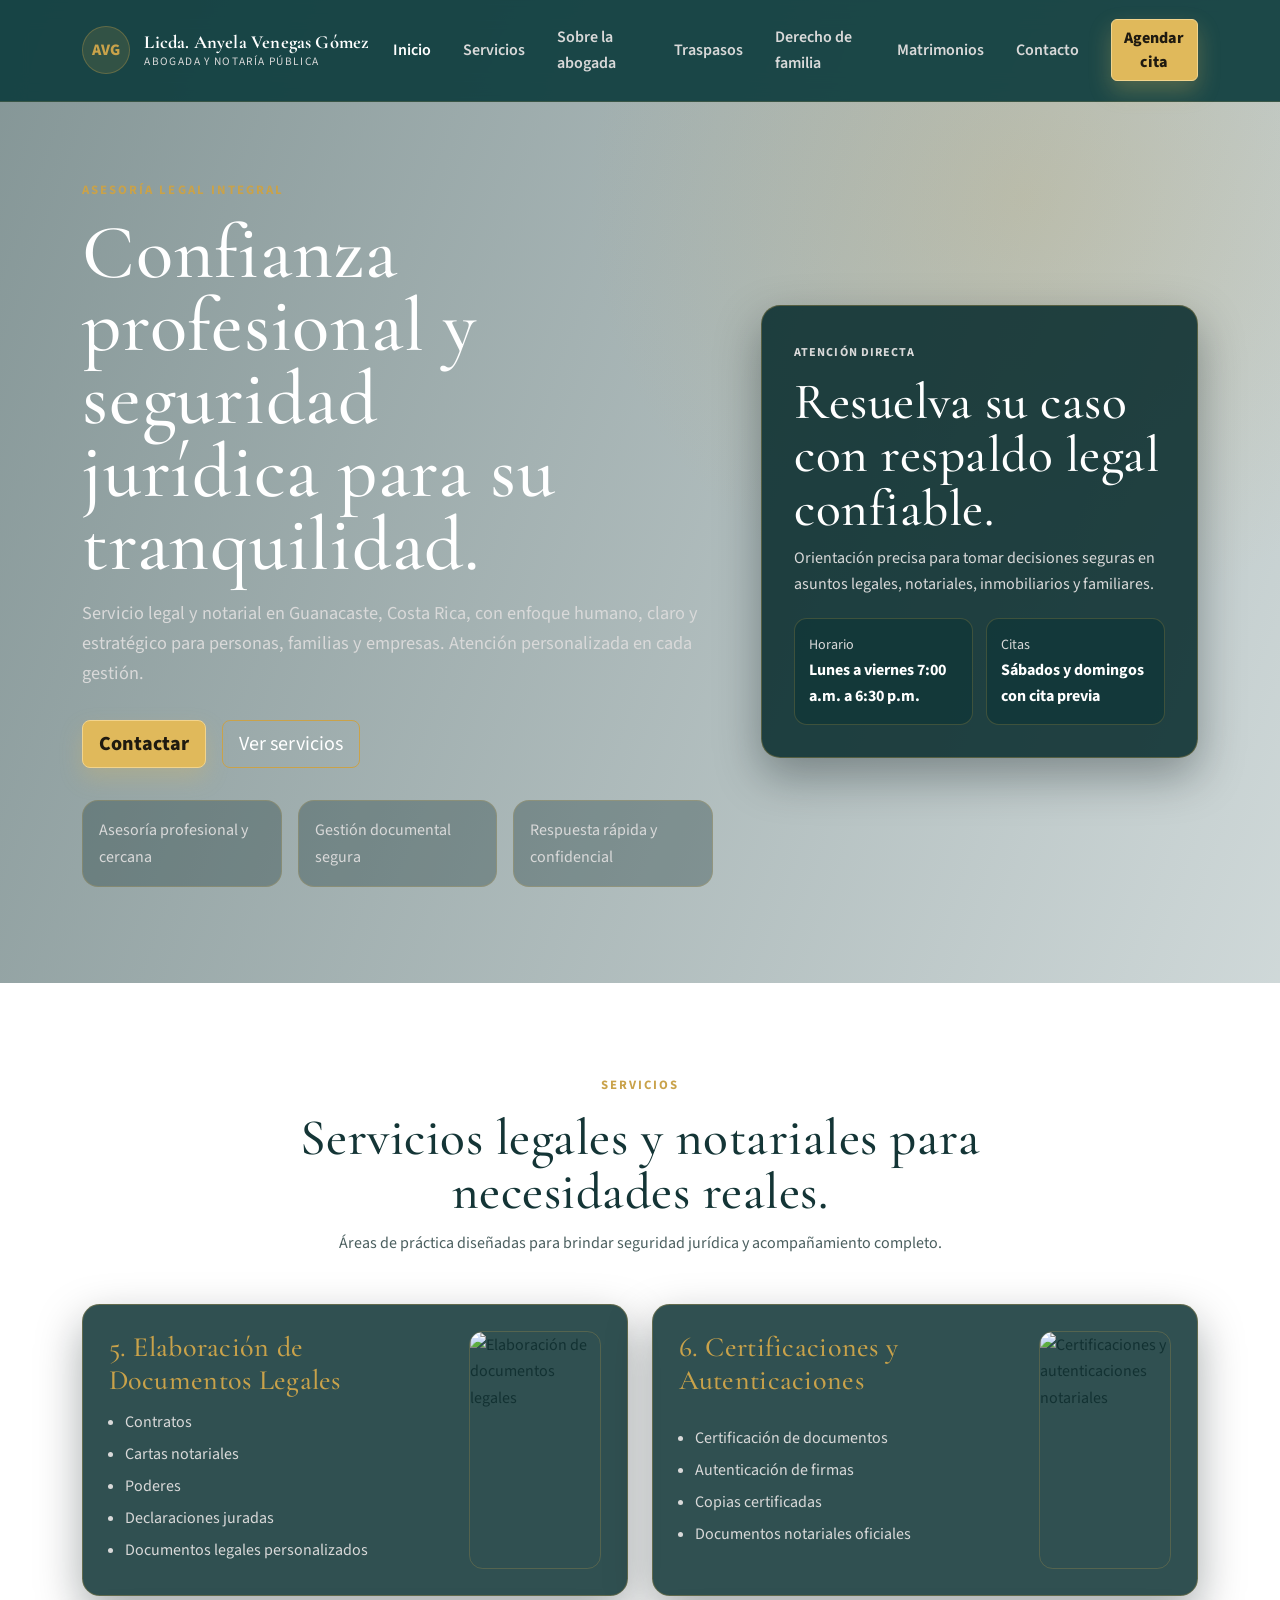
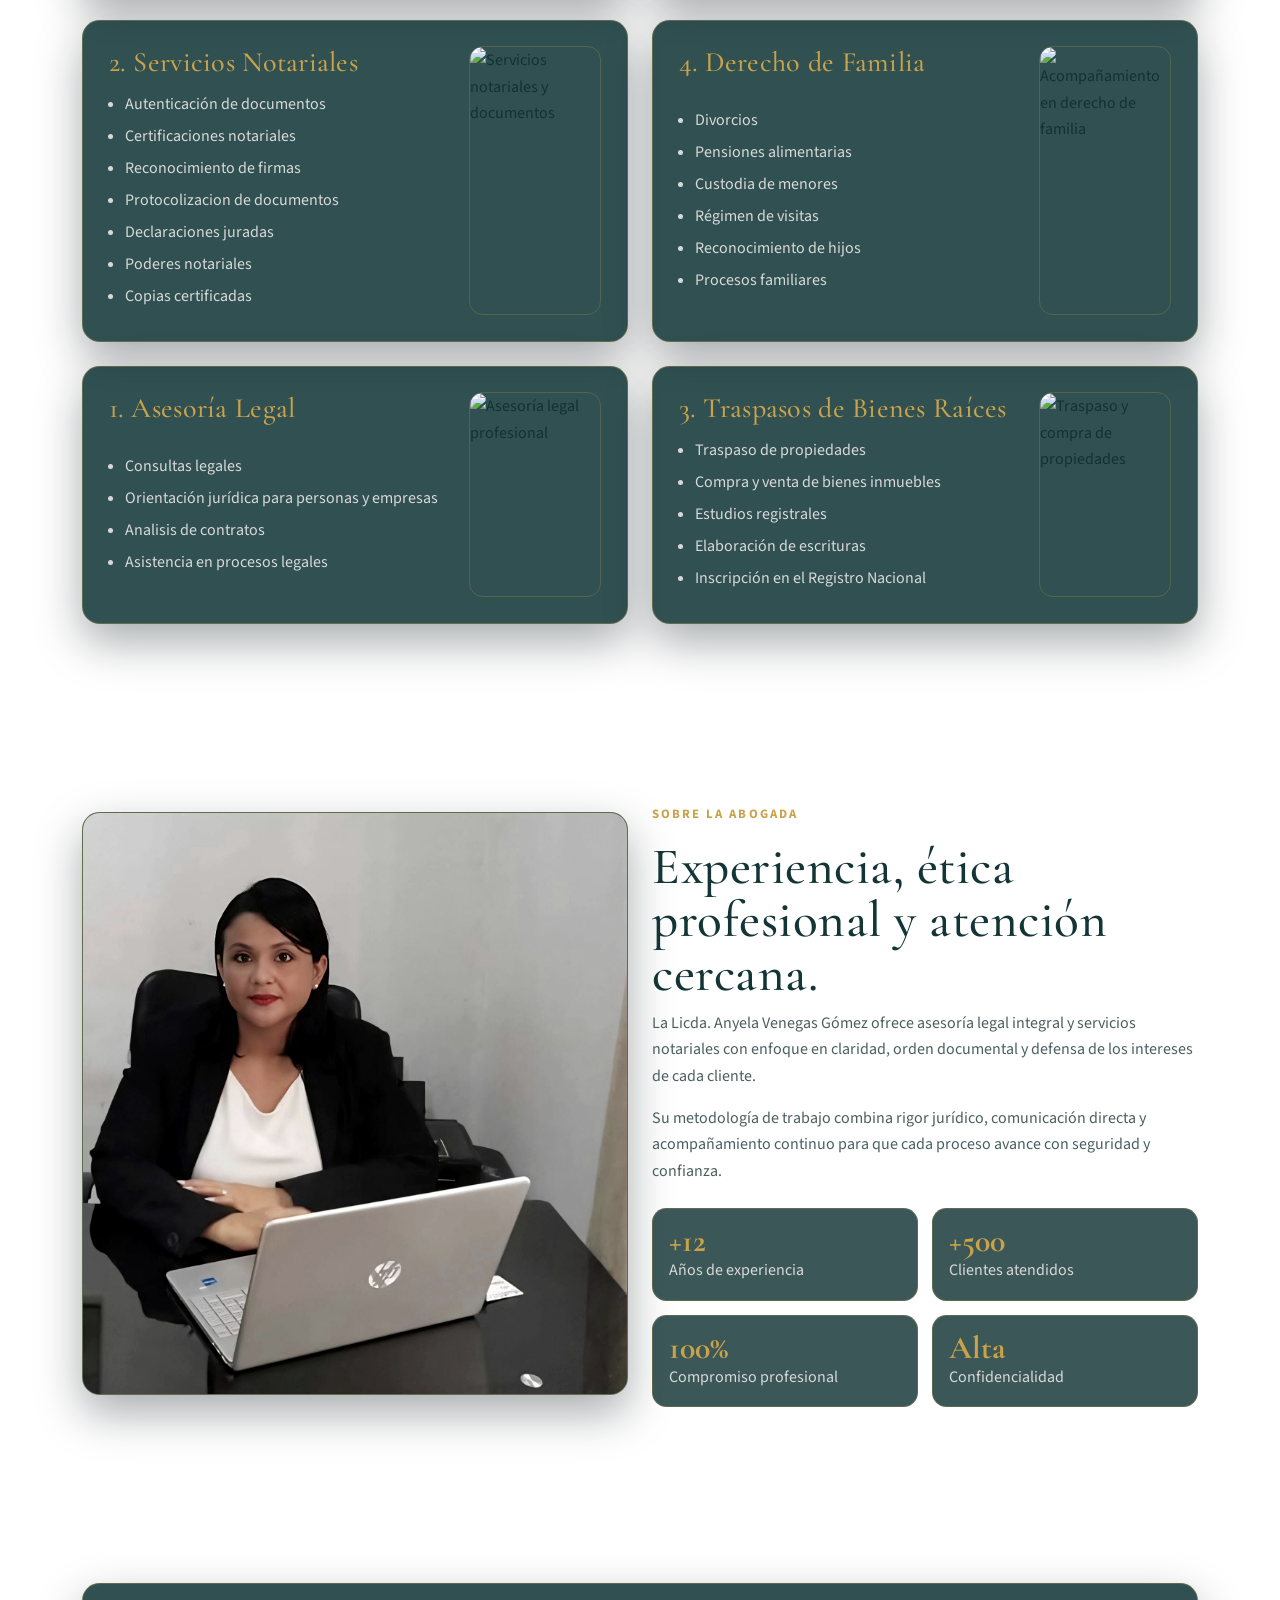
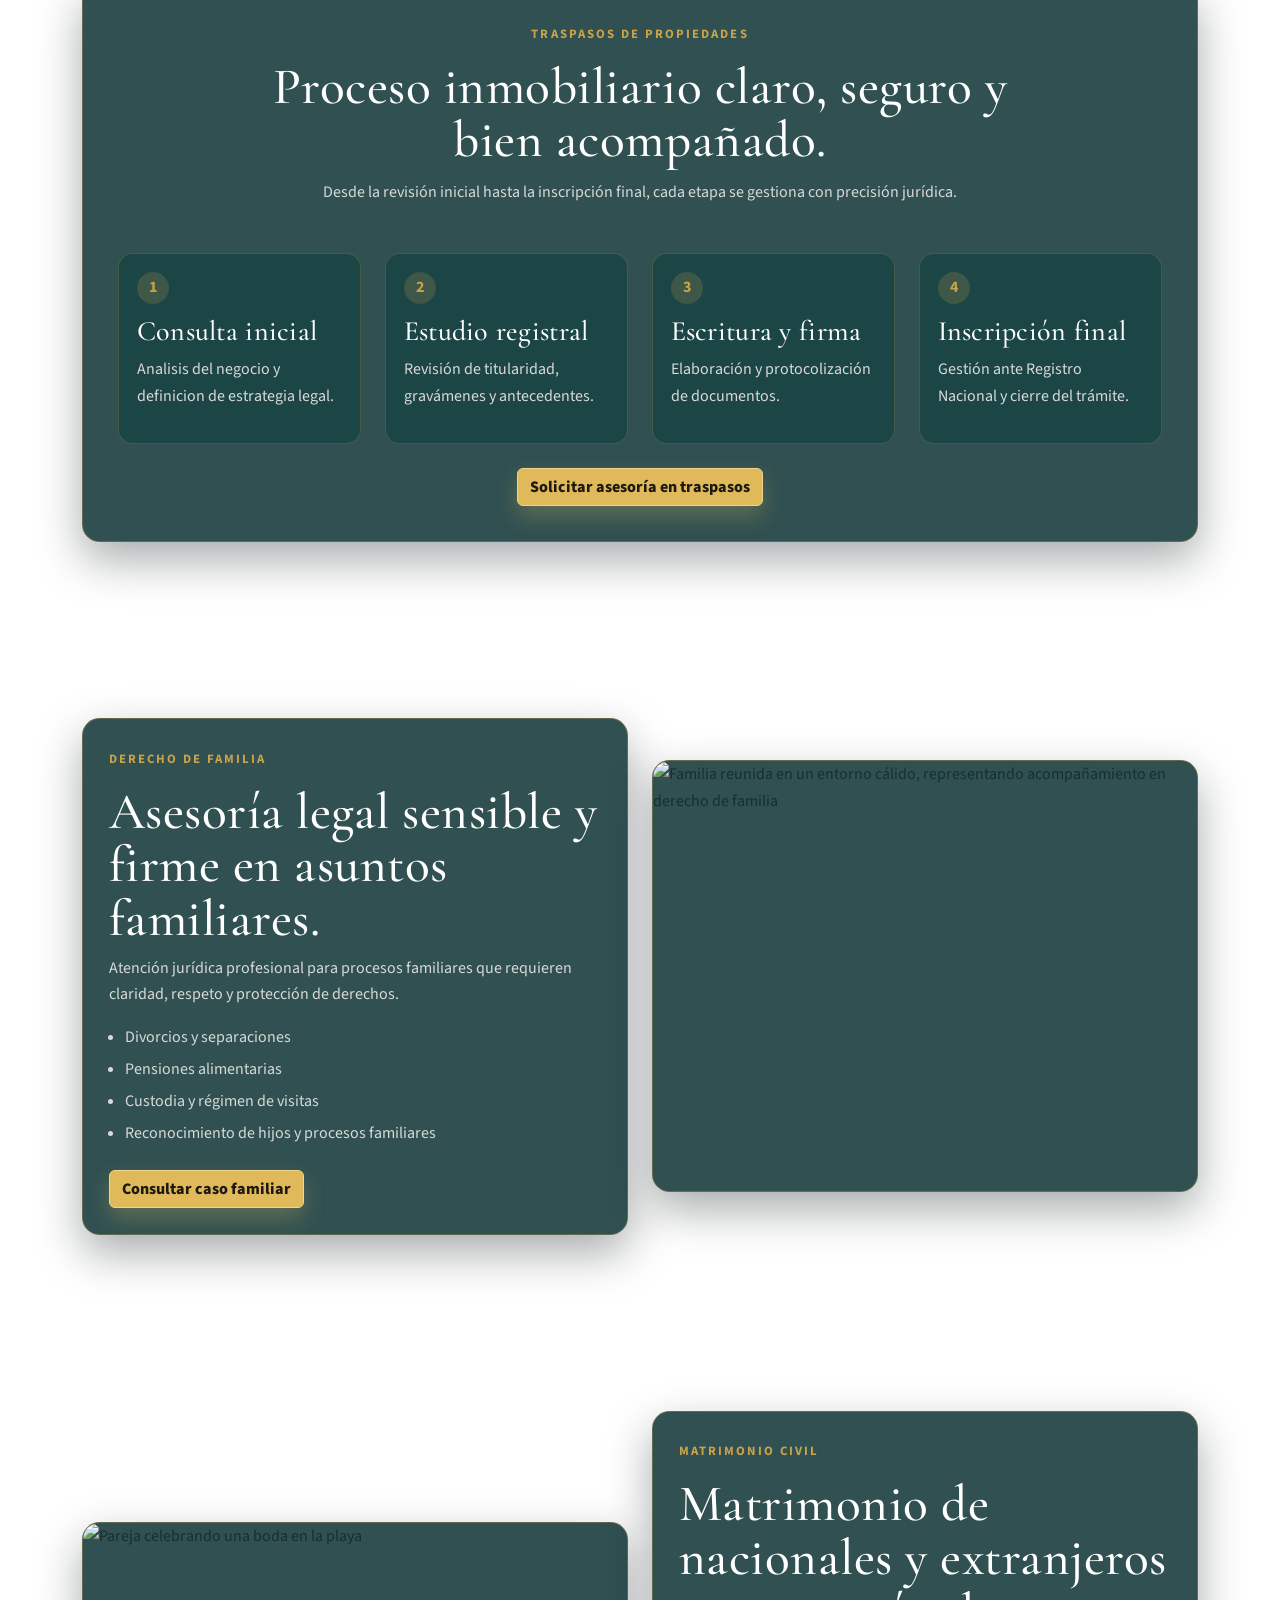
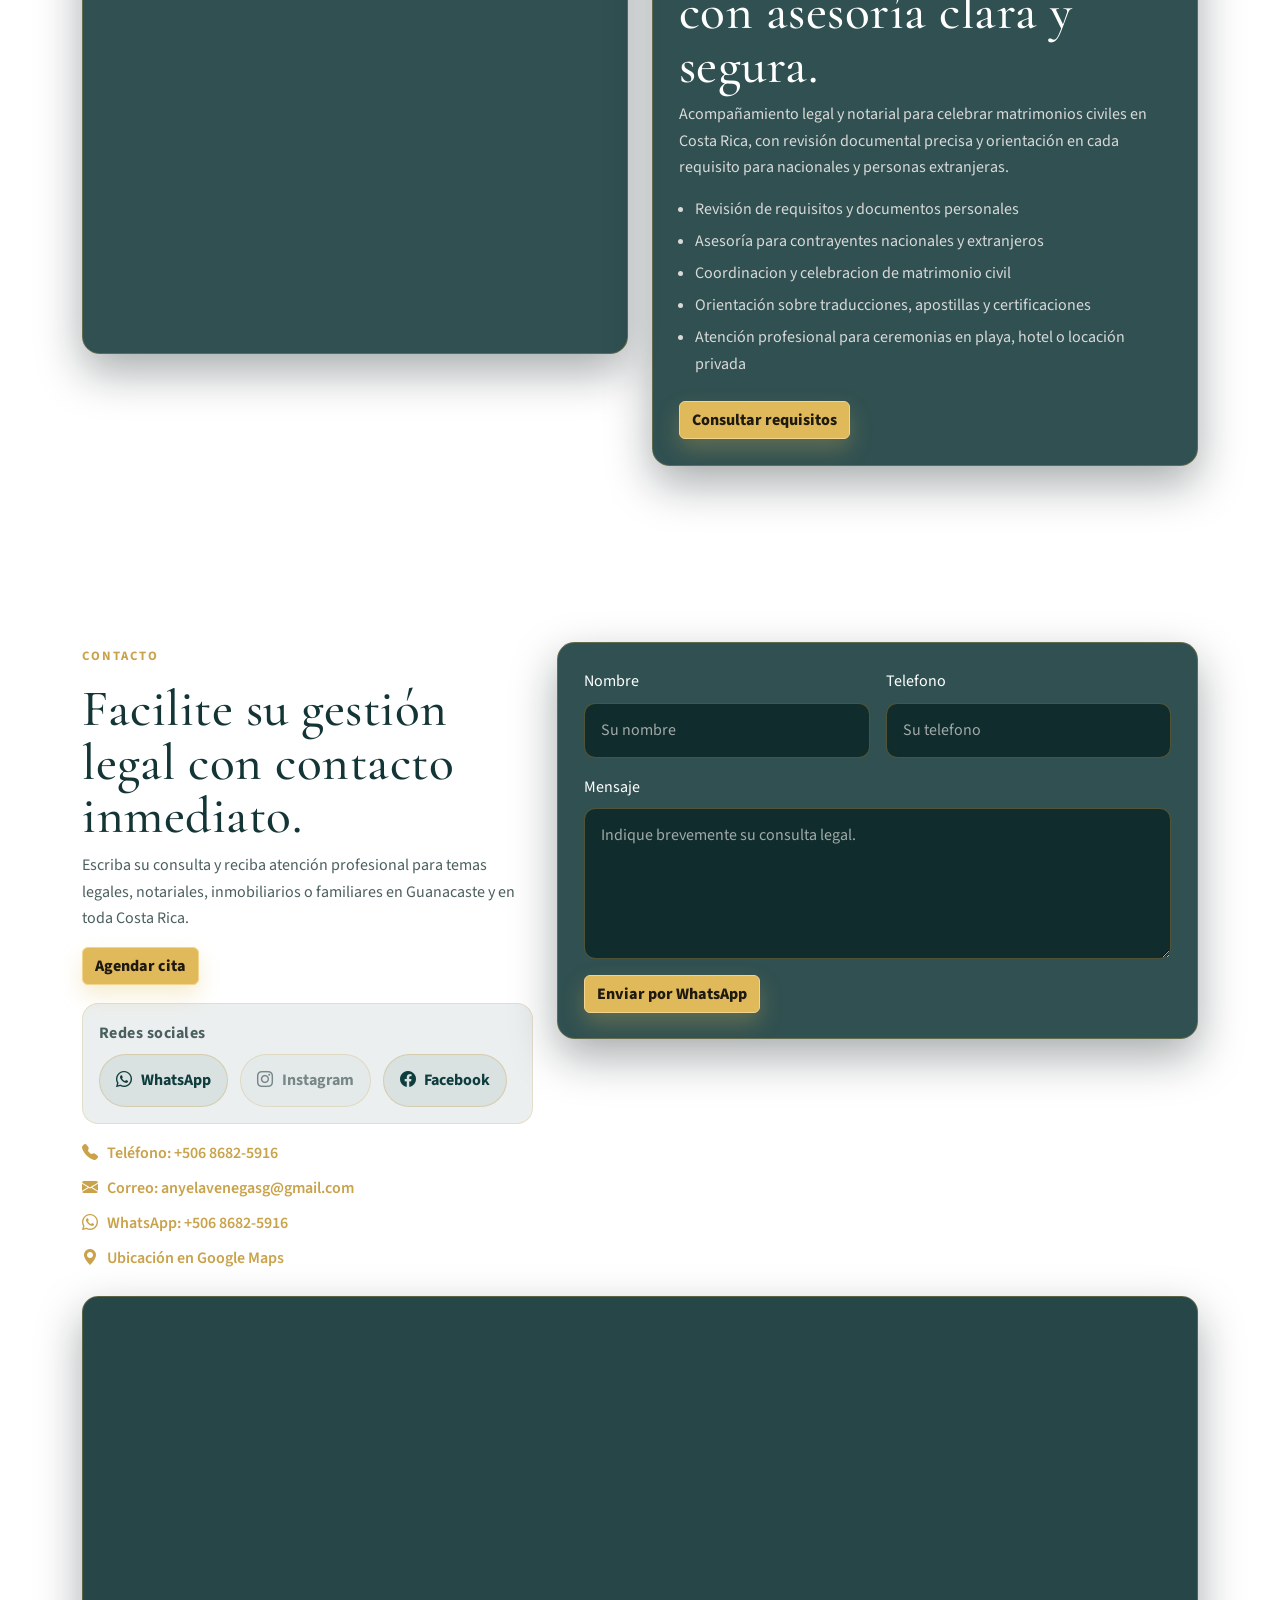
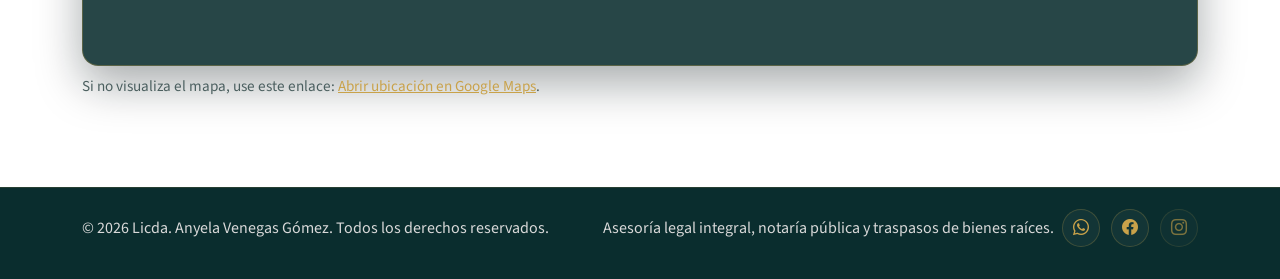
==== index.html @ 0ac956c9 "Ortografía" ====
<!DOCTYPE html>
<html lang="es">
<head>
	<meta charset="UTF-8">
	<meta name="viewport" content="width=device-width, initial-scale=1.0">
	<title>Abogada y Notaría en Guanacaste, Costa Rica | Licda. Anyela Venegas Gómez</title>
	<meta name="description" content="Abogada y notaría pública en Guanacaste, Costa Rica. Asesoría legal integral, servicios notariales, traspasos de propiedades y derecho de familia con atención profesional.">
	<meta name="keywords" content="abogada en guanacaste, notaria en guanacaste, abogada costa rica, notaria publica costa rica, traspasos de propiedades guanacaste, servicios notariales, derecho de familia">
	<meta name="robots" content="index, follow, max-image-preview:large">
	<meta name="geo.region" content="CR-G">
	<meta name="geo.placename" content="Guanacaste, Costa Rica">
	<meta name="geo.position" content="10.6321152;-85.4426206">
	<meta name="ICBM" content="10.6321152, -85.4426206">
	<meta name="author" content="Licda. Anyela Venegas Gómez">
	<link rel="canonical" href="https://anyelavenegas.github.io/">
	<meta property="og:title" content="Abogada y Notaría en Guanacaste, Costa Rica | Licda. Anyela Venegas Gómez">
	<meta property="og:description" content="Servicio legal integral en Guanacaste y Costa Rica: asesoría legal, notaría pública, traspasos de propiedades y derecho de familia.">
	<meta property="og:type" content="website">
	<meta property="og:url" content="https://anyelavenegas.github.io/">
	<meta property="og:locale" content="es_CR">
	<meta property="og:image" content="https://anyelavenegas.github.io/images/og-image.svg">
	<meta property="og:image:alt" content="Licda. Anyela Venegas Gómez, Abogada y Notaría Pública en Guanacaste, Costa Rica">
	<meta name="twitter:card" content="summary_large_image">
	<meta name="twitter:title" content="Abogada y Notaría en Guanacaste, Costa Rica | Licda. Anyela Venegas Gómez">
	<meta name="twitter:description" content="Asesoría legal integral, servicios notariales y traspasos de propiedades en Guanacaste y Costa Rica.">
	<meta name="twitter:image" content="https://anyelavenegas.github.io/images/og-image.svg">
	<meta name="theme-color" content="#0F3D3E">
	<link rel="icon" type="image/svg+xml" href="images/favicon.svg">
	<link rel="apple-touch-icon" href="images/favicon.svg">
	<link rel="stylesheet" href="https://cdn.jsdelivr.net/npm/bootstrap-icons@1.11.3/font/bootstrap-icons.css">
	<link rel="preconnect" href="https://fonts.googleapis.com">
	<link rel="preconnect" href="https://fonts.gstatic.com" crossorigin>
	<link href="https://fonts.googleapis.com/css2?family=Cormorant+Garamond:wght@500;600;700&family=Source+Sans+3:wght@400;500;600;700&display=swap" rel="stylesheet">
	<link href="https://cdn.jsdelivr.net/npm/bootstrap@5.3.3/dist/css/bootstrap.min.css" rel="stylesheet" integrity="sha384-QWTKZyjpPEjISv5WaRU9OFeRpok6YctnYmDr5pNlyT2bRjXh0JMhjY6hW+ALEwIH" crossorigin="anonymous">
	<link rel="stylesheet" href="css/styles.css">
	<script type="application/ld+json">
	{
	  "@context": "https://schema.org",
	  "@type": "LegalService",
	  "name": "Licda. Anyela Venegas Gómez - Abogada y Notaría Pública",
	  "url": "https://anyelavenegas.github.io/",
	  "telephone": "+50686825916",
	  "email": "anyelavenegasg@gmail.com",
	  "areaServed": [
	    {
	      "@type": "Country",
	      "name": "Costa Rica"
	    },
	    {
	      "@type": "AdministrativeArea",
	      "name": "Guanacaste"
	    }
	  ],
	  "address": {
	    "@type": "PostalAddress",
	    "addressRegion": "Guanacaste",
	    "addressCountry": "CR"
	  },
	  "geo": {
	    "@type": "GeoCoordinates",
	    "latitude": 10.6321152,
	    "longitude": -85.4426206
	  },
	  "openingHoursSpecification": [
	    {
	      "@type": "OpeningHoursSpecification",
	      "dayOfWeek": [
	        "Monday",
	        "Tuesday",
	        "Wednesday",
	        "Thursday",
	        "Friday"
	      ],
	      "opens": "07:00",
	      "closes": "18:30"
	    },
	    {
	      "@type": "OpeningHoursSpecification",
	      "dayOfWeek": [
	        "Saturday",
	        "Sunday"
	      ],
	      "description": "Atención con cita previa"
	    }
	  ]
	}
	</script>
</head>
<body>
	<nav class="navbar navbar-expand-lg fixed-top site-navbar" id="mainNav">
		<div class="container">
			<a class="navbar-brand" href="#inicio">
				<span class="brand-mark">AVG</span>
				<span class="brand-copy">
					<strong>Licda. Anyela Venegas Gómez</strong>
					<small>Abogada y Notaría Pública</small>
				</span>
			</a>
			<button class="navbar-toggler" type="button" data-bs-toggle="collapse" data-bs-target="#navbarMenu" aria-controls="navbarMenu" aria-expanded="false" aria-label="Mostrar navegación">
				<span class="navbar-toggler-icon"></span>
			</button>
			<div class="collapse navbar-collapse" id="navbarMenu">
				<ul class="navbar-nav ms-auto align-items-lg-center gap-lg-3">
					<li class="nav-item"><a class="nav-link" href="#inicio">Inicio</a></li>
					<li class="nav-item"><a class="nav-link" href="#servicios">Servicios</a></li>
					<li class="nav-item"><a class="nav-link" href="#sobre">Sobre la abogada</a></li>
					<li class="nav-item"><a class="nav-link" href="#traspasos">Traspasos</a></li>
					<li class="nav-item"><a class="nav-link" href="#familia">Derecho de familia</a></li>
					<li class="nav-item"><a class="nav-link" href="#matrimonios">Matrimonios</a></li>
					<li class="nav-item"><a class="nav-link" href="#contacto">Contacto</a></li>
					<li class="nav-item ms-lg-2"><a class="btn btn-cta" href="#contacto">Agendar cita</a></li>
				</ul>
			</div>
		</div>
	</nav>

	<header class="hero-section" id="inicio">
		<div class="container">
			<div class="row g-5 align-items-center">
				<div class="col-lg-7">
					<span class="section-tag">Asesoría legal integral</span>
					<h1>Confianza profesional y seguridad jurídica para su tranquilidad.</h1>
						<p class="lead-copy">Servicio legal y notarial en Guanacaste, Costa Rica, con enfoque humano, claro y estratégico para personas, familias y empresas. Atención personalizada en cada gestión.</p>
					<div class="hero-actions d-flex flex-wrap gap-3">
						<a class="btn btn-cta btn-lg" href="#contacto">Contactar</a>
						<a class="btn btn-outline-gold btn-lg" href="#servicios">Ver servicios</a>
					</div>
					<ul class="hero-points list-unstyled mb-0">
						<li>Asesoría profesional y cercana</li>
						<li>Gestión documental segura</li>
						<li>Respuesta rápida y confidencial</li>
					</ul>
				</div>
				<div class="col-lg-5">
					<aside class="hero-panel">
						<p class="panel-tag">Atención directa</p>
						<h2>Resuelva su caso con respaldo legal confiable.</h2>
						<p>Orientación precisa para tomar decisiones seguras en asuntos legales, notariales, inmobiliarios y familiares.</p>
						<div class="panel-grid">
							<div>
								<span>Horario</span>
								<strong>Lunes a viernes 7:00 a.m. a 6:30 p.m.</strong>
							</div>
							<div>
								<span>Citas</span>
								<strong>Sábados y domingos con cita previa</strong>
							</div>
						</div>
					</aside>
				</div>
			</div>
		</div>
	</header>

	<main>
		<section class="section-block" id="servicios">
			<div class="container">
				<div class="section-head text-center mx-auto">
					<span class="section-tag">Servicios</span>
					<h2>Servicios legales y notariales para necesidades reales.</h2>
					<p>Áreas de práctica diseñadas para brindar seguridad jurídica y acompañamiento completo.</p>
				</div>
				<div class="row g-4">
					<div class="col-lg-6 order-lg-2">
						<article class="service-card h-100">
							<div class="service-media">
								<img src="https://images.unsplash.com/photo-1453945619913-79ec89a82c51?auto=format&fit=crop&w=900&q=80" alt="Asesoría legal profesional" loading="lazy">
							</div>
							<h3>1. Asesoría Legal</h3>
							<ul class="service-list">
								<li>Consultas legales</li>
								<li>Orientación jurídica para personas y empresas</li>
								<li>Analisis de contratos</li>
								<li>Asistencia en procesos legales</li>
							</ul>
						</article>
					</div>
					<div class="col-lg-6 order-lg-1">
						<article class="service-card h-100">
							<div class="service-media">
								<img src="https://images.unsplash.com/photo-1554224155-1696413565d3?auto=format&fit=crop&w=900&q=80" alt="Servicios notariales y documentos" loading="lazy">
							</div>
							<h3>2. Servicios Notariales</h3>
							<ul class="service-list">
								<li>Autenticación de documentos</li>
								<li>Certificaciones notariales</li>
								<li>Reconocimiento de firmas</li>
								<li>Protocolizacion de documentos</li>
								<li>Declaraciones juradas</li>
								<li>Poderes notariales</li>
								<li>Copias certificadas</li>
							</ul>
						</article>
					</div>
					<div class="col-lg-6 order-lg-2">
						<article class="service-card h-100">
							<div class="service-media">
								<img src="https://images.unsplash.com/photo-1560518883-ce09059eeffa?auto=format&fit=crop&w=900&q=80" alt="Traspaso y compra de propiedades" loading="lazy">
							</div>
							<h3>3. Traspasos de Bienes Raíces</h3>
							<ul class="service-list">
								<li>Traspaso de propiedades</li>
								<li>Compra y venta de bienes inmuebles</li>
								<li>Estudios registrales</li>
								<li>Elaboración de escrituras</li>
								<li>Inscripción en el Registro Nacional</li>
							</ul>
						</article>
					</div>
					<div class="col-lg-6 order-lg-1">
						<article class="service-card h-100">
							<div class="service-media">
								<img src="https://images.unsplash.com/photo-1529156069898-49953e39b3ac?auto=format&fit=crop&w=900&q=80" alt="Acompañamiento en derecho de familia" loading="lazy">
							</div>
							<h3>4. Derecho de Familia</h3>
							<ul class="service-list">
								<li>Divorcios</li>
								<li>Pensiones alimentarias</li>
								<li>Custodia de menores</li>
								<li>Régimen de visitas</li>
								<li>Reconocimiento de hijos</li>
								<li>Procesos familiares</li>
							</ul>
						</article>
					</div>
					<div class="col-lg-6">
						<article class="service-card h-100">
							<div class="service-media">
								<img src="https://images.unsplash.com/photo-1589829545856-d10d557cf95f?auto=format&fit=crop&w=900&q=80" alt="Elaboración de documentos legales" loading="lazy">
							</div>
							<h3>5. Elaboración de Documentos Legales</h3>
							<ul class="service-list">
								<li>Contratos</li>
								<li>Cartas notariales</li>
								<li>Poderes</li>
								<li>Declaraciones juradas</li>
								<li>Documentos legales personalizados</li>
							</ul>
						</article>
					</div>
					<div class="col-lg-6">
						<article class="service-card h-100">
							<div class="service-media">
								<img src="https://images.unsplash.com/photo-1450101499163-c8848c66ca85?auto=format&fit=crop&w=900&q=80" alt="Certificaciones y autenticaciones notariales" loading="lazy">
							</div>
							<h3>6. Certificaciones y Autenticaciones</h3>
							<ul class="service-list">
								<li>Certificación de documentos</li>
								<li>Autenticación de firmas</li>
								<li>Copias certificadas</li>
								<li>Documentos notariales oficiales</li>
							</ul>
						</article>
					</div>
				</div>
			</div>
		</section>

		<section class="section-block" id="sobre">
			<div class="container">
				<div class="row g-4 align-items-center">
					<div class="col-lg-6">
						<div class="image-card">
							<img src="images/licda-anyela.jpeg" alt="Licda. Anyela Venegas Gómez, Abogada y Notaría Pública" loading="lazy">
						</div>
					</div>
					<div class="col-lg-6">
						<span class="section-tag">Sobre la abogada</span>
						<h2>Experiencia, ética profesional y atención cercana.</h2>
						<p>La Licda. Anyela Venegas Gómez ofrece asesoría legal integral y servicios notariales con enfoque en claridad, orden documental y defensa de los intereses de cada cliente.</p>
						<p>Su metodología de trabajo combina rigor jurídico, comunicación directa y acompañamiento continuo para que cada proceso avance con seguridad y confianza.</p>
						<div class="metrics-grid">
							<div class="metric-item"><strong>+12</strong><span>Años de experiencia</span></div>
							<div class="metric-item"><strong>+500</strong><span>Clientes atendidos</span></div>
							<div class="metric-item"><strong>100%</strong><span>Compromiso profesional</span></div>
							<div class="metric-item"><strong>Alta</strong><span>Confidencialidad</span></div>
						</div>
					</div>
				</div>
			</div>
		</section>

		<section class="section-block" id="traspasos">
			<div class="container">
				<div class="process-card">
					<div class="section-head text-center mx-auto">
						<span class="section-tag">Traspasos de propiedades</span>
						<h2>Proceso inmobiliario claro, seguro y bien acompañado.</h2>
						<p>Desde la revisión inicial hasta la inscripción final, cada etapa se gestiona con precisión jurídica.</p>
					</div>
					<div class="row g-4">
						<div class="col-md-6 col-xl-3">
							<div class="step-item"><span>1</span><h3>Consulta inicial</h3><p>Analisis del negocio y definicion de estrategia legal.</p></div>
						</div>
						<div class="col-md-6 col-xl-3">
							<div class="step-item"><span>2</span><h3>Estudio registral</h3><p>Revisión de titularidad, gravámenes y antecedentes.</p></div>
						</div>
						<div class="col-md-6 col-xl-3">
							<div class="step-item"><span>3</span><h3>Escritura y firma</h3><p>Elaboración y protocolización de documentos.</p></div>
						</div>
						<div class="col-md-6 col-xl-3">
							<div class="step-item"><span>4</span><h3>Inscripción final</h3><p>Gestión ante Registro Nacional y cierre del trámite.</p></div>
						</div>
					</div>
					<div class="d-flex flex-wrap justify-content-center gap-2 mt-4">
						<a class="btn btn-cta" href="#contacto">Solicitar asesoría en traspasos</a>
					</div>
				</div>
			</div>
		</section>

		<section class="section-block" id="familia">
			<div class="container">
				<div class="row g-4 align-items-center">
					<div class="col-lg-6">
						<div class="info-card h-100">
							<span class="section-tag">Derecho de familia</span>
							<h2>Asesoría legal sensible y firme en asuntos familiares.</h2>
							<p>Atención jurídica profesional para procesos familiares que requieren claridad, respeto y protección de derechos.</p>
							<ul class="service-list">
								<li>Divorcios y separaciones</li>
								<li>Pensiones alimentarias</li>
								<li>Custodia y régimen de visitas</li>
								<li>Reconocimiento de hijos y procesos familiares</li>
							</ul>
							<div class="d-flex flex-wrap gap-2 mt-4">
								<a class="btn btn-cta" href="#contacto">Consultar caso familiar</a>
							</div>
						</div>
					</div>
					<div class="col-lg-6">
						<div class="image-card">
							<img src="https://images.unsplash.com/photo-1511895426328-dc8714191300?auto=format&fit=crop&w=1600&q=80" alt="Familia reunida en un entorno cálido, representando acompañamiento en derecho de familia" loading="lazy">
						</div>
					</div>
				</div>
			</div>
		</section>

		<section class="section-block" id="matrimonios">
			<div class="container">
				<div class="row g-4 align-items-center">
					<div class="col-lg-6 order-lg-2">
						<div class="info-card h-100">
							<span class="section-tag">Matrimonio civil</span>
							<h2>Matrimonio de nacionales y extranjeros con asesoría clara y segura.</h2>
							<p>Acompañamiento legal y notarial para celebrar matrimonios civiles en Costa Rica, con revisión documental precisa y orientación en cada requisito para nacionales y personas extranjeras.</p>
							<ul class="service-list">
								<li>Revisión de requisitos y documentos personales</li>
								<li>Asesoría para contrayentes nacionales y extranjeros</li>
								<li>Coordinacion y celebracion de matrimonio civil</li>
								<li>Orientación sobre traducciones, apostillas y certificaciones</li>
								<li>Atención profesional para ceremonias en playa, hotel o locación privada</li>
							</ul>
							<div class="d-flex flex-wrap gap-2 mt-4">
								<a class="btn btn-cta" href="#contacto">Consultar requisitos</a>
							</div>
						</div>
					</div>
					<div class="col-lg-6 order-lg-1">
						<div class="image-card">
							<img src="https://images.unsplash.com/photo-1519741497674-611481863552?auto=format&fit=crop&w=1600&q=80" alt="Pareja celebrando una boda en la playa" loading="lazy">
						</div>
					</div>
				</div>
			</div>
		</section>

		<section class="section-block" id="contacto">
			<div class="container">
				<div class="row g-4 align-items-start">
					<div class="col-lg-5">
						<span class="section-tag">Contacto</span>
						<h2>Facilite su gestión legal con contacto inmediato.</h2>
						<p>Escriba su consulta y reciba atención profesional para temas legales, notariales, inmobiliarios o familiares en Guanacaste y en toda Costa Rica.</p>
						<div class="d-flex flex-wrap gap-2 mb-3">
							<a class="btn btn-cta" href="https://wa.me/50686825916?text=Hola%2C%20deseo%20agendar%20una%20cita." target="_blank" rel="noopener noreferrer">Agendar cita</a>
						</div>
						<div class="social-panel" aria-label="Redes sociales">
							<p class="social-title mb-2">Redes sociales</p>
							<div class="social-links">
								<a class="social-chip" href="https://wa.me/50686825916?text=Hola%2C%20deseo%20realizar%20una%20consulta." target="_blank" rel="noopener noreferrer"><i class="bi bi-whatsapp"></i><span>WhatsApp</span></a>
								<span class="social-chip social-chip-muted"><i class="bi bi-instagram"></i><span>Instagram</span></span>
								<a class="social-chip" href="https://www.facebook.com/profile.php?id=61581840694167" target="_blank" rel="noopener noreferrer"><i class="bi bi-facebook"></i><span>Facebook</span></a>
							</div>			
						</div>
						<div class="contact-links">
							<a href="tel:+50686825916"><i class="bi bi-telephone-fill"></i> Teléfono: +506 8682-5916</a>
							<a href="mailto:anyelavenegasg@gmail.com"><i class="bi bi-envelope-fill"></i> Correo: anyelavenegasg@gmail.com</a>
							<a href="https://wa.me/50686825916?text=Hola%2C%20deseo%20agendar%20una%20consulta%20legal." target="_blank" rel="noopener noreferrer"><i class="bi bi-whatsapp"></i> WhatsApp: +506 8682-5916</a>
							<a href="https://maps.app.goo.gl/MC8vjyk4hRHhpdn8A" target="_blank" rel="noopener noreferrer"><i class="bi bi-geo-alt-fill"></i> Ubicación en Google Maps</a>
						</div>
					</div>
					<div class="col-lg-7">
						<div class="form-card">
							<form id="whatsappForm" data-whatsapp="50686825916">
								<div class="row g-3">
									<div class="col-md-6">
										<label class="form-label" for="nombre">Nombre</label>
										<input class="form-control" type="text" id="nombre" name="nombre" placeholder="Su nombre" required>
									</div>
									<div class="col-md-6">
										<label class="form-label" for="telefono">Telefono</label>
										<input class="form-control" type="tel" id="telefono" name="telefono" placeholder="Su telefono" required>
									</div>
									<div class="col-12">
										<label class="form-label" for="mensaje">Mensaje</label>
										<textarea class="form-control" id="mensaje" name="mensaje" rows="5" placeholder="Indique brevemente su consulta legal." required></textarea>
									</div>
									<div class="col-12 d-flex flex-wrap align-items-center gap-3">
										<button class="btn btn-cta" type="submit">Enviar por WhatsApp</button>									
									</div>
								</div>
							</form>
						</div>
					</div>
				</div>
				<div class="row mt-4">
					<div class="col-12">
						<div class="map-frame">
							<iframe title="Ubicación de oficina en Google Maps" src="https://www.google.com/maps?q=10.6321152,-85.4426206&z=17&output=embed" loading="lazy" referrerpolicy="no-referrer-when-downgrade"></iframe>
						</div>
						<p class="map-note mt-2 mb-0">Si no visualiza el mapa, use este enlace: <a href="https://maps.app.goo.gl/MC8vjyk4hRHhpdn8A" target="_blank" rel="noopener noreferrer">Abrir ubicación en Google Maps</a>.</p>
					</div>
				</div>
			</div>
		</section>
	</main>

	<footer class="site-footer">
		<div class="container d-flex flex-column flex-md-row justify-content-between align-items-md-center gap-2">
			<p class="mb-0">© <span id="currentYear"></span> Licda. Anyela Venegas Gómez. Todos los derechos reservados.</p>
			<div class="footer-meta d-flex flex-column flex-md-row align-items-center gap-2">
				<p class="mb-0">Asesoría legal integral, notaría pública y traspasos de bienes raíces.</p>
				<div class="footer-social" aria-label="Redes sociales">
					<a href="https://wa.me/50686825916?text=Hola%2C%20deseo%20realizar%20una%20consulta." target="_blank" rel="noopener noreferrer" aria-label="WhatsApp"><i class="bi bi-whatsapp"></i></a>
					<a href="https://www.facebook.com/profile.php?id=61581840694167" target="_blank" rel="noopener noreferrer" aria-label="Facebook"><i class="bi bi-facebook"></i></a>
					<span aria-label="Instagram pendiente"><i class="bi bi-instagram"></i></span>
				</div>
			</div>
		</div>
	</footer>

	<script src="https://cdn.jsdelivr.net/npm/bootstrap@5.3.3/dist/js/bootstrap.bundle.min.js" integrity="sha384-YvpcrYf0tY3lHB60NNkmXc5s9fDVZLESaAA55NDzOxhy9GkcIdslK1eN7N6jIeHz" crossorigin="anonymous"></script>
	<script src="js/main.js"></script>
</body>
</html>
---- css/styles.css ----
:root {
    --petrol: #0F3D3E;
    --gold: #C9A24A;
    --cta: #E0B95B;
    --text-main: #FFFFFF;
    --text-soft: #D9D9D9;
    --petrol-deep: #0A2D2E;
    --petrol-soft: #154F50;
    --ink: #143536;
    --muted-ink: #4b5f5f;
    --line: rgba(201, 162, 74, 0.32);
    --shadow: 0 18px 45px rgba(5, 18, 19, 0.35);
    --transition-smooth: 0.28s ease;
}

html {
    scroll-behavior: smooth;
}

body {
    margin: 0;
    font-family: "Source Sans 3", sans-serif;
    color: var(--ink);
    background: #FFFFFF;
    line-height: 1.65;
}

h1,
h2,
h3,
.navbar-brand strong {
    font-family: "Cormorant Garamond", serif;
    color: var(--ink);
    letter-spacing: 0.01em;
}

a {
    color: inherit;
    text-decoration: none;
    transition: color var(--transition-smooth), opacity var(--transition-smooth), transform var(--transition-smooth);
}

button,
.btn,
a {
    -webkit-tap-highlight-color: transparent;
}

.site-navbar {
    padding: 1rem 0;
    background: rgba(15, 61, 62, 0.92);
    border-bottom: 1px solid rgba(201, 162, 74, 0.18);
    backdrop-filter: blur(12px);
    transition: padding 0.2s ease, background-color 0.2s ease;
}

.site-navbar.is-compact {
    padding: 0.7rem 0;
    background: rgba(10, 45, 46, 0.96);
}

.navbar-brand {
    display: inline-flex;
    align-items: center;
    gap: 0.9rem;
    transition: transform var(--transition-smooth), opacity var(--transition-smooth);
}

.brand-mark {
    display: grid;
    place-items: center;
    width: 48px;
    height: 48px;
    border-radius: 50%;
    background: rgba(201, 162, 74, 0.14);
    border: 1px solid var(--line);
    color: var(--gold);
    font-weight: 800;
    font-size: 1rem;
    transition: transform var(--transition-smooth), background-color var(--transition-smooth), border-color var(--transition-smooth);
}

.brand-copy {
    display: flex;
    flex-direction: column;
    line-height: 1;
}

.brand-copy strong {
    font-size: 1.16rem;
    color: var(--text-main);
}

.brand-copy small {
    margin-top: 0.3rem;
    color: var(--text-soft);
    text-transform: uppercase;
    letter-spacing: 0.12em;
    font-size: 0.71rem;
}

.navbar .nav-link {
    color: var(--text-soft);
    font-weight: 600;
    transition: color var(--transition-smooth), transform var(--transition-smooth);
}

.navbar .nav-link.active {
    color: var(--text-main);
}

.navbar-toggler {
    border-color: rgba(255, 255, 255, 0.25);
}

.navbar-toggler-icon {
    filter: invert(1);
}

.btn-cta,
.btn-cta:focus {
    background: var(--cta);
    border: 1px solid #f2d48d;
    color: #1f1a10;
    font-weight: 800;
    box-shadow: 0 10px 22px rgba(224, 185, 91, 0.28);
    transition: transform var(--transition-smooth), box-shadow var(--transition-smooth), background-color var(--transition-smooth), color var(--transition-smooth), border-color var(--transition-smooth);
}

.btn-cta:hover {
    background: #ebc874;
    color: #1a140c;
    transform: translateY(-2px);
    box-shadow: 0 16px 30px rgba(224, 185, 91, 0.34);
}

.btn-cta:active,
.btn-cta:focus-visible {
    background: #ebc874;
    color: #1a140c;
    transform: translateY(-1px) scale(0.99);
    box-shadow: 0 14px 26px rgba(224, 185, 91, 0.3);
}

.btn-outline-gold,
.btn-outline-gold:focus {
    color: var(--text-main);
    border: 1px solid var(--gold);
    background: transparent;
    transition: transform var(--transition-smooth), box-shadow var(--transition-smooth), background-color var(--transition-smooth), color var(--transition-smooth), border-color var(--transition-smooth);
}

.btn-outline-gold:hover {
    color: #1f1a10;
    background: rgba(224, 185, 91, 0.95);
    transform: translateY(-2px);
    box-shadow: 0 14px 28px rgba(5, 18, 19, 0.22);
}

.btn-outline-gold:active,
.btn-outline-gold:focus-visible {
    color: #1f1a10;
    background: rgba(224, 185, 91, 0.95);
    transform: translateY(-1px) scale(0.99);
    box-shadow: 0 12px 24px rgba(5, 18, 19, 0.18);
}

.section-tag {
    display: inline-block;
    margin-bottom: 1rem;
    color: var(--gold);
    font-size: 0.8rem;
    font-weight: 700;
    letter-spacing: 0.16em;
    text-transform: uppercase;
}

.hero-section {
    position: relative;
    padding: 11rem 0 6rem;
    background:
        linear-gradient(110deg, rgba(10, 45, 46, 0.5), rgba(15, 61, 62, 0.2)),
        url("https://images.unsplash.com/photo-1454165804606-c3d57bc86b40?auto=format&fit=crop&w=2000&q=80") center/cover no-repeat;
    overflow: hidden;
}

.hero-section::after {
    content: "";
    position: absolute;
    inset: 0;
    background: radial-gradient(circle at 80% 20%, rgba(201, 162, 74, 0.2), transparent 34%);
    pointer-events: none;
}

.hero-section h1 {
    max-width: 13ch;
    font-size: clamp(2.8rem, 6vw, 5.1rem);
    line-height: 0.95;
    margin-bottom: 1rem;
}

.hero-section h1,
.hero-section h2 {
    color: var(--text-main);
}

.hero-section h2,
.section-block h2 {
    font-size: clamp(2rem, 4.2vw, 3.2rem);
    line-height: 1.05;
}

.lead-copy {
    max-width: 620px;
    color: var(--text-soft);
    font-size: 1.14rem;
    margin-bottom: 2rem;
}

.hero-points {
    display: grid;
    grid-template-columns: repeat(3, minmax(0, 1fr));
    gap: 1rem;
    margin-top: 2rem;
}

.hero-points li {
    padding: 1rem;
    background: rgba(11, 40, 41, 0.3);
    border: 1px solid rgba(201, 162, 74, 0.25);
    border-radius: 1rem;
    color: var(--text-soft);
    transition: transform var(--transition-smooth), background-color var(--transition-smooth), border-color var(--transition-smooth);
}


.hero-panel {
    position: relative;
    z-index: 1;
    padding: 2rem;
    border-radius: 1.2rem;
    border: 1px solid var(--line);
    background: rgba(10, 45, 46, 0.88);
    box-shadow: var(--shadow);
    transition: transform var(--transition-smooth), box-shadow var(--transition-smooth), border-color var(--transition-smooth);
}


.panel-tag {
    display: inline-block;
    margin-bottom: 0.8rem;
    color: var(--gold);
    font-weight: 700;
    letter-spacing: 0.09em;
    text-transform: uppercase;
    font-size: 0.76rem;
}

.hero-panel p {
    color: var(--text-soft);
}

.panel-grid {
    margin-top: 1.3rem;
    display: grid;
    grid-template-columns: repeat(2, minmax(0, 1fr));
    gap: 0.8rem;
}

.panel-grid div {
    padding: 0.9rem;
    border-radius: 0.8rem;
    border: 1px solid rgba(201, 162, 74, 0.24);
    background: rgba(12, 53, 54, 0.6);
    transition: transform var(--transition-smooth), background-color var(--transition-smooth), border-color var(--transition-smooth);
}


.panel-grid span {
    color: var(--text-soft);
    display: block;
    font-size: 0.88rem;
}

.panel-grid strong {
    color: var(--text-main);
}

.section-block {
    padding: 5.5rem 0;
    background: #FFFFFF;
}

.section-head {
    max-width: 760px;
    margin-bottom: 3rem;
}

.section-head h2 {
    margin-bottom: 0.65rem;
}

.section-head p,
.section-block p,
.info-list li,
.step-item p,
.contact-links p {
    color: var(--muted-ink);
}

.hero-section p,
.hero-panel p,
.metric-item span,
.step-item p,
.service-list li,
.form-note {
    color: var(--text-soft);
}

.service-card p,
.info-card p,
.form-card p {
    color: var(--text-soft);
}

.image-card,
.service-card,
.process-card,
.info-card,
.form-card {
    border-radius: 1.1rem;
    border: 1px solid var(--line);
    background: rgba(12, 50, 51, 0.85);
    box-shadow: var(--shadow);
    transition: transform var(--transition-smooth), box-shadow var(--transition-smooth), border-color var(--transition-smooth);
}


.service-card,
.info-card,
.form-card {
    padding: 1.6rem;
}

.image-card {
    overflow: hidden;
    min-height: 430px;
}

.image-card img {
    width: 100%;
    height: 100%;
    min-height: 430px;
    object-fit: cover;
    filter: saturate(0.82) contrast(1.05);
    transition: transform 0.5s ease, filter 0.4s ease;
}


.metrics-grid {
    display: grid;
    grid-template-columns: repeat(2, minmax(0, 1fr));
    gap: 0.9rem;
    margin-top: 1.5rem;
}

.metric-item {
    padding: 1rem;
    border-radius: 0.9rem;
    border: 1px solid rgba(201, 162, 74, 0.25);
    background: rgba(10, 45, 46, 0.8);
    transition: transform var(--transition-smooth), border-color var(--transition-smooth), background-color var(--transition-smooth);
}


.metric-item strong {
    display: block;
    color: var(--gold);
    font-family: "Cormorant Garamond", serif;
    font-size: 2rem;
    line-height: 1;
}

.metric-item span {
    color: var(--text-soft);
}

.service-card {
    display: grid;
    grid-template-columns: minmax(0, 1fr) 132px;
    grid-template-areas:
        "title media"
        "list media";
    column-gap: 1rem;
    align-items: stretch;
    overflow: hidden;
    height: 100%;
}

.service-card h3 {
    grid-area: title;
    color: var(--gold);
    margin-bottom: 0.7rem;
}

.service-media {
    grid-area: media;
    width: 100%;
    height: auto;
    min-height: 100%;
    border-radius: 0.85rem;
    overflow: hidden;
    border: 1px solid rgba(201, 162, 74, 0.24);
    margin-bottom: 0;
    align-self: stretch;
}

.service-media img {
    width: 100%;
    height: 100%;
    object-fit: cover;
    filter: saturate(0.9) contrast(1.04);
    transition: transform 0.45s ease, filter 0.35s ease;
}

.service-list {
    grid-area: list;
    margin: 0;
    padding-left: 1rem;
}

.service-list li {
    margin-bottom: 0.35rem;
    color: var(--text-soft);
}

.process-card {
    padding: 2.2rem;
}

.process-card .section-head h2,
.step-item h3,
.info-card h2,
.form-card h2 {
    color: var(--text-main);
}

.process-card .section-head p {
    color: var(--text-soft);
}

.step-item {
    height: 100%;
    padding: 1.1rem;
    border-radius: 0.9rem;
    border: 1px solid rgba(201, 162, 74, 0.24);
    background: rgba(13, 61, 62, 0.55);
    transition: transform var(--transition-smooth), border-color var(--transition-smooth), background-color var(--transition-smooth);
}


.step-item span {
    display: inline-grid;
    place-items: center;
    width: 32px;
    height: 32px;
    margin-bottom: 0.7rem;
    border-radius: 50%;
    background: rgba(201, 162, 74, 0.2);
    color: var(--gold);
    font-weight: 700;
    transition: transform var(--transition-smooth), background-color var(--transition-smooth);
}


.info-list {
    margin-top: 1rem;
}

.info-list li {
    margin-bottom: 0.7rem;
}

.contact-links {
    display: grid;
    gap: 0.55rem;
    margin-top: 1rem;
}

.social-panel {
    margin: 1.1rem 0 1rem;
    padding: 1rem;
    border-radius: 1rem;
    border: 1px solid rgba(201, 162, 74, 0.22);
    background: rgba(12, 50, 51, 0.08);
}

.social-title {
    color: var(--ink);
    font-weight: 700;
    letter-spacing: 0.03em;
}

.social-links {
    display: flex;
    flex-wrap: wrap;
    gap: 0.75rem;
}

.social-chip {
    display: inline-flex;
    align-items: center;
    gap: 0.55rem;
    padding: 0.75rem 1rem;
    border-radius: 999px;
    border: 1px solid rgba(201, 162, 74, 0.32);
    background: rgba(15, 61, 62, 0.08);
    color: var(--petrol);
    font-weight: 700;
    transition: transform var(--transition-smooth), border-color var(--transition-smooth), background-color var(--transition-smooth), color var(--transition-smooth), opacity var(--transition-smooth);
}

.social-chip i {
    font-size: 1rem;
}

.social-chip-muted {
    opacity: 0.72;
    color: var(--muted-ink);
    background: rgba(15, 61, 62, 0.04);
}

.social-note {
    margin-top: 0.75rem;
    color: var(--muted-ink);
    font-size: 0.92rem;
}

.contact-links a {
    color: var(--gold);
    font-weight: 600;
    display: inline-flex;
    align-items: center;
    gap: 0.55rem;
    transition: color var(--transition-smooth), transform var(--transition-smooth), opacity var(--transition-smooth);
}

.contact-links a:hover {
    color: #b78622;
    transform: translateX(4px);
}

.social-chip:hover {
    color: var(--petrol-deep);
    transform: translateY(-2px);
    border-color: rgba(201, 162, 74, 0.48);
    background: rgba(15, 61, 62, 0.12);
}

.contact-links a:active,
.contact-links a:focus-visible {
    color: #b78622;
    transform: translateX(3px);
}

.map-frame {
    border: 1px solid var(--line);
    border-radius: 1rem;
    overflow: hidden;
    box-shadow: var(--shadow);
    background: rgba(10, 45, 46, 0.88);
    transition: transform var(--transition-smooth), box-shadow var(--transition-smooth), border-color var(--transition-smooth);
}


.map-frame iframe {
    width: 100%;
    min-height: 360px;
    border: 0;
}

.map-note {
    color: var(--muted-ink);
    font-size: 0.95rem;
}

.map-note a {
    color: var(--gold);
    text-decoration: underline;
}

.form-label {
    color: var(--text-main);
}

.form-control {
    border: 1px solid rgba(201, 162, 74, 0.34);
    background: rgba(9, 35, 36, 0.8);
    color: var(--text-main);
    border-radius: 0.7rem;
    padding: 0.9rem 1rem;
    transition: border-color var(--transition-smooth), background-color var(--transition-smooth), box-shadow var(--transition-smooth), transform var(--transition-smooth);
}

.form-control::placeholder {
    color: rgba(217, 217, 217, 0.72);
}

.form-control:focus {
    color: var(--text-main);
    border-color: rgba(224, 185, 91, 0.8);
    background: rgba(9, 35, 36, 0.94);
    box-shadow: 0 0 0 0.2rem rgba(224, 185, 91, 0.22);
    transform: translateY(-1px);
}

@media (hover: hover) and (pointer: fine) {
    .navbar .nav-link:hover {
        color: var(--text-main);
        transform: translateY(-1px);
    }

    .navbar-brand:hover {
        transform: translateY(-1px);
    }

    .navbar-brand:hover .brand-mark {
        transform: scale(1.04);
        background: rgba(201, 162, 74, 0.2);
    }

    .hero-points li:hover {
        transform: translateY(-3px);
        background: rgba(11, 40, 41, 0.4);
        border-color: rgba(201, 162, 74, 0.42);
    }

    .hero-panel:hover {
        transform: translateY(-4px);
        box-shadow: 0 24px 52px rgba(5, 18, 19, 0.42);
    }

    .panel-grid div:hover {
        transform: translateY(-2px);
        background: rgba(12, 53, 54, 0.72);
        border-color: rgba(201, 162, 74, 0.42);
    }

    .image-card:hover,
    .service-card:hover,
    .process-card:hover,
    .info-card:hover,
    .form-card:hover {
        transform: translateY(-4px);
        box-shadow: 0 24px 52px rgba(5, 18, 19, 0.22);
        border-color: rgba(201, 162, 74, 0.46);
    }

    .image-card:hover img {
        transform: scale(1.03);
        filter: saturate(0.9) contrast(1.08);
    }

    .service-card:hover .service-media img {
        transform: scale(1.06);
        filter: saturate(0.98) contrast(1.08);
    }

    .metric-item:hover {
        transform: translateY(-3px);
        border-color: rgba(201, 162, 74, 0.42);
    }

    .step-item:hover {
        transform: translateY(-4px);
        border-color: rgba(201, 162, 74, 0.42);
        background: rgba(13, 61, 62, 0.68);
    }

    .step-item:hover span {
        transform: scale(1.08);
        background: rgba(201, 162, 74, 0.32);
    }

    .map-frame:hover {
        transform: translateY(-3px);
        border-color: rgba(201, 162, 74, 0.42);
    }

    .footer-social a:hover {
        transform: translateY(-2px);
        color: #f0cb77;
        border-color: rgba(201, 162, 74, 0.46);
    }
}

@media (hover: none) and (pointer: coarse) {
    .hero-points li,
    .hero-panel,
    .panel-grid div,
    .image-card,
    .service-card,
    .process-card,
    .info-card,
    .form-card,
    .metric-item,
    .step-item,
    .map-frame {
        transform: none;
    }

    .contact-links a,
    .navbar .nav-link,
    .btn,
    .social-chip {
        transition-duration: 0.18s;
    }
}

.form-note {
    color: var(--text-soft);
    font-size: 0.9rem;
}

.site-footer {
    padding: 1.3rem 0 2rem;
    border-top: 1px solid rgba(201, 162, 74, 0.16);
    color: var(--text-soft);
    background: var(--petrol-deep);
}

.footer-meta {
    color: var(--text-soft);
}

.footer-social {
    display: inline-flex;
    align-items: center;
    gap: 0.7rem;
}

.footer-social a,
.footer-social span {
    display: inline-flex;
    align-items: center;
    justify-content: center;
    width: 38px;
    height: 38px;
    border-radius: 50%;
    border: 1px solid rgba(201, 162, 74, 0.24);
    background: rgba(255, 255, 255, 0.04);
    color: var(--gold);
}

.footer-social span {
    opacity: 0.6;
}

@media (prefers-reduced-motion: reduce) {
    *,
    *::before,
    *::after {
        transition: none !important;
        animation: none !important;
        scroll-behavior: auto !important;
    }
}

@media (max-width: 991.98px) {
    .navbar-collapse {
        margin-top: 1rem;
        padding: 1rem;
        border-radius: 0.9rem;
        background: rgba(10, 45, 46, 0.96);
        border: 1px solid rgba(201, 162, 74, 0.2);
    }

    .hero-section {
        padding-top: 9rem;
    }

    .hero-points {
        grid-template-columns: 1fr;
    }

    .image-card,
    .image-card img {
        min-height: 320px;
    }

    .site-footer .container {
        text-align: center;
        align-items: center !important;
    }

    .footer-meta {
        align-items: center !important;
    }
}

@media (max-width: 767.98px) {
    .section-block {
        padding: 4.3rem 0;
    }

    .service-card {
        grid-template-columns: minmax(0, 1fr) 96px;
        column-gap: 0.8rem;
    }

    .panel-grid,
    .metrics-grid {
        grid-template-columns: 1fr;
    }

    .hero-actions .btn,
    .form-card .btn {
        width: 100%;
    }

    .social-links {
        flex-direction: column;
        align-items: stretch;
    }

    .social-chip {
        justify-content: center;
    }
}
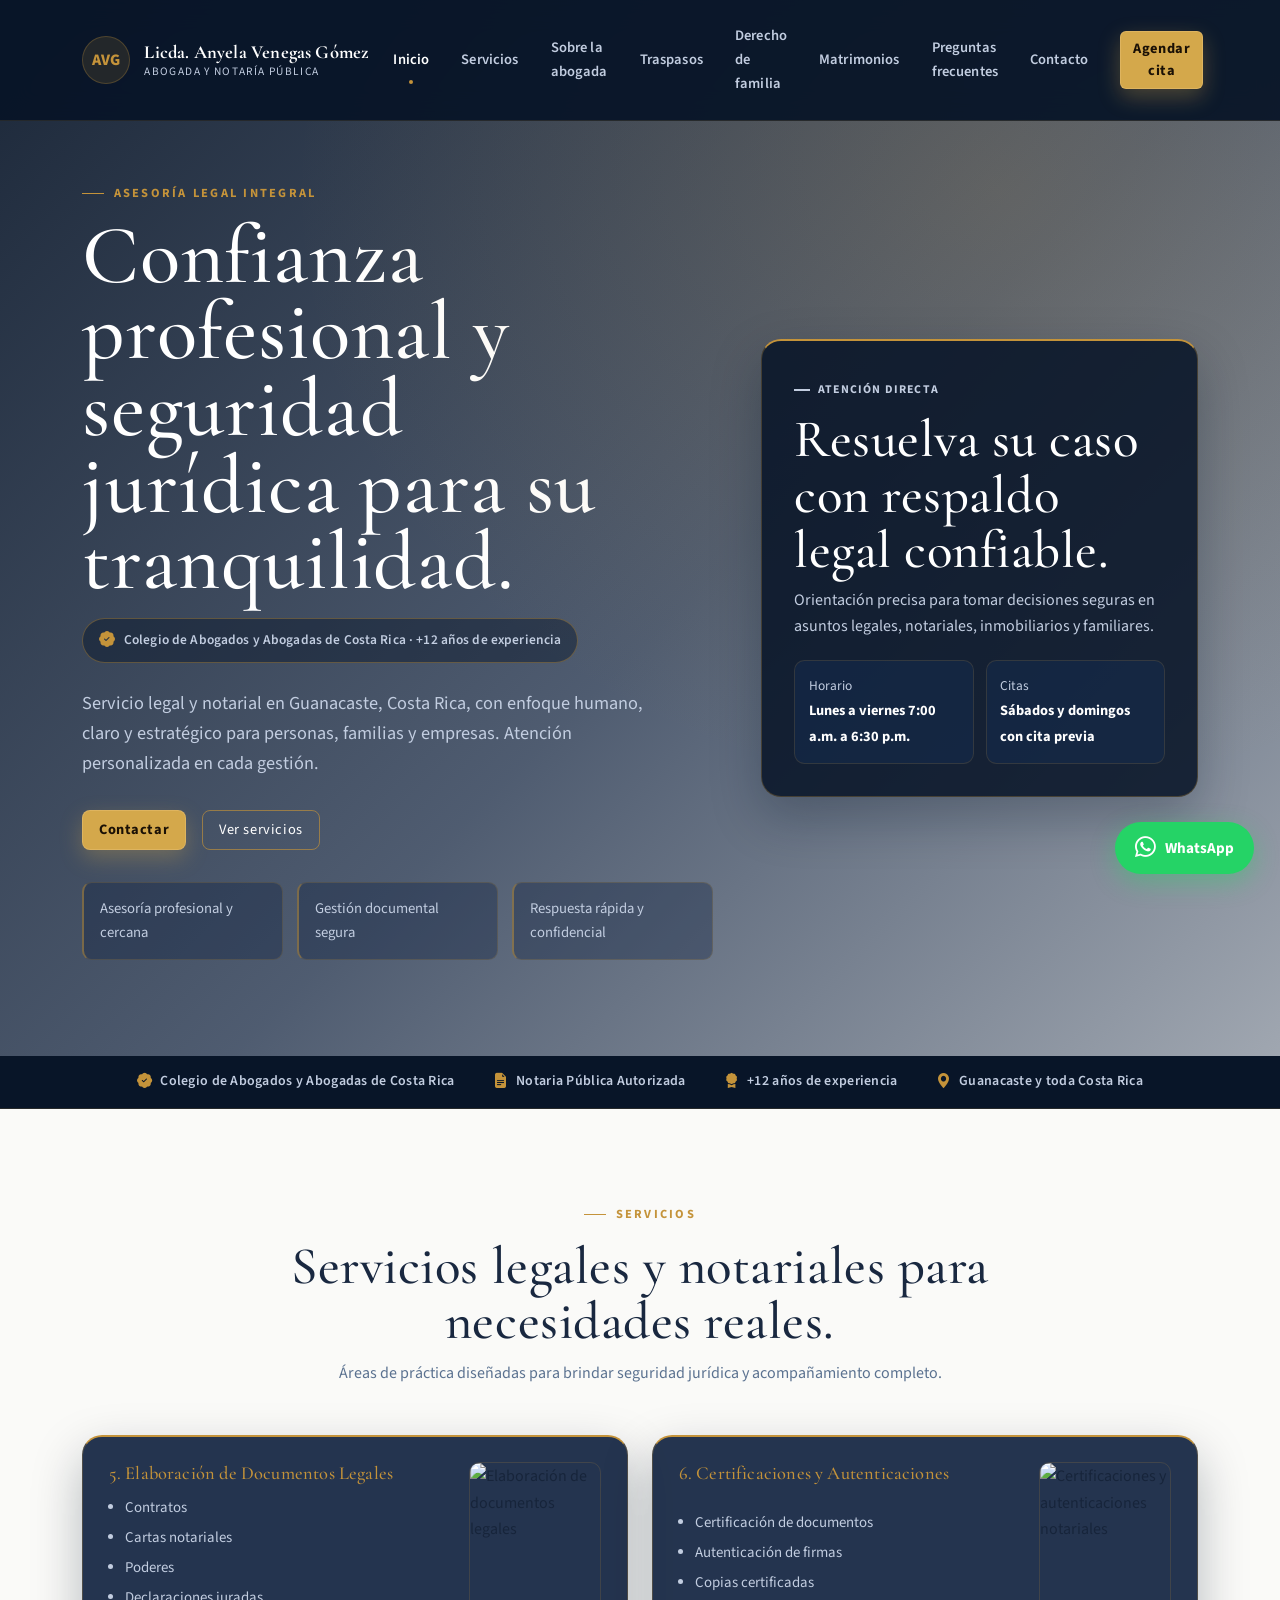
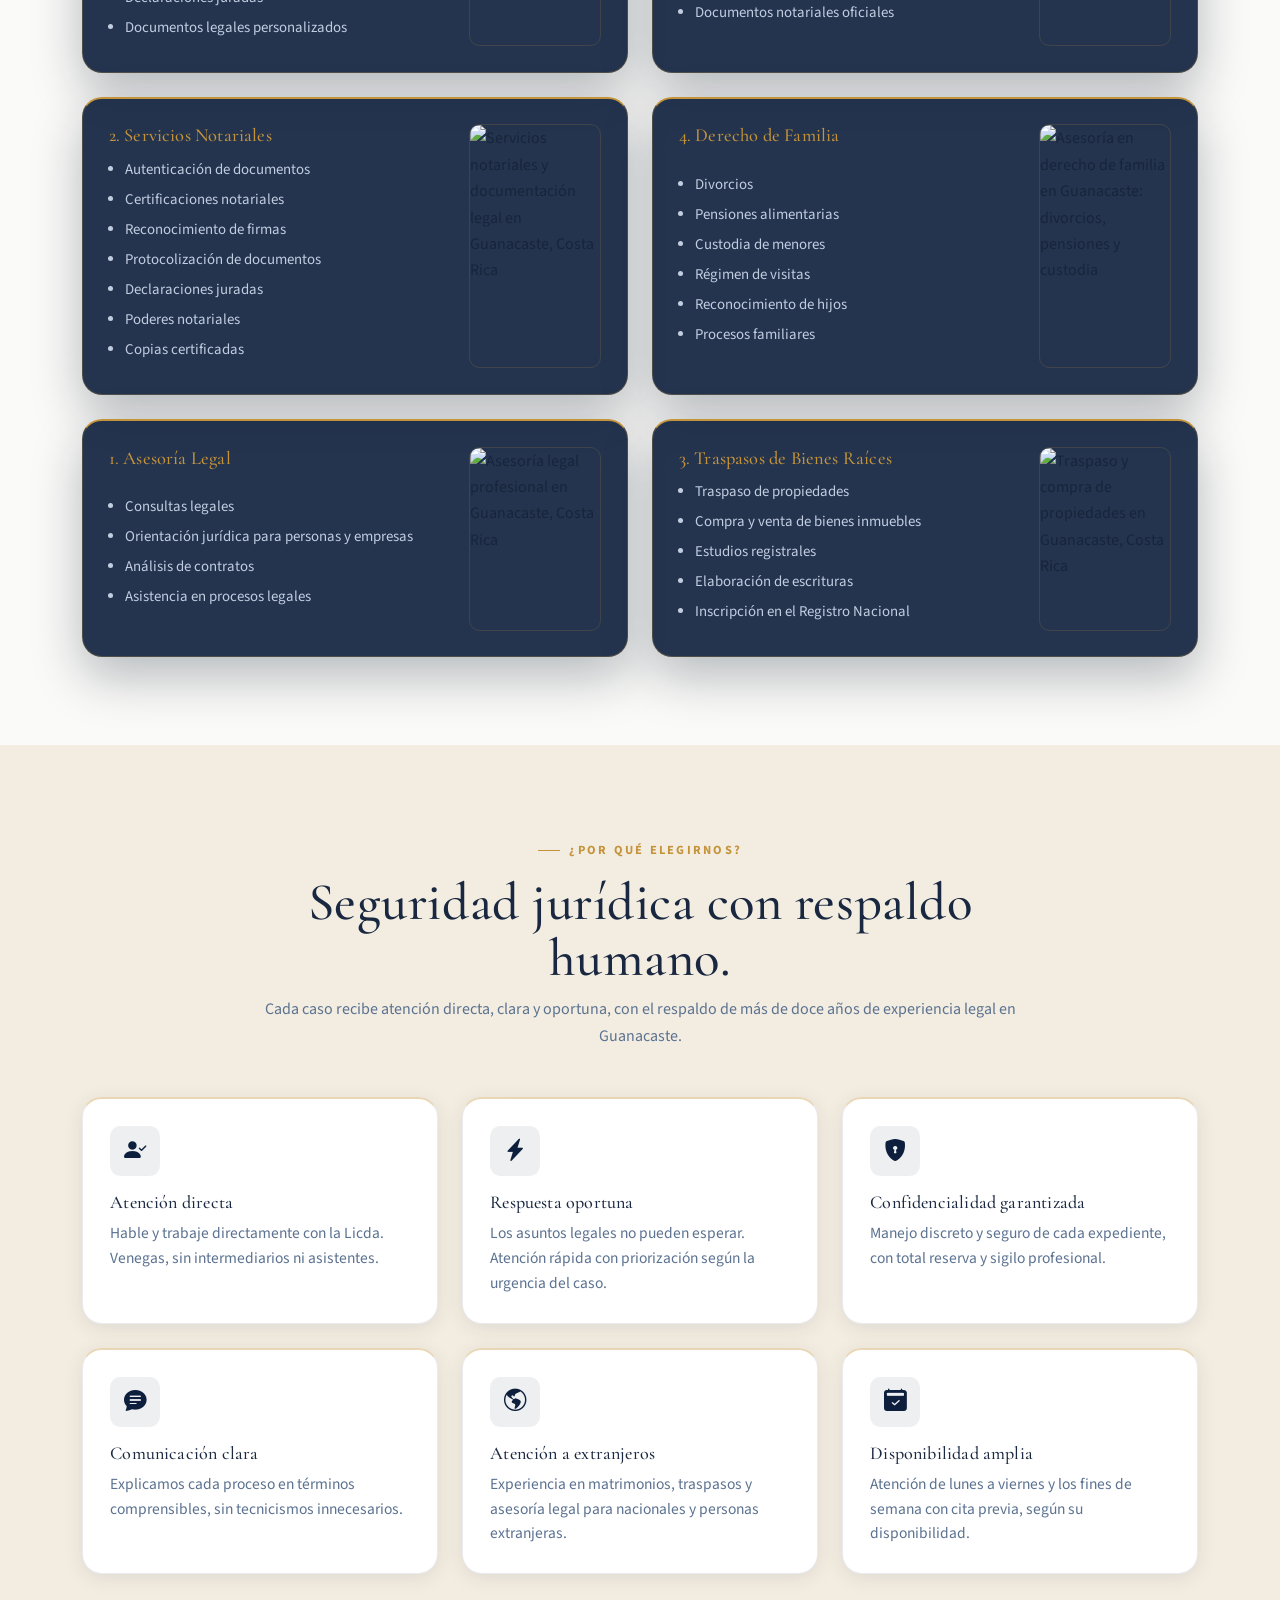
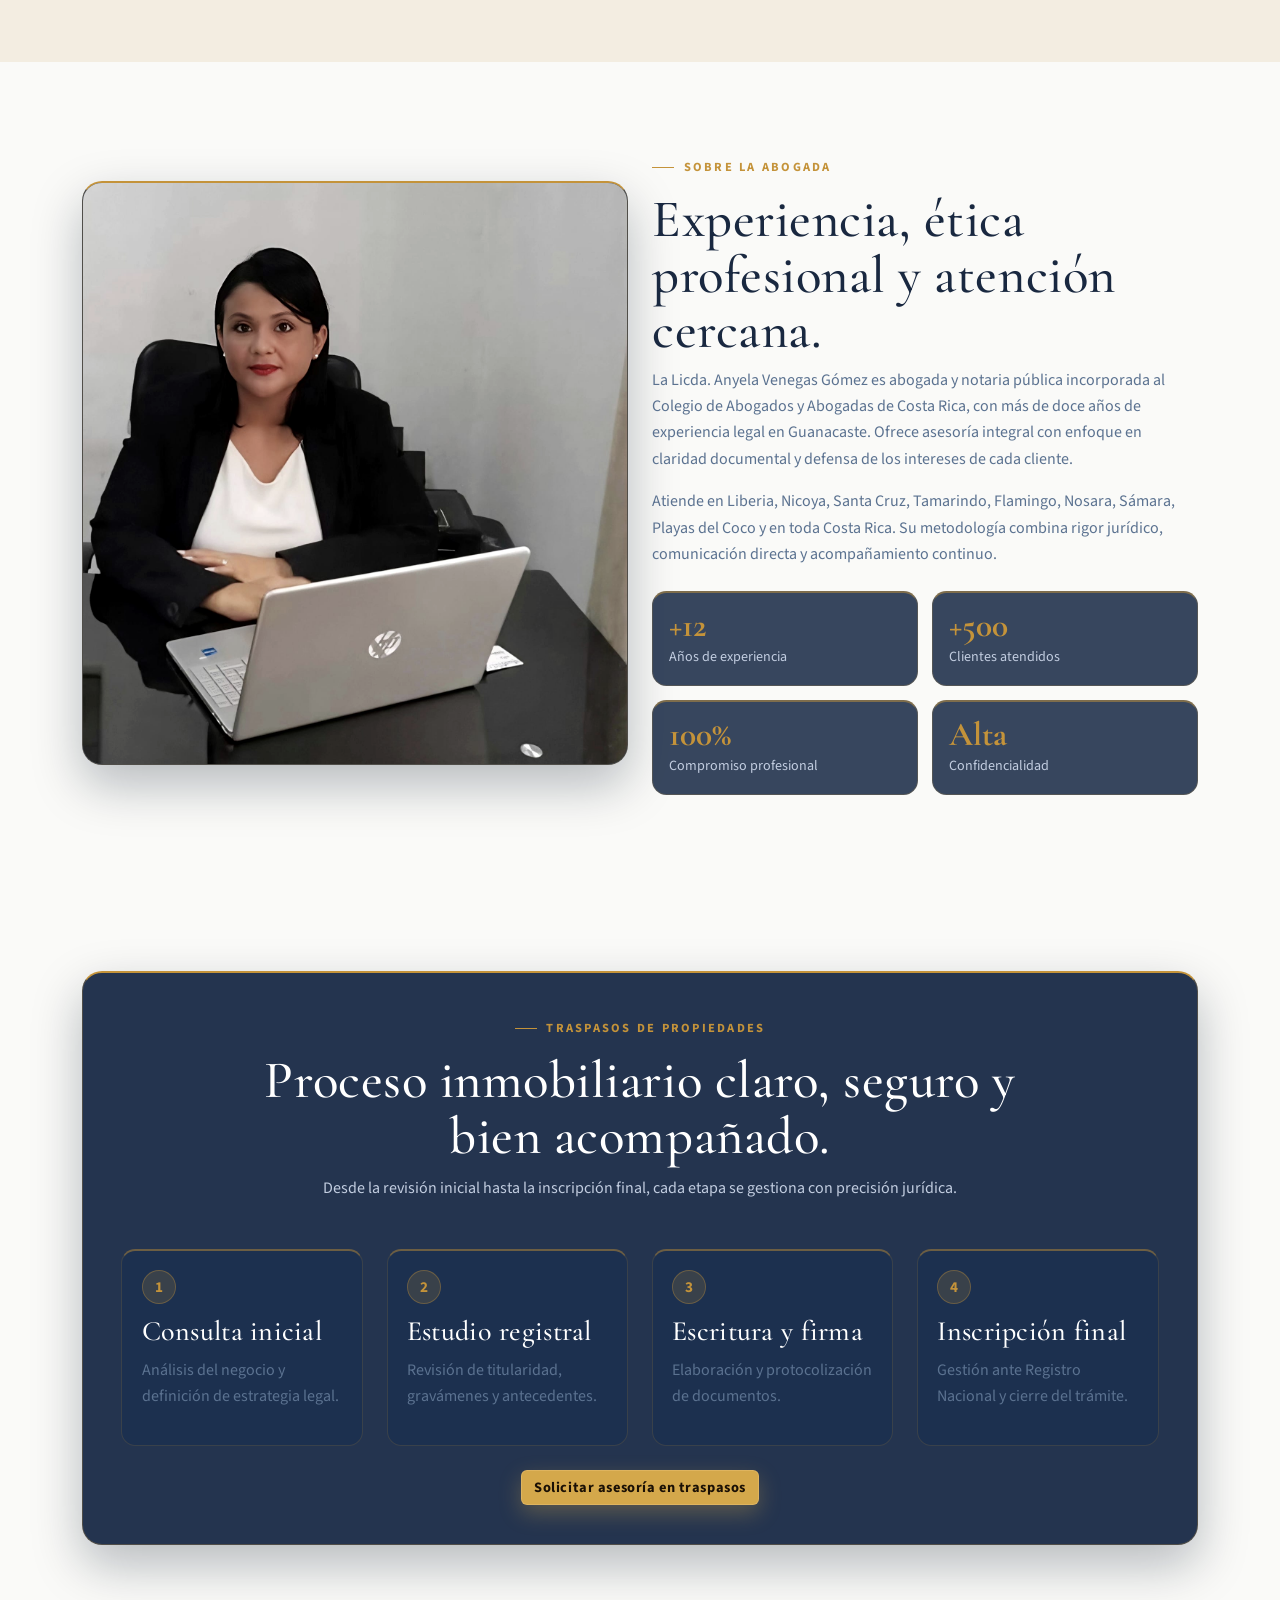
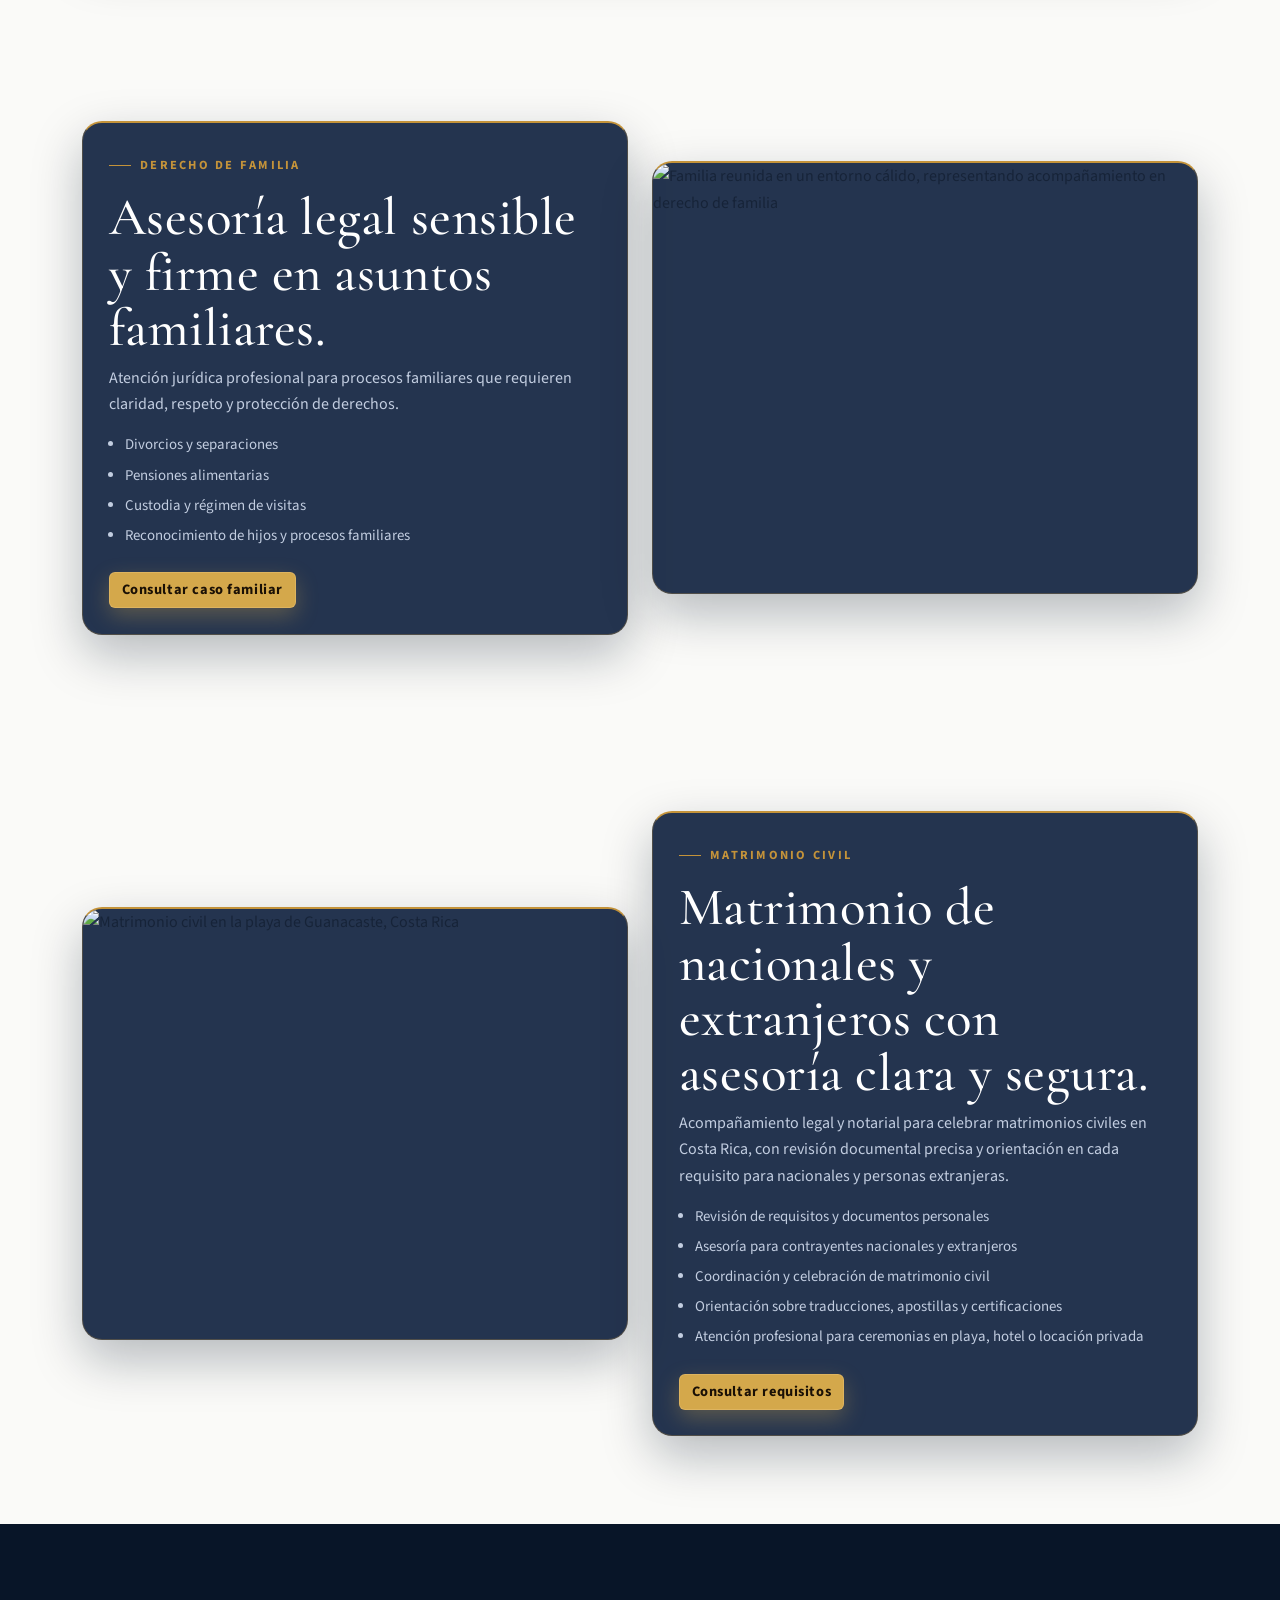
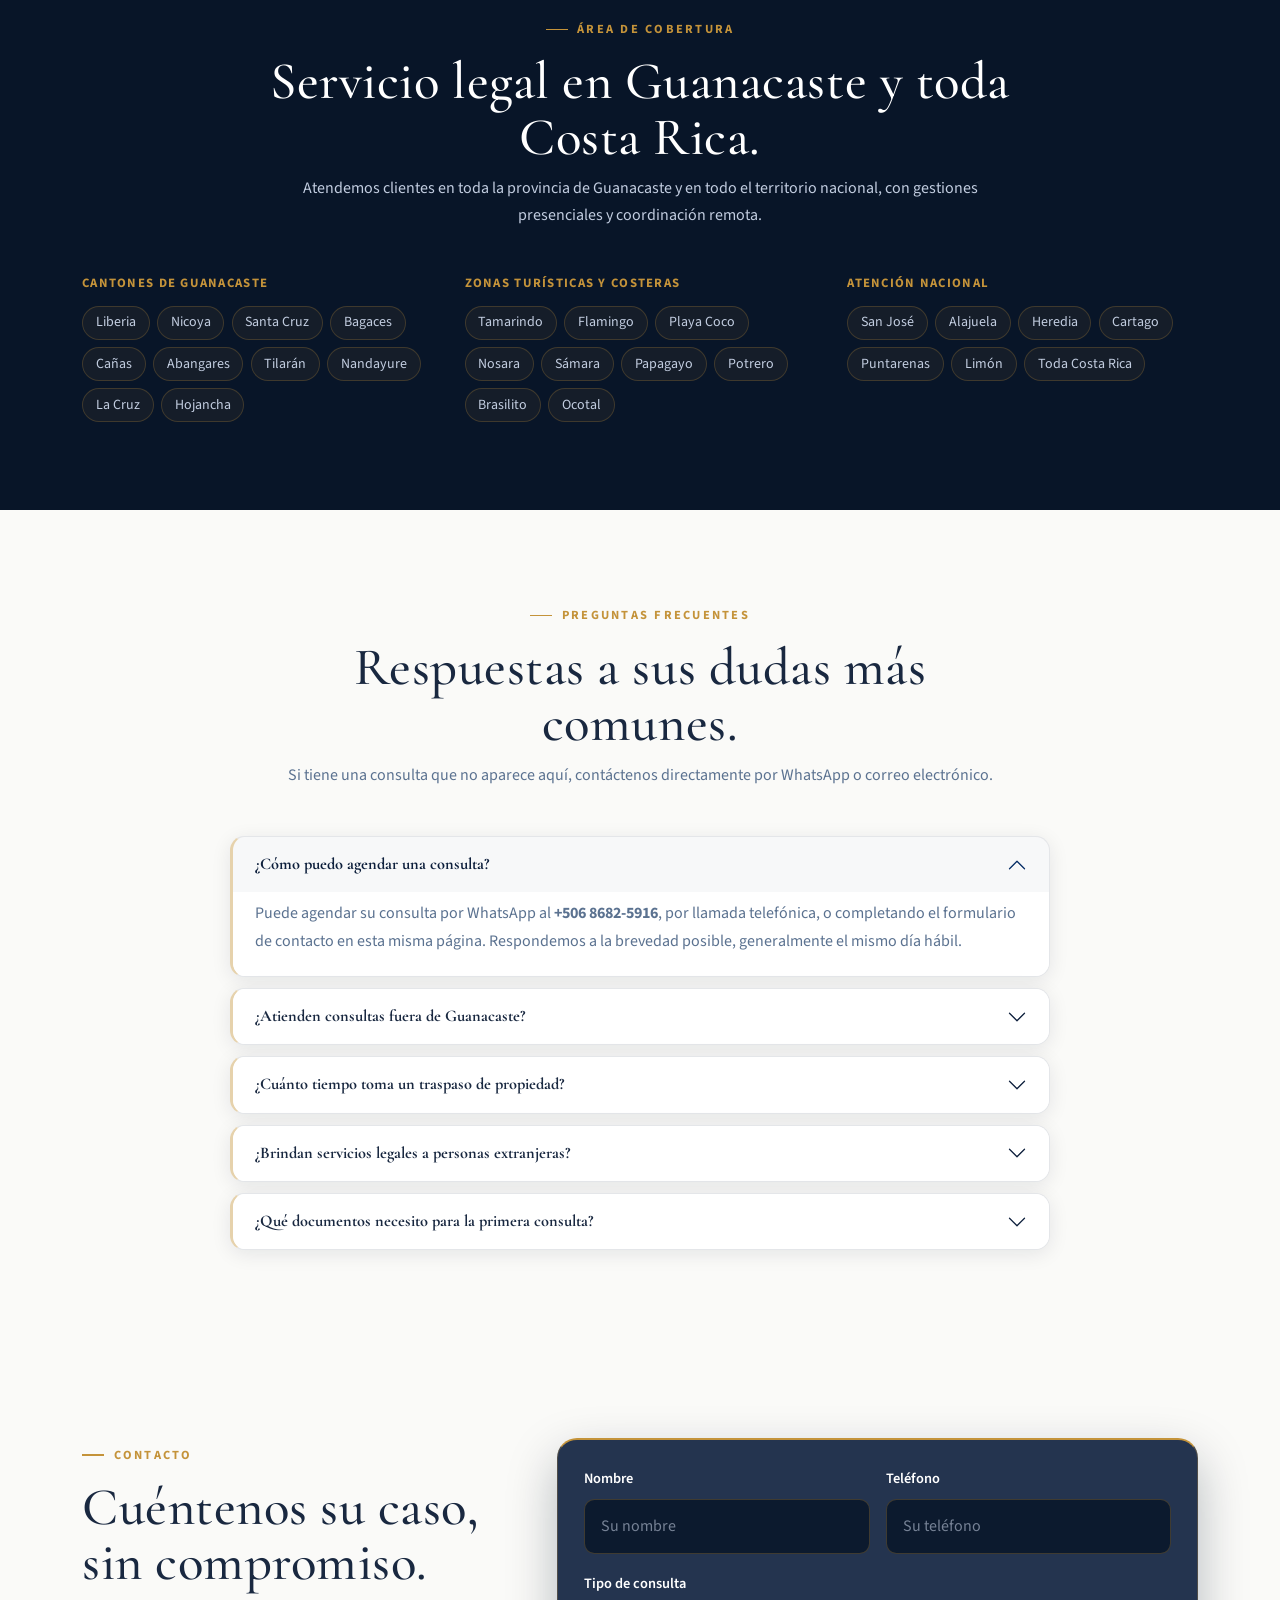
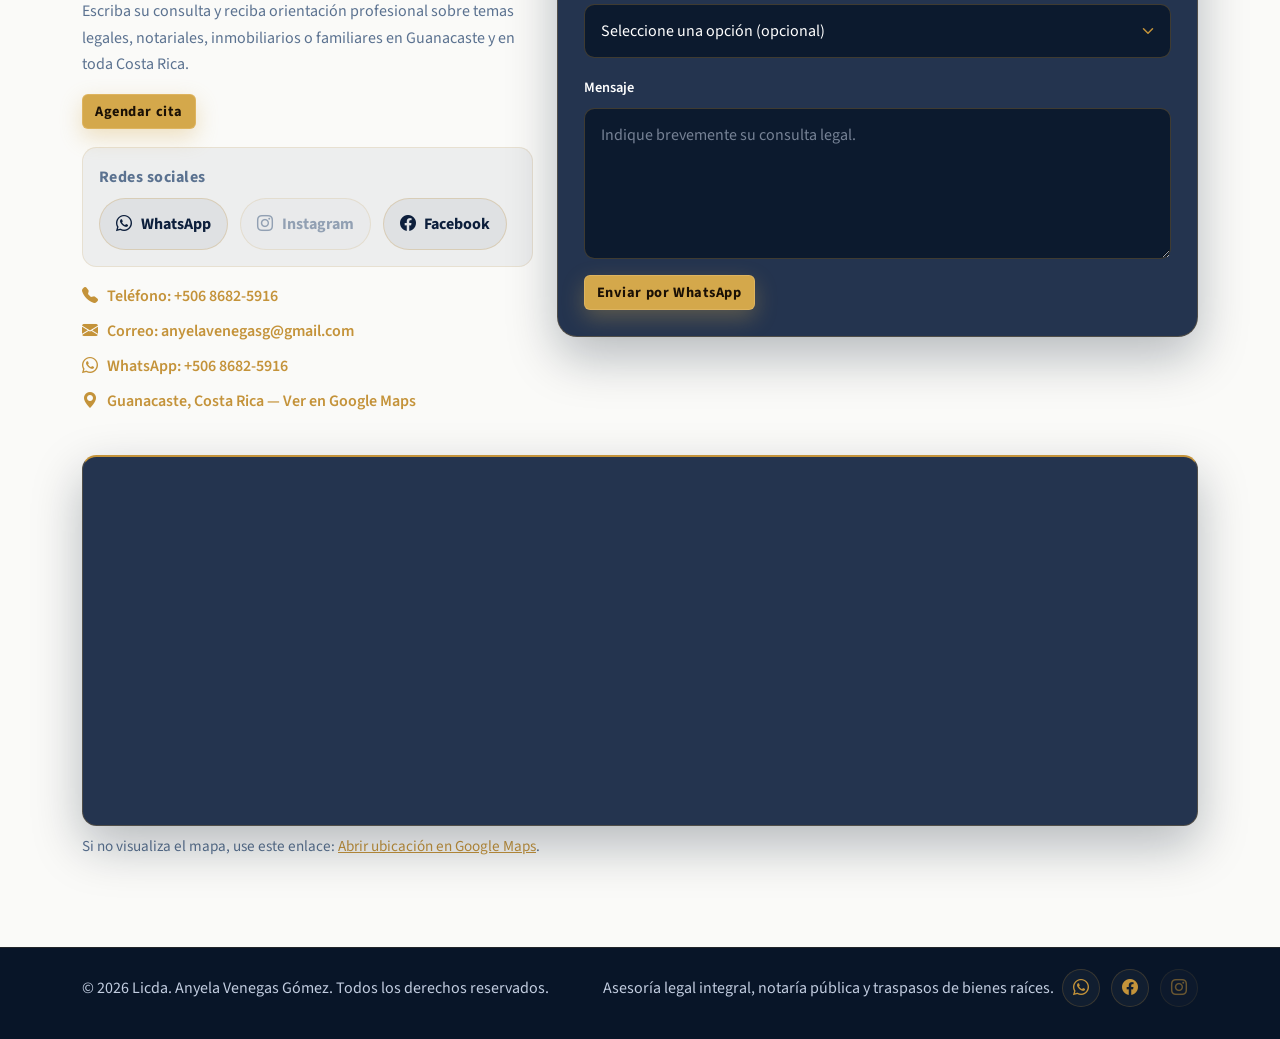
==== commit c8d3426c: "Seo y desing" ====
--- a/index.html
+++ b/index.html
@@ -4,8 +4,8 @@
 	<meta charset="UTF-8">
 	<meta name="viewport" content="width=device-width, initial-scale=1.0">
 	<title>Abogada y Notaría en Guanacaste, Costa Rica | Licda. Anyela Venegas Gómez</title>
-	<meta name="description" content="Abogada y notaría pública en Guanacaste, Costa Rica. Asesoría legal integral, servicios notariales, traspasos de propiedades y derecho de familia con atención profesional.">
-	<meta name="keywords" content="abogada en guanacaste, notaria en guanacaste, abogada costa rica, notaria publica costa rica, traspasos de propiedades guanacaste, servicios notariales, derecho de familia">
+	<meta name="description" content="Licda. Anyela Venegas Gómez, abogada y notaria pública en Guanacaste, Costa Rica. Traspasos de propiedades, derecho de familia, matrimonios civiles y servicios notariales. Contáctenos hoy.">
+	<meta name="keywords" content="abogada en guanacaste, notaria en guanacaste, abogada costa rica, notaria publica costa rica, traspasos de propiedades guanacaste, servicios notariales, derecho de familia, abogada liberia guanacaste, matrimonio civil costa rica, traspaso propiedad guanacaste, divorcio guanacaste, pension alimentaria guanacaste, custodia menores costa rica, abogada extranjeros costa rica, matrimonio extranjeros costa rica, notaria liberia, abogada nicoya, abogada santa cruz guanacaste, abogada tamarindo">
 	<meta name="robots" content="index, follow, max-image-preview:large">
 	<meta name="geo.region" content="CR-G">
 	<meta name="geo.placename" content="Guanacaste, Costa Rica">
@@ -24,9 +24,13 @@
 	<meta name="twitter:title" content="Abogada y Notaría en Guanacaste, Costa Rica | Licda. Anyela Venegas Gómez">
 	<meta name="twitter:description" content="Asesoría legal integral, servicios notariales y traspasos de propiedades en Guanacaste y Costa Rica.">
 	<meta name="twitter:image" content="https://anyelavenegas.github.io/images/og-image.svg">
-	<meta name="theme-color" content="#0F3D3E">
+	<meta name="theme-color" content="#0D1F3C">
 	<link rel="icon" type="image/svg+xml" href="images/favicon.svg">
 	<link rel="apple-touch-icon" href="images/favicon.svg">
+	<link rel="preload" as="image" href="https://images.unsplash.com/photo-1454165804606-c3d57bc86b40?auto=format&fit=crop&w=2000&q=80" fetchpriority="high">
+	<link rel="preconnect" href="https://images.unsplash.com">
+	<link rel="dns-prefetch" href="https://images.unsplash.com">
+	<link rel="dns-prefetch" href="https://cdn.jsdelivr.net">
 	<link rel="stylesheet" href="https://cdn.jsdelivr.net/npm/bootstrap-icons@1.11.3/font/bootstrap-icons.css">
 	<link rel="preconnect" href="https://fonts.googleapis.com">
 	<link rel="preconnect" href="https://fonts.gstatic.com" crossorigin>
@@ -37,23 +41,41 @@
 	{
 	  "@context": "https://schema.org",
 	  "@type": "LegalService",
+	  "@id": "https://anyelavenegas.github.io/#negocio",
 	  "name": "Licda. Anyela Venegas Gómez - Abogada y Notaría Pública",
+	  "description": "Abogada y notaria pública en Guanacaste, Costa Rica. Servicios legales integrales: asesoría jurídica, notaría, traspasos de propiedades, derecho de familia y matrimonios civiles para nacionales y extranjeros.",
 	  "url": "https://anyelavenegas.github.io/",
+	  "image": "https://anyelavenegas.github.io/images/og-image.svg",
 	  "telephone": "+50686825916",
 	  "email": "anyelavenegasg@gmail.com",
+	  "priceRange": "$$",
+	  "currenciesAccepted": "CRC, USD",
+	  "knowsLanguage": "es",
+	  "sameAs": [
+	    "https://www.facebook.com/profile.php?id=61581840694167"
+	  ],
+	  "founder": {
+	    "@type": "Person",
+	    "name": "Anyela Venegas Gómez",
+	    "jobTitle": "Abogada y Notaria Pública",
+	    "worksFor": { "@id": "https://anyelavenegas.github.io/#negocio" }
+	  },
 	  "areaServed": [
-	    {
-	      "@type": "Country",
-	      "name": "Costa Rica"
-	    },
-	    {
-	      "@type": "AdministrativeArea",
-	      "name": "Guanacaste"
-	    }
+	    { "@type": "Country", "name": "Costa Rica" },
+	    { "@type": "AdministrativeArea", "name": "Guanacaste" },
+	    { "@type": "City", "name": "Liberia" },
+	    { "@type": "City", "name": "Nicoya" },
+	    { "@type": "City", "name": "Santa Cruz" },
+	    { "@type": "City", "name": "Tamarindo" },
+	    { "@type": "City", "name": "Nosara" },
+	    { "@type": "City", "name": "Sámara" },
+	    { "@type": "City", "name": "Flamingo" },
+	    { "@type": "City", "name": "Playa Coco" }
 	  ],
 	  "address": {
 	    "@type": "PostalAddress",
 	    "addressRegion": "Guanacaste",
+	    "addressLocality": "Guanacaste",
 	    "addressCountry": "CR"
 	  },
 	  "geo": {
@@ -61,26 +83,77 @@
 	    "latitude": 10.6321152,
 	    "longitude": -85.4426206
 	  },
+	  "hasOfferCatalog": {
+	    "@type": "OfferCatalog",
+	    "name": "Servicios Legales y Notariales",
+	    "itemListElement": [
+	      { "@type": "Offer", "itemOffered": { "@type": "Service", "name": "Asesoría Legal", "description": "Consultas legales, orientación jurídica y análisis de contratos." } },
+	      { "@type": "Offer", "itemOffered": { "@type": "Service", "name": "Servicios Notariales", "description": "Autenticación de documentos, certificaciones, poderes y declaraciones juradas." } },
+	      { "@type": "Offer", "itemOffered": { "@type": "Service", "name": "Traspasos de Bienes Raíces", "description": "Traspaso de propiedades, compraventa y estudio registral en Guanacaste y Costa Rica." } },
+	      { "@type": "Offer", "itemOffered": { "@type": "Service", "name": "Derecho de Familia", "description": "Divorcios, pensiones alimentarias, custodia de menores y régimen de visitas." } },
+	      { "@type": "Offer", "itemOffered": { "@type": "Service", "name": "Matrimonios Civiles", "description": "Matrimonios para nacionales y extranjeros en Costa Rica, incluyendo ceremonias en playa y hotel." } },
+	      { "@type": "Offer", "itemOffered": { "@type": "Service", "name": "Elaboración de Documentos Legales", "description": "Contratos, cartas notariales, poderes y documentos personalizados." } }
+	    ]
+	  },
 	  "openingHoursSpecification": [
 	    {
 	      "@type": "OpeningHoursSpecification",
-	      "dayOfWeek": [
-	        "Monday",
-	        "Tuesday",
-	        "Wednesday",
-	        "Thursday",
-	        "Friday"
-	      ],
+	      "dayOfWeek": ["Monday","Tuesday","Wednesday","Thursday","Friday"],
 	      "opens": "07:00",
 	      "closes": "18:30"
 	    },
 	    {
 	      "@type": "OpeningHoursSpecification",
-	      "dayOfWeek": [
-	        "Saturday",
-	        "Sunday"
-	      ],
+	      "dayOfWeek": ["Saturday","Sunday"],
 	      "description": "Atención con cita previa"
+	    }
+	  ]
+	}
+	</script>
+	<script type="application/ld+json">
+	{
+	  "@context": "https://schema.org",
+	  "@type": "FAQPage",
+	  "mainEntity": [
+	    {
+	      "@type": "Question",
+	      "name": "¿Cómo puedo agendar una consulta con la abogada en Guanacaste?",
+	      "acceptedAnswer": {
+	        "@type": "Answer",
+	        "text": "Puede agendar su consulta por WhatsApp al +506 8682-5916, por llamada telefónica, o completando el formulario de contacto en el sitio web. Respondemos a la brevedad posible, generalmente el mismo día hábil."
+	      }
+	    },
+	    {
+	      "@type": "Question",
+	      "name": "¿La abogada en Guanacaste atiende consultas fuera de la provincia?",
+	      "acceptedAnswer": {
+	        "@type": "Answer",
+	        "text": "Sí. La Licda. Anyela Venegas ofrece servicios legales y notariales en toda Costa Rica, con capacidad de coordinar gestiones ante el Registro Nacional, el Poder Judicial y otras instituciones a nivel nacional."
+	      }
+	    },
+	    {
+	      "@type": "Question",
+	      "name": "¿Cuánto tiempo toma un traspaso de propiedad en Guanacaste, Costa Rica?",
+	      "acceptedAnswer": {
+	        "@type": "Answer",
+	        "text": "El plazo depende del Registro Nacional y de la complejidad del caso. Típicamente oscila entre dos y seis semanas. Durante el proceso le mantenemos informado de cada avance."
+	      }
+	    },
+	    {
+	      "@type": "Question",
+	      "name": "¿La notaria pública en Guanacaste brinda servicios legales a personas extranjeras?",
+	      "acceptedAnswer": {
+	        "@type": "Answer",
+	        "text": "Sí. La Licda. Venegas cuenta con amplia experiencia en matrimonios civiles de extranjeros, traspasos de propiedades y asesoría legal general para residentes y no residentes en Costa Rica."
+	      }
+	    },
+	    {
+	      "@type": "Question",
+	      "name": "¿Qué documentos necesito para la primera consulta con la abogada?",
+	      "acceptedAnswer": {
+	        "@type": "Answer",
+	        "text": "Solo su cédula de identidad o pasaporte, y cualquier documento relacionado con su caso (contratos, escrituras, resoluciones, etc.). Si no tiene documentos aún, orientamos desde el primer contacto."
+	      }
 	    }
 	  ]
 	}
@@ -107,6 +180,7 @@
 					<li class="nav-item"><a class="nav-link" href="#traspasos">Traspasos</a></li>
 					<li class="nav-item"><a class="nav-link" href="#familia">Derecho de familia</a></li>
 					<li class="nav-item"><a class="nav-link" href="#matrimonios">Matrimonios</a></li>
+					<li class="nav-item"><a class="nav-link" href="#faq">Preguntas frecuentes</a></li>
 					<li class="nav-item"><a class="nav-link" href="#contacto">Contacto</a></li>
 					<li class="nav-item ms-lg-2"><a class="btn btn-cta" href="#contacto">Agendar cita</a></li>
 				</ul>
@@ -120,7 +194,11 @@
 				<div class="col-lg-7">
 					<span class="section-tag">Asesoría legal integral</span>
 					<h1>Confianza profesional y seguridad jurídica para su tranquilidad.</h1>
-						<p class="lead-copy">Servicio legal y notarial en Guanacaste, Costa Rica, con enfoque humano, claro y estratégico para personas, familias y empresas. Atención personalizada en cada gestión.</p>
+					<div class="hero-badge" aria-label="Credencial">
+						<i class="bi bi-patch-check-fill"></i>
+						<span>Colegio de Abogados y Abogadas de Costa Rica · +12 años de experiencia</span>
+					</div>
+					<p class="lead-copy">Servicio legal y notarial en Guanacaste, Costa Rica, con enfoque humano, claro y estratégico para personas, familias y empresas. Atención personalizada en cada gestión.</p>
 					<div class="hero-actions d-flex flex-wrap gap-3">
 						<a class="btn btn-cta btn-lg" href="#contacto">Contactar</a>
 						<a class="btn btn-outline-gold btn-lg" href="#servicios">Ver servicios</a>
@@ -152,40 +230,51 @@
 		</div>
 	</header>
 
+	<div class="trust-bar" role="region" aria-label="Credenciales profesionales">
+		<div class="container">
+			<ul class="trust-list">
+				<li><i class="bi bi-patch-check-fill"></i><span>Colegio de Abogados y Abogadas de Costa Rica</span></li>
+				<li><i class="bi bi-file-earmark-text-fill"></i><span>Notaria Pública Autorizada</span></li>
+				<li><i class="bi bi-award-fill"></i><span>+12 años de experiencia</span></li>
+				<li><i class="bi bi-geo-alt-fill"></i><span>Guanacaste y toda Costa Rica</span></li>
+			</ul>
+		</div>
+	</div>
+
 	<main>
 		<section class="section-block" id="servicios">
 			<div class="container">
-				<div class="section-head text-center mx-auto">
+				<div class="section-head text-center mx-auto reveal">
 					<span class="section-tag">Servicios</span>
 					<h2>Servicios legales y notariales para necesidades reales.</h2>
 					<p>Áreas de práctica diseñadas para brindar seguridad jurídica y acompañamiento completo.</p>
 				</div>
 				<div class="row g-4">
 					<div class="col-lg-6 order-lg-2">
-						<article class="service-card h-100">
+						<article class="service-card h-100 reveal">
 							<div class="service-media">
-								<img src="https://images.unsplash.com/photo-1453945619913-79ec89a82c51?auto=format&fit=crop&w=900&q=80" alt="Asesoría legal profesional" loading="lazy">
+								<img src="https://images.unsplash.com/photo-1453945619913-79ec89a82c51?auto=format&fit=crop&w=900&q=80" alt="Asesoría legal profesional en Guanacaste, Costa Rica" loading="lazy">
 							</div>
 							<h3>1. Asesoría Legal</h3>
 							<ul class="service-list">
 								<li>Consultas legales</li>
 								<li>Orientación jurídica para personas y empresas</li>
-								<li>Analisis de contratos</li>
+								<li>Análisis de contratos</li>
 								<li>Asistencia en procesos legales</li>
 							</ul>
 						</article>
 					</div>
 					<div class="col-lg-6 order-lg-1">
-						<article class="service-card h-100">
+						<article class="service-card h-100 reveal">
 							<div class="service-media">
-								<img src="https://images.unsplash.com/photo-1554224155-1696413565d3?auto=format&fit=crop&w=900&q=80" alt="Servicios notariales y documentos" loading="lazy">
+								<img src="https://images.unsplash.com/photo-1554224155-1696413565d3?auto=format&fit=crop&w=900&q=80" alt="Servicios notariales y documentación legal en Guanacaste, Costa Rica" loading="lazy">
 							</div>
 							<h3>2. Servicios Notariales</h3>
 							<ul class="service-list">
 								<li>Autenticación de documentos</li>
 								<li>Certificaciones notariales</li>
 								<li>Reconocimiento de firmas</li>
-								<li>Protocolizacion de documentos</li>
+								<li>Protocolización de documentos</li>
 								<li>Declaraciones juradas</li>
 								<li>Poderes notariales</li>
 								<li>Copias certificadas</li>
@@ -193,9 +282,9 @@
 						</article>
 					</div>
 					<div class="col-lg-6 order-lg-2">
-						<article class="service-card h-100">
+						<article class="service-card h-100 reveal">
 							<div class="service-media">
-								<img src="https://images.unsplash.com/photo-1560518883-ce09059eeffa?auto=format&fit=crop&w=900&q=80" alt="Traspaso y compra de propiedades" loading="lazy">
+								<img src="https://images.unsplash.com/photo-1560518883-ce09059eeffa?auto=format&fit=crop&w=900&q=80" alt="Traspaso y compra de propiedades en Guanacaste, Costa Rica" loading="lazy">
 							</div>
 							<h3>3. Traspasos de Bienes Raíces</h3>
 							<ul class="service-list">
@@ -208,9 +297,9 @@
 						</article>
 					</div>
 					<div class="col-lg-6 order-lg-1">
-						<article class="service-card h-100">
+						<article class="service-card h-100 reveal">
 							<div class="service-media">
-								<img src="https://images.unsplash.com/photo-1529156069898-49953e39b3ac?auto=format&fit=crop&w=900&q=80" alt="Acompañamiento en derecho de familia" loading="lazy">
+								<img src="https://images.unsplash.com/photo-1529156069898-49953e39b3ac?auto=format&fit=crop&w=900&q=80" alt="Asesoría en derecho de familia en Guanacaste: divorcios, pensiones y custodia" loading="lazy">
 							</div>
 							<h3>4. Derecho de Familia</h3>
 							<ul class="service-list">
@@ -224,7 +313,7 @@
 						</article>
 					</div>
 					<div class="col-lg-6">
-						<article class="service-card h-100">
+						<article class="service-card h-100 reveal">
 							<div class="service-media">
 								<img src="https://images.unsplash.com/photo-1589829545856-d10d557cf95f?auto=format&fit=crop&w=900&q=80" alt="Elaboración de documentos legales" loading="lazy">
 							</div>
@@ -239,7 +328,7 @@
 						</article>
 					</div>
 					<div class="col-lg-6">
-						<article class="service-card h-100">
+						<article class="service-card h-100 reveal">
 							<div class="service-media">
 								<img src="https://images.unsplash.com/photo-1450101499163-c8848c66ca85?auto=format&fit=crop&w=900&q=80" alt="Certificaciones y autenticaciones notariales" loading="lazy">
 							</div>
@@ -256,19 +345,73 @@
 			</div>
 		</section>
 
+		<section class="section-block section-benefits" id="ventajas">
+			<div class="container">
+				<div class="section-head text-center mx-auto reveal">
+					<span class="section-tag">¿Por qué elegirnos?</span>
+					<h2>Seguridad jurídica con respaldo humano.</h2>
+					<p>Cada caso recibe atención directa, clara y oportuna, con el respaldo de más de doce años de experiencia legal en Guanacaste.</p>
+				</div>
+				<div class="row g-4">
+					<div class="col-md-6 col-xl-4">
+						<div class="benefit-card reveal">
+							<div class="benefit-icon"><i class="bi bi-person-check-fill"></i></div>
+							<h3>Atención directa</h3>
+							<p>Hable y trabaje directamente con la Licda. Venegas, sin intermediarios ni asistentes.</p>
+						</div>
+					</div>
+					<div class="col-md-6 col-xl-4">
+						<div class="benefit-card reveal">
+							<div class="benefit-icon"><i class="bi bi-lightning-charge-fill"></i></div>
+							<h3>Respuesta oportuna</h3>
+							<p>Los asuntos legales no pueden esperar. Atención rápida con priorización según la urgencia del caso.</p>
+						</div>
+					</div>
+					<div class="col-md-6 col-xl-4">
+						<div class="benefit-card reveal">
+							<div class="benefit-icon"><i class="bi bi-shield-lock-fill"></i></div>
+							<h3>Confidencialidad garantizada</h3>
+							<p>Manejo discreto y seguro de cada expediente, con total reserva y sigilo profesional.</p>
+						</div>
+					</div>
+					<div class="col-md-6 col-xl-4">
+						<div class="benefit-card reveal">
+							<div class="benefit-icon"><i class="bi bi-chat-text-fill"></i></div>
+							<h3>Comunicación clara</h3>
+							<p>Explicamos cada proceso en términos comprensibles, sin tecnicismos innecesarios.</p>
+						</div>
+					</div>
+					<div class="col-md-6 col-xl-4">
+						<div class="benefit-card reveal">
+							<div class="benefit-icon"><i class="bi bi-globe-americas"></i></div>
+							<h3>Atención a extranjeros</h3>
+							<p>Experiencia en matrimonios, traspasos y asesoría legal para nacionales y personas extranjeras.</p>
+						</div>
+					</div>
+					<div class="col-md-6 col-xl-4">
+						<div class="benefit-card reveal">
+							<div class="benefit-icon"><i class="bi bi-calendar2-check-fill"></i></div>
+							<h3>Disponibilidad amplia</h3>
+							<p>Atención de lunes a viernes y los fines de semana con cita previa, según su disponibilidad.</p>
+						</div>
+					</div>
+				</div>
+			</div>
+		</section>
+
 		<section class="section-block" id="sobre">
 			<div class="container">
 				<div class="row g-4 align-items-center">
 					<div class="col-lg-6">
-						<div class="image-card">
+						<div class="image-card reveal">
 							<img src="images/licda-anyela.jpeg" alt="Licda. Anyela Venegas Gómez, Abogada y Notaría Pública" loading="lazy">
 						</div>
 					</div>
-					<div class="col-lg-6">
+					<div class="col-lg-6 reveal">
 						<span class="section-tag">Sobre la abogada</span>
 						<h2>Experiencia, ética profesional y atención cercana.</h2>
-						<p>La Licda. Anyela Venegas Gómez ofrece asesoría legal integral y servicios notariales con enfoque en claridad, orden documental y defensa de los intereses de cada cliente.</p>
-						<p>Su metodología de trabajo combina rigor jurídico, comunicación directa y acompañamiento continuo para que cada proceso avance con seguridad y confianza.</p>
+						<p>La Licda. Anyela Venegas Gómez es abogada y notaria pública incorporada al Colegio de Abogados y Abogadas de Costa Rica, con más de doce años de experiencia legal en Guanacaste. Ofrece asesoría integral con enfoque en claridad documental y defensa de los intereses de cada cliente.</p>
+						<p>Atiende en Liberia, Nicoya, Santa Cruz, Tamarindo, Flamingo, Nosara, Sámara, Playas del Coco y en toda Costa Rica. Su metodología combina rigor jurídico, comunicación directa y acompañamiento continuo.</p>
 						<div class="metrics-grid">
 							<div class="metric-item"><strong>+12</strong><span>Años de experiencia</span></div>
 							<div class="metric-item"><strong>+500</strong><span>Clientes atendidos</span></div>
@@ -282,7 +425,7 @@
 
 		<section class="section-block" id="traspasos">
 			<div class="container">
-				<div class="process-card">
+				<div class="process-card reveal">
 					<div class="section-head text-center mx-auto">
 						<span class="section-tag">Traspasos de propiedades</span>
 						<h2>Proceso inmobiliario claro, seguro y bien acompañado.</h2>
@@ -290,7 +433,7 @@
 					</div>
 					<div class="row g-4">
 						<div class="col-md-6 col-xl-3">
-							<div class="step-item"><span>1</span><h3>Consulta inicial</h3><p>Analisis del negocio y definicion de estrategia legal.</p></div>
+							<div class="step-item"><span>1</span><h3>Consulta inicial</h3><p>Análisis del negocio y definición de estrategia legal.</p></div>
 						</div>
 						<div class="col-md-6 col-xl-3">
 							<div class="step-item"><span>2</span><h3>Estudio registral</h3><p>Revisión de titularidad, gravámenes y antecedentes.</p></div>
@@ -313,7 +456,7 @@
 			<div class="container">
 				<div class="row g-4 align-items-center">
 					<div class="col-lg-6">
-						<div class="info-card h-100">
+						<div class="info-card h-100 reveal">
 							<span class="section-tag">Derecho de familia</span>
 							<h2>Asesoría legal sensible y firme en asuntos familiares.</h2>
 							<p>Atención jurídica profesional para procesos familiares que requieren claridad, respeto y protección de derechos.</p>
@@ -329,7 +472,7 @@
 						</div>
 					</div>
 					<div class="col-lg-6">
-						<div class="image-card">
+						<div class="image-card reveal">
 							<img src="https://images.unsplash.com/photo-1511895426328-dc8714191300?auto=format&fit=crop&w=1600&q=80" alt="Familia reunida en un entorno cálido, representando acompañamiento en derecho de familia" loading="lazy">
 						</div>
 					</div>
@@ -341,14 +484,14 @@
 			<div class="container">
 				<div class="row g-4 align-items-center">
 					<div class="col-lg-6 order-lg-2">
-						<div class="info-card h-100">
+						<div class="info-card h-100 reveal">
 							<span class="section-tag">Matrimonio civil</span>
 							<h2>Matrimonio de nacionales y extranjeros con asesoría clara y segura.</h2>
 							<p>Acompañamiento legal y notarial para celebrar matrimonios civiles en Costa Rica, con revisión documental precisa y orientación en cada requisito para nacionales y personas extranjeras.</p>
 							<ul class="service-list">
 								<li>Revisión de requisitos y documentos personales</li>
 								<li>Asesoría para contrayentes nacionales y extranjeros</li>
-								<li>Coordinacion y celebracion de matrimonio civil</li>
+								<li>Coordinación y celebración de matrimonio civil</li>
 								<li>Orientación sobre traducciones, apostillas y certificaciones</li>
 								<li>Atención profesional para ceremonias en playa, hotel o locación privada</li>
 							</ul>
@@ -358,8 +501,133 @@
 						</div>
 					</div>
 					<div class="col-lg-6 order-lg-1">
-						<div class="image-card">
-							<img src="https://images.unsplash.com/photo-1519741497674-611481863552?auto=format&fit=crop&w=1600&q=80" alt="Pareja celebrando una boda en la playa" loading="lazy">
+						<div class="image-card reveal">
+							<img src="https://images.unsplash.com/photo-1519741497674-611481863552?auto=format&fit=crop&w=1600&q=80" alt="Matrimonio civil en la playa de Guanacaste, Costa Rica" loading="lazy">
+						</div>
+					</div>
+				</div>
+			</div>
+		</section>
+
+		<section class="section-block section-coverage" id="cobertura" aria-label="Área de cobertura">
+			<div class="container">
+				<div class="section-head text-center mx-auto reveal">
+					<span class="section-tag">Área de cobertura</span>
+					<h2>Servicio legal en Guanacaste y toda Costa Rica.</h2>
+					<p>Atendemos clientes en toda la provincia de Guanacaste y en todo el territorio nacional, con gestiones presenciales y coordinación remota.</p>
+				</div>
+				<div class="coverage-grid reveal">
+					<div class="coverage-group">
+						<h3>Cantones de Guanacaste</h3>
+						<div class="coverage-chips">
+							<span>Liberia</span>
+							<span>Nicoya</span>
+							<span>Santa Cruz</span>
+							<span>Bagaces</span>
+							<span>Cañas</span>
+							<span>Abangares</span>
+							<span>Tilarán</span>
+							<span>Nandayure</span>
+							<span>La Cruz</span>
+							<span>Hojancha</span>
+						</div>
+					</div>
+					<div class="coverage-group">
+						<h3>Zonas turísticas y costeras</h3>
+						<div class="coverage-chips">
+							<span>Tamarindo</span>
+							<span>Flamingo</span>
+							<span>Playa Coco</span>
+							<span>Nosara</span>
+							<span>Sámara</span>
+							<span>Papagayo</span>
+							<span>Potrero</span>
+							<span>Brasilito</span>
+							<span>Ocotal</span>
+						</div>
+					</div>
+					<div class="coverage-group">
+						<h3>Atención nacional</h3>
+						<div class="coverage-chips">
+							<span>San José</span>
+							<span>Alajuela</span>
+							<span>Heredia</span>
+							<span>Cartago</span>
+							<span>Puntarenas</span>
+							<span>Limón</span>
+							<span>Toda Costa Rica</span>
+						</div>
+					</div>
+				</div>
+			</div>
+		</section>
+
+		<section class="section-block" id="faq">
+			<div class="container">
+				<div class="section-head text-center mx-auto reveal">
+					<span class="section-tag">Preguntas frecuentes</span>
+					<h2>Respuestas a sus dudas más comunes.</h2>
+					<p>Si tiene una consulta que no aparece aquí, contáctenos directamente por WhatsApp o correo electrónico.</p>
+				</div>
+				<div class="accordion faq-accordion" id="faqAccordion">
+					<div class="accordion-item faq-item reveal">
+						<h3 class="accordion-header">
+							<button class="accordion-button faq-btn" type="button" data-bs-toggle="collapse" data-bs-target="#faq1" aria-expanded="true" aria-controls="faq1">
+								¿Cómo puedo agendar una consulta?
+							</button>
+						</h3>
+						<div id="faq1" class="accordion-collapse collapse show" data-bs-parent="#faqAccordion">
+							<div class="accordion-body faq-body">
+								Puede agendar su consulta por WhatsApp al <strong>+506 8682-5916</strong>, por llamada telefónica, o completando el formulario de contacto en esta misma página. Respondemos a la brevedad posible, generalmente el mismo día hábil.
+							</div>
+						</div>
+					</div>
+					<div class="accordion-item faq-item reveal">
+						<h3 class="accordion-header">
+							<button class="accordion-button faq-btn collapsed" type="button" data-bs-toggle="collapse" data-bs-target="#faq2" aria-expanded="false" aria-controls="faq2">
+								¿Atienden consultas fuera de Guanacaste?
+							</button>
+						</h3>
+						<div id="faq2" class="accordion-collapse collapse" data-bs-parent="#faqAccordion">
+							<div class="accordion-body faq-body">
+								Sí. Ofrecemos servicios legales y notariales en toda Costa Rica, con capacidad de coordinar gestiones ante el Registro Nacional, el Poder Judicial y otras instituciones a nivel nacional.
+							</div>
+						</div>
+					</div>
+					<div class="accordion-item faq-item reveal">
+						<h3 class="accordion-header">
+							<button class="accordion-button faq-btn collapsed" type="button" data-bs-toggle="collapse" data-bs-target="#faq3" aria-expanded="false" aria-controls="faq3">
+								¿Cuánto tiempo toma un traspaso de propiedad?
+							</button>
+						</h3>
+						<div id="faq3" class="accordion-collapse collapse" data-bs-parent="#faqAccordion">
+							<div class="accordion-body faq-body">
+								El plazo depende del Registro Nacional y de la complejidad del caso. Típicamente oscila entre dos y seis semanas. Durante el proceso le mantenemos informado de cada avance.
+							</div>
+						</div>
+					</div>
+					<div class="accordion-item faq-item reveal">
+						<h3 class="accordion-header">
+							<button class="accordion-button faq-btn collapsed" type="button" data-bs-toggle="collapse" data-bs-target="#faq4" aria-expanded="false" aria-controls="faq4">
+								¿Brindan servicios legales a personas extranjeras?
+							</button>
+						</h3>
+						<div id="faq4" class="accordion-collapse collapse" data-bs-parent="#faqAccordion">
+							<div class="accordion-body faq-body">
+								Sí. Contamos con amplia experiencia en matrimonios civiles de extranjeros, traspasos de propiedades y asesoría legal general para residentes y no residentes en Costa Rica.
+							</div>
+						</div>
+					</div>
+					<div class="accordion-item faq-item reveal">
+						<h3 class="accordion-header">
+							<button class="accordion-button faq-btn collapsed" type="button" data-bs-toggle="collapse" data-bs-target="#faq5" aria-expanded="false" aria-controls="faq5">
+								¿Qué documentos necesito para la primera consulta?
+							</button>
+						</h3>
+						<div id="faq5" class="accordion-collapse collapse" data-bs-parent="#faqAccordion">
+							<div class="accordion-body faq-body">
+								Solo su cédula de identidad o pasaporte, y cualquier documento relacionado con su caso (contratos, escrituras, resoluciones, etc.). Si no tiene documentos aún, no se preocupe: orientamos desde el primer contacto.
+							</div>
 						</div>
 					</div>
 				</div>
@@ -369,10 +637,10 @@
 		<section class="section-block" id="contacto">
 			<div class="container">
 				<div class="row g-4 align-items-start">
-					<div class="col-lg-5">
+					<div class="col-lg-5 reveal">
 						<span class="section-tag">Contacto</span>
-						<h2>Facilite su gestión legal con contacto inmediato.</h2>
-						<p>Escriba su consulta y reciba atención profesional para temas legales, notariales, inmobiliarios o familiares en Guanacaste y en toda Costa Rica.</p>
+						<h2>Cuéntenos su caso, sin compromiso.</h2>
+						<p>Escriba su consulta y reciba orientación profesional sobre temas legales, notariales, inmobiliarios o familiares en Guanacaste y en toda Costa Rica.</p>
 						<div class="d-flex flex-wrap gap-2 mb-3">
 							<a class="btn btn-cta" href="https://wa.me/50686825916?text=Hola%2C%20deseo%20agendar%20una%20cita." target="_blank" rel="noopener noreferrer">Agendar cita</a>
 						</div>
@@ -380,18 +648,18 @@
 							<p class="social-title mb-2">Redes sociales</p>
 							<div class="social-links">
 								<a class="social-chip" href="https://wa.me/50686825916?text=Hola%2C%20deseo%20realizar%20una%20consulta." target="_blank" rel="noopener noreferrer"><i class="bi bi-whatsapp"></i><span>WhatsApp</span></a>
-								<span class="social-chip social-chip-muted"><i class="bi bi-instagram"></i><span>Instagram</span></span>
+								<span class="social-chip social-chip-muted" aria-label="Instagram (próximamente)"><i class="bi bi-instagram"></i><span>Instagram</span></span>
 								<a class="social-chip" href="https://www.facebook.com/profile.php?id=61581840694167" target="_blank" rel="noopener noreferrer"><i class="bi bi-facebook"></i><span>Facebook</span></a>
-							</div>			
-						</div>
-						<div class="contact-links">
+							</div>
+						</div>
+						<address class="contact-links">
 							<a href="tel:+50686825916"><i class="bi bi-telephone-fill"></i> Teléfono: +506 8682-5916</a>
 							<a href="mailto:anyelavenegasg@gmail.com"><i class="bi bi-envelope-fill"></i> Correo: anyelavenegasg@gmail.com</a>
 							<a href="https://wa.me/50686825916?text=Hola%2C%20deseo%20agendar%20una%20consulta%20legal." target="_blank" rel="noopener noreferrer"><i class="bi bi-whatsapp"></i> WhatsApp: +506 8682-5916</a>
-							<a href="https://maps.app.goo.gl/MC8vjyk4hRHhpdn8A" target="_blank" rel="noopener noreferrer"><i class="bi bi-geo-alt-fill"></i> Ubicación en Google Maps</a>
-						</div>
-					</div>
-					<div class="col-lg-7">
+							<a href="https://maps.app.goo.gl/MC8vjyk4hRHhpdn8A" target="_blank" rel="noopener noreferrer"><i class="bi bi-geo-alt-fill"></i> Guanacaste, Costa Rica — Ver en Google Maps</a>
+						</address>
+					</div>
+					<div class="col-lg-7 reveal">
 						<div class="form-card">
 							<form id="whatsappForm" data-whatsapp="50686825916">
 								<div class="row g-3">
@@ -400,15 +668,29 @@
 										<input class="form-control" type="text" id="nombre" name="nombre" placeholder="Su nombre" required>
 									</div>
 									<div class="col-md-6">
-										<label class="form-label" for="telefono">Telefono</label>
-										<input class="form-control" type="tel" id="telefono" name="telefono" placeholder="Su telefono" required>
+										<label class="form-label" for="telefono">Teléfono</label>
+										<input class="form-control" type="tel" id="telefono" name="telefono" placeholder="Su teléfono" required>
+									</div>
+									<div class="col-12">
+										<label class="form-label" for="servicio">Tipo de consulta</label>
+										<select class="form-control" id="servicio" name="servicio">
+											<option value="">Seleccione una opción (opcional)</option>
+											<option value="Asesoría legal general">Asesoría legal general</option>
+											<option value="Servicios notariales">Servicios notariales</option>
+											<option value="Traspaso de propiedad">Traspaso de propiedad</option>
+											<option value="Derecho de familia">Derecho de familia</option>
+											<option value="Matrimonio civil">Matrimonio civil</option>
+											<option value="Elaboración de documentos">Elaboración de documentos</option>
+											<option value="Otro">Otro</option>
+										</select>
 									</div>
 									<div class="col-12">
 										<label class="form-label" for="mensaje">Mensaje</label>
 										<textarea class="form-control" id="mensaje" name="mensaje" rows="5" placeholder="Indique brevemente su consulta legal." required></textarea>
 									</div>
 									<div class="col-12 d-flex flex-wrap align-items-center gap-3">
-										<button class="btn btn-cta" type="submit">Enviar por WhatsApp</button>									
+										<button class="btn btn-cta" type="submit">Enviar por WhatsApp</button>
+										<p class="form-status mb-0" id="formStatus" aria-live="polite"></p>
 									</div>
 								</div>
 							</form>
@@ -417,8 +699,8 @@
 				</div>
 				<div class="row mt-4">
 					<div class="col-12">
-						<div class="map-frame">
-							<iframe title="Ubicación de oficina en Google Maps" src="https://www.google.com/maps?q=10.6321152,-85.4426206&z=17&output=embed" loading="lazy" referrerpolicy="no-referrer-when-downgrade"></iframe>
+						<div class="map-frame reveal">
+							<iframe title="Ubicación de oficina en Google Maps" src="https://www.google.com/maps?q=10.6321152,-85.4426206&z=17&output=embed" loading="lazy"></iframe>
 						</div>
 						<p class="map-note mt-2 mb-0">Si no visualiza el mapa, use este enlace: <a href="https://maps.app.goo.gl/MC8vjyk4hRHhpdn8A" target="_blank" rel="noopener noreferrer">Abrir ubicación en Google Maps</a>.</p>
 					</div>
@@ -435,11 +717,19 @@
 				<div class="footer-social" aria-label="Redes sociales">
 					<a href="https://wa.me/50686825916?text=Hola%2C%20deseo%20realizar%20una%20consulta." target="_blank" rel="noopener noreferrer" aria-label="WhatsApp"><i class="bi bi-whatsapp"></i></a>
 					<a href="https://www.facebook.com/profile.php?id=61581840694167" target="_blank" rel="noopener noreferrer" aria-label="Facebook"><i class="bi bi-facebook"></i></a>
-					<span aria-label="Instagram pendiente"><i class="bi bi-instagram"></i></span>
+					<span aria-label="Instagram (próximamente)"><i class="bi bi-instagram"></i></span>
 				</div>
 			</div>
 		</div>
 	</footer>
+
+	<a class="whatsapp-fab" href="https://wa.me/50686825916?text=Hola%2C%20deseo%20realizar%20una%20consulta%20legal." target="_blank" rel="noopener noreferrer" aria-label="Contactar por WhatsApp">
+		<i class="bi bi-whatsapp"></i>
+		<span class="whatsapp-fab-label">WhatsApp</span>
+	</a>
+	<button class="back-to-top" id="backToTop" aria-label="Volver al inicio" type="button">
+		<i class="bi bi-arrow-up"></i>
+	</button>
 
 	<script src="https://cdn.jsdelivr.net/npm/bootstrap@5.3.3/dist/js/bootstrap.bundle.min.js" integrity="sha384-YvpcrYf0tY3lHB60NNkmXc5s9fDVZLESaAA55NDzOxhy9GkcIdslK1eN7N6jIeHz" crossorigin="anonymous"></script>
 	<script src="js/main.js"></script>
--- a/css/styles.css
+++ b/css/styles.css
@@ -1,16 +1,29 @@
+/* ============================================================
+   Design System — Navy + Gold
+   ============================================================ */
 :root {
-    --petrol: #0F3D3E;
-    --gold: #C9A24A;
-    --cta: #E0B95B;
+    --navy: #0D1F3C;
+    --navy-deep: #081528;
+    --navy-mid: #152D50;
+    --navy-soft: #1E3A60;
+    --gold: #C4933A;
+    --cta: #D4A84B;
+    --cta-hover: #E8C279;
+    --cta-press: #BF9330;
+    --cream: #FAFAF8;
+    --cream-warm: #F3EDE1;
+    --text-dark: #192840;
+    --text-muted: #5B7290;
     --text-main: #FFFFFF;
-    --text-soft: #D9D9D9;
-    --petrol-deep: #0A2D2E;
-    --petrol-soft: #154F50;
-    --ink: #143536;
-    --muted-ink: #4b5f5f;
-    --line: rgba(201, 162, 74, 0.32);
-    --shadow: 0 18px 45px rgba(5, 18, 19, 0.35);
+    --text-soft: #C2CDE0;
+    --line: rgba(196, 147, 58, 0.28);
+    --line-light: rgba(196, 147, 58, 0.14);
+    --shadow: 0 20px 50px rgba(8, 21, 40, 0.28);
+    --shadow-sm: 0 4px 20px rgba(8, 21, 40, 0.09);
     --transition-smooth: 0.28s ease;
+    --radius-lg: 1.25rem;
+    --radius-md: 0.9rem;
+    --radius-sm: 0.65rem;
 }
 
 html {
@@ -20,18 +33,19 @@
 body {
     margin: 0;
     font-family: "Source Sans 3", sans-serif;
-    color: var(--ink);
-    background: #FFFFFF;
+    color: var(--text-dark);
+    background: var(--cream);
     line-height: 1.65;
 }
 
-h1,
-h2,
-h3,
+h1, h2, h3,
 .navbar-brand strong {
     font-family: "Cormorant Garamond", serif;
-    color: var(--ink);
     letter-spacing: 0.01em;
+}
+
+h1, h2, h3 {
+    color: var(--text-dark);
 }
 
 a {
@@ -40,30 +54,32 @@
     transition: color var(--transition-smooth), opacity var(--transition-smooth), transform var(--transition-smooth);
 }
 
-button,
-.btn,
-a {
+button, .btn, a {
     -webkit-tap-highlight-color: transparent;
 }
 
+/* ============================================================
+   Navbar
+   ============================================================ */
 .site-navbar {
     padding: 1rem 0;
-    background: rgba(15, 61, 62, 0.92);
-    border-bottom: 1px solid rgba(201, 162, 74, 0.18);
-    backdrop-filter: blur(12px);
+    background: rgba(8, 21, 40, 0.94);
+    border-bottom: 1px solid rgba(196, 147, 58, 0.15);
+    backdrop-filter: blur(14px);
+    -webkit-backdrop-filter: blur(14px);
     transition: padding 0.2s ease, background-color 0.2s ease;
 }
 
 .site-navbar.is-compact {
-    padding: 0.7rem 0;
-    background: rgba(10, 45, 46, 0.96);
+    padding: 0.65rem 0;
+    background: rgba(6, 14, 30, 0.97);
 }
 
 .navbar-brand {
     display: inline-flex;
     align-items: center;
     gap: 0.9rem;
-    transition: transform var(--transition-smooth), opacity var(--transition-smooth);
+    transition: transform var(--transition-smooth);
 }
 
 .brand-mark {
@@ -72,12 +88,12 @@
     width: 48px;
     height: 48px;
     border-radius: 50%;
-    background: rgba(201, 162, 74, 0.14);
+    background: rgba(196, 147, 58, 0.14);
     border: 1px solid var(--line);
     color: var(--gold);
     font-weight: 800;
     font-size: 1rem;
-    transition: transform var(--transition-smooth), background-color var(--transition-smooth), border-color var(--transition-smooth);
+    transition: transform var(--transition-smooth), background-color var(--transition-smooth);
 }
 
 .brand-copy {
@@ -102,84 +118,122 @@
 .navbar .nav-link {
     color: var(--text-soft);
     font-weight: 600;
-    transition: color var(--transition-smooth), transform var(--transition-smooth);
+    font-size: 0.91rem;
+    letter-spacing: 0.01em;
+    position: relative;
+    transition: color var(--transition-smooth);
 }
 
 .navbar .nav-link.active {
     color: var(--text-main);
 }
 
+.navbar .nav-link.active::after {
+    content: "";
+    position: absolute;
+    bottom: -4px;
+    left: 50%;
+    transform: translateX(-50%);
+    width: 4px;
+    height: 4px;
+    border-radius: 50%;
+    background: var(--gold);
+}
+
 .navbar-toggler {
-    border-color: rgba(255, 255, 255, 0.25);
+    border-color: rgba(255, 255, 255, 0.2);
 }
 
 .navbar-toggler-icon {
     filter: invert(1);
 }
 
+/* ============================================================
+   Buttons
+   ============================================================ */
 .btn-cta,
 .btn-cta:focus {
     background: var(--cta);
-    border: 1px solid #f2d48d;
-    color: #1f1a10;
-    font-weight: 800;
-    box-shadow: 0 10px 22px rgba(224, 185, 91, 0.28);
-    transition: transform var(--transition-smooth), box-shadow var(--transition-smooth), background-color var(--transition-smooth), color var(--transition-smooth), border-color var(--transition-smooth);
+    border: 1px solid rgba(232, 194, 121, 0.45);
+    color: #1a1005;
+    font-weight: 700;
+    font-size: 0.9rem;
+    letter-spacing: 0.04em;
+    box-shadow: 0 8px 22px rgba(212, 168, 75, 0.32);
+    transition: transform var(--transition-smooth), box-shadow var(--transition-smooth), background-color var(--transition-smooth);
 }
 
 .btn-cta:hover {
-    background: #ebc874;
-    color: #1a140c;
+    background: var(--cta-hover);
+    color: #15100a;
     transform: translateY(-2px);
-    box-shadow: 0 16px 30px rgba(224, 185, 91, 0.34);
+    box-shadow: 0 14px 30px rgba(212, 168, 75, 0.44);
 }
 
 .btn-cta:active,
 .btn-cta:focus-visible {
-    background: #ebc874;
-    color: #1a140c;
+    background: var(--cta-press);
+    color: #15100a;
     transform: translateY(-1px) scale(0.99);
-    box-shadow: 0 14px 26px rgba(224, 185, 91, 0.3);
 }
 
 .btn-outline-gold,
 .btn-outline-gold:focus {
     color: var(--text-main);
-    border: 1px solid var(--gold);
+    border: 1px solid rgba(196, 147, 58, 0.65);
     background: transparent;
+    font-size: 0.9rem;
+    letter-spacing: 0.04em;
     transition: transform var(--transition-smooth), box-shadow var(--transition-smooth), background-color var(--transition-smooth), color var(--transition-smooth), border-color var(--transition-smooth);
 }
 
 .btn-outline-gold:hover {
-    color: #1f1a10;
-    background: rgba(224, 185, 91, 0.95);
+    color: #1a1005;
+    background: rgba(212, 168, 75, 0.95);
+    border-color: transparent;
     transform: translateY(-2px);
-    box-shadow: 0 14px 28px rgba(5, 18, 19, 0.22);
+    box-shadow: 0 12px 26px rgba(8, 21, 40, 0.22);
 }
 
 .btn-outline-gold:active,
 .btn-outline-gold:focus-visible {
-    color: #1f1a10;
-    background: rgba(224, 185, 91, 0.95);
+    color: #1a1005;
+    background: rgba(212, 168, 75, 0.95);
     transform: translateY(-1px) scale(0.99);
-    box-shadow: 0 12px 24px rgba(5, 18, 19, 0.18);
-}
-
+}
+
+/* ============================================================
+   Section tag — decorative gold line prefix
+   ============================================================ */
 .section-tag {
-    display: inline-block;
-    margin-bottom: 1rem;
+    display: inline-flex;
+    align-items: center;
+    gap: 0.6rem;
+    margin-bottom: 0.9rem;
     color: var(--gold);
-    font-size: 0.8rem;
+    font-size: 0.78rem;
     font-weight: 700;
-    letter-spacing: 0.16em;
+    letter-spacing: 0.18em;
     text-transform: uppercase;
 }
 
+.section-tag::before {
+    content: "";
+    display: block;
+    width: 22px;
+    height: 1.5px;
+    background: currentColor;
+    flex-shrink: 0;
+}
+
+/* ============================================================
+   Hero section
+   ============================================================ */
 .hero-section {
     position: relative;
     padding: 11rem 0 6rem;
     background:
-        linear-gradient(110deg, rgba(10, 45, 46, 0.5), rgba(15, 61, 62, 0.2)),
+        linear-gradient(135deg, rgba(8, 21, 40, 0.92) 0%, rgba(13, 31, 60, 0.72) 55%, rgba(13, 31, 60, 0.38) 100%),
         url("https://images.unsplash.com/photo-1454165804606-c3d57bc86b40?auto=format&fit=crop&w=2000&q=80") center/cover no-repeat;
     overflow: hidden;
 }
@@ -188,15 +242,15 @@
     content: "";
     position: absolute;
     inset: 0;
-    background: radial-gradient(circle at 80% 20%, rgba(201, 162, 74, 0.2), transparent 34%);
+    background: radial-gradient(ellipse at 78% 18%, rgba(196, 147, 58, 0.18), transparent 50%);
     pointer-events: none;
 }
 
 .hero-section h1 {
     max-width: 13ch;
-    font-size: clamp(2.8rem, 6vw, 5.1rem);
-    line-height: 0.95;
-    margin-bottom: 1rem;
+    font-size: clamp(3rem, 6.5vw, 5.6rem);
+    line-height: 0.92;
+    margin-bottom: 1.1rem;
 }
 
 .hero-section h1,
@@ -206,12 +260,12 @@
 
 .hero-section h2,
 .section-block h2 {
-    font-size: clamp(2rem, 4.2vw, 3.2rem);
+    font-size: clamp(2.1rem, 4.4vw, 3.3rem);
     line-height: 1.05;
 }
 
 .lead-copy {
-    max-width: 620px;
+    max-width: 600px;
     color: var(--text-soft);
     font-size: 1.14rem;
     margin-bottom: 2rem;
@@ -220,40 +274,52 @@
 .hero-points {
     display: grid;
     grid-template-columns: repeat(3, minmax(0, 1fr));
-    gap: 1rem;
+    gap: 0.9rem;
     margin-top: 2rem;
 }
 
 .hero-points li {
-    padding: 1rem;
-    background: rgba(11, 40, 41, 0.3);
-    border: 1px solid rgba(201, 162, 74, 0.25);
-    border-radius: 1rem;
-    color: var(--text-soft);
+    padding: 0.85rem 1rem;
+    background: rgba(13, 31, 60, 0.35);
+    border: 1px solid rgba(196, 147, 58, 0.2);
+    border-left: 2px solid rgba(196, 147, 58, 0.5);
+    border-radius: 0.6rem;
+    color: var(--text-soft);
+    font-size: 0.92rem;
     transition: transform var(--transition-smooth), background-color var(--transition-smooth), border-color var(--transition-smooth);
 }
-
 
 .hero-panel {
     position: relative;
     z-index: 1;
     padding: 2rem;
-    border-radius: 1.2rem;
+    border-radius: var(--radius-lg);
     border: 1px solid var(--line);
-    background: rgba(10, 45, 46, 0.88);
+    border-top: 2px solid var(--gold);
+    background: rgba(8, 21, 40, 0.88);
     box-shadow: var(--shadow);
-    transition: transform var(--transition-smooth), box-shadow var(--transition-smooth), border-color var(--transition-smooth);
-}
-
+    transition: transform var(--transition-smooth), box-shadow var(--transition-smooth);
+}
 
 .panel-tag {
-    display: inline-block;
+    display: inline-flex;
+    align-items: center;
+    gap: 0.5rem;
     margin-bottom: 0.8rem;
     color: var(--gold);
     font-weight: 700;
-    letter-spacing: 0.09em;
+    letter-spacing: 0.1em;
     text-transform: uppercase;
-    font-size: 0.76rem;
+    font-size: 0.74rem;
+}
+
+.panel-tag::before {
+    content: "";
+    display: block;
+    width: 16px;
+    height: 1.5px;
+    background: currentColor;
+    flex-shrink: 0;
 }
 
 .hero-panel p {
@@ -264,31 +330,34 @@
     margin-top: 1.3rem;
     display: grid;
     grid-template-columns: repeat(2, minmax(0, 1fr));
-    gap: 0.8rem;
+    gap: 0.75rem;
 }
 
 .panel-grid div {
-    padding: 0.9rem;
-    border-radius: 0.8rem;
-    border: 1px solid rgba(201, 162, 74, 0.24);
-    background: rgba(12, 53, 54, 0.6);
-    transition: transform var(--transition-smooth), background-color var(--transition-smooth), border-color var(--transition-smooth);
-}
-
+    padding: 0.85rem;
+    border-radius: var(--radius-sm);
+    border: 1px solid rgba(196, 147, 58, 0.18);
+    background: rgba(21, 45, 80, 0.5);
+    transition: transform var(--transition-smooth), background-color var(--transition-smooth);
+}
 
 .panel-grid span {
     color: var(--text-soft);
     display: block;
-    font-size: 0.88rem;
+    font-size: 0.84rem;
 }
 
 .panel-grid strong {
     color: var(--text-main);
-}
-
+    font-size: 0.9rem;
+}
+
+/* ============================================================
+   Section layout
+   ============================================================ */
 .section-block {
     padding: 5.5rem 0;
-    background: #FFFFFF;
+    background: var(--cream);
 }
 
 .section-head {
@@ -302,39 +371,35 @@
 
 .section-head p,
 .section-block p,
-.info-list li,
-.step-item p,
-.contact-links p {
-    color: var(--muted-ink);
+.step-item p {
+    color: var(--text-muted);
 }
 
 .hero-section p,
 .hero-panel p,
 .metric-item span,
-.step-item p,
 .service-list li,
-.form-note {
-    color: var(--text-soft);
-}
-
 .service-card p,
 .info-card p,
 .form-card p {
     color: var(--text-soft);
 }
 
+/* ============================================================
+   Cards — shared base
+   ============================================================ */
 .image-card,
 .service-card,
 .process-card,
 .info-card,
 .form-card {
-    border-radius: 1.1rem;
+    border-radius: var(--radius-lg);
     border: 1px solid var(--line);
-    background: rgba(12, 50, 51, 0.85);
+    border-top: 2px solid var(--gold);
+    background: rgba(13, 31, 60, 0.9);
     box-shadow: var(--shadow);
     transition: transform var(--transition-smooth), box-shadow var(--transition-smooth), border-color var(--transition-smooth);
 }
-
 
 .service-card,
 .info-card,
@@ -356,41 +421,47 @@
     transition: transform 0.5s ease, filter 0.4s ease;
 }
 
-
+/* ============================================================
+   Metrics grid
+   ============================================================ */
 .metrics-grid {
     display: grid;
     grid-template-columns: repeat(2, minmax(0, 1fr));
-    gap: 0.9rem;
+    gap: 0.85rem;
     margin-top: 1.5rem;
 }
 
 .metric-item {
     padding: 1rem;
-    border-radius: 0.9rem;
-    border: 1px solid rgba(201, 162, 74, 0.25);
-    background: rgba(10, 45, 46, 0.8);
-    transition: transform var(--transition-smooth), border-color var(--transition-smooth), background-color var(--transition-smooth);
-}
-
+    border-radius: var(--radius-md);
+    border: 1px solid rgba(196, 147, 58, 0.2);
+    border-top: 2px solid rgba(196, 147, 58, 0.5);
+    background: rgba(13, 31, 60, 0.82);
+    transition: transform var(--transition-smooth), border-color var(--transition-smooth);
+}
 
 .metric-item strong {
     display: block;
     color: var(--gold);
     font-family: "Cormorant Garamond", serif;
-    font-size: 2rem;
+    font-size: 2.1rem;
     line-height: 1;
 }
 
 .metric-item span {
     color: var(--text-soft);
-}
-
+    font-size: 0.88rem;
+}
+
+/* ============================================================
+   Service cards
+   ============================================================ */
 .service-card {
     display: grid;
     grid-template-columns: minmax(0, 1fr) 132px;
     grid-template-areas:
         "title media"
-        "list media";
+        "list  media";
     column-gap: 1rem;
     align-items: stretch;
     overflow: hidden;
@@ -400,6 +471,7 @@
 .service-card h3 {
     grid-area: title;
     color: var(--gold);
+    font-size: 1.15rem;
     margin-bottom: 0.7rem;
 }
 
@@ -408,10 +480,9 @@
     width: 100%;
     height: auto;
     min-height: 100%;
-    border-radius: 0.85rem;
+    border-radius: var(--radius-sm);
     overflow: hidden;
-    border: 1px solid rgba(201, 162, 74, 0.24);
-    margin-bottom: 0;
+    border: 1px solid rgba(196, 147, 58, 0.18);
     align-self: stretch;
 }
 
@@ -419,7 +490,7 @@
     width: 100%;
     height: 100%;
     object-fit: cover;
-    filter: saturate(0.9) contrast(1.04);
+    filter: saturate(0.88) contrast(1.04);
     transition: transform 0.45s ease, filter 0.35s ease;
 }
 
@@ -432,10 +503,14 @@
 .service-list li {
     margin-bottom: 0.35rem;
     color: var(--text-soft);
-}
-
+    font-size: 0.93rem;
+}
+
+/* ============================================================
+   Process card / Traspasos steps
+   ============================================================ */
 .process-card {
-    padding: 2.2rem;
+    padding: 2.4rem;
 }
 
 .process-card .section-head h2,
@@ -451,52 +526,49 @@
 
 .step-item {
     height: 100%;
-    padding: 1.1rem;
-    border-radius: 0.9rem;
-    border: 1px solid rgba(201, 162, 74, 0.24);
-    background: rgba(13, 61, 62, 0.55);
+    padding: 1.2rem;
+    border-radius: var(--radius-md);
+    border: 1px solid rgba(196, 147, 58, 0.18);
+    border-top: 2px solid rgba(196, 147, 58, 0.48);
+    background: rgba(21, 45, 80, 0.5);
     transition: transform var(--transition-smooth), border-color var(--transition-smooth), background-color var(--transition-smooth);
 }
-
 
 .step-item span {
     display: inline-grid;
     place-items: center;
-    width: 32px;
-    height: 32px;
+    width: 34px;
+    height: 34px;
     margin-bottom: 0.7rem;
     border-radius: 50%;
-    background: rgba(201, 162, 74, 0.2);
+    background: rgba(196, 147, 58, 0.18);
+    border: 1px solid rgba(196, 147, 58, 0.35);
     color: var(--gold);
     font-weight: 700;
+    font-size: 0.95rem;
     transition: transform var(--transition-smooth), background-color var(--transition-smooth);
 }
 
-
-.info-list {
-    margin-top: 1rem;
-}
-
-.info-list li {
-    margin-bottom: 0.7rem;
-}
-
+/* ============================================================
+   Contact links & social
+   ============================================================ */
 .contact-links {
     display: grid;
     gap: 0.55rem;
     margin-top: 1rem;
+    font-style: normal;
 }
 
 .social-panel {
     margin: 1.1rem 0 1rem;
     padding: 1rem;
-    border-radius: 1rem;
-    border: 1px solid rgba(201, 162, 74, 0.22);
-    background: rgba(12, 50, 51, 0.08);
+    border-radius: var(--radius-md);
+    border: 1px solid rgba(196, 147, 58, 0.16);
+    background: rgba(13, 31, 60, 0.05);
 }
 
 .social-title {
-    color: var(--ink);
+    color: var(--text-dark);
     font-weight: 700;
     letter-spacing: 0.03em;
 }
@@ -511,13 +583,13 @@
     display: inline-flex;
     align-items: center;
     gap: 0.55rem;
-    padding: 0.75rem 1rem;
+    padding: 0.72rem 1rem;
     border-radius: 999px;
-    border: 1px solid rgba(201, 162, 74, 0.32);
-    background: rgba(15, 61, 62, 0.08);
-    color: var(--petrol);
+    border: 1px solid rgba(196, 147, 58, 0.26);
+    background: rgba(13, 31, 60, 0.06);
+    color: var(--navy);
     font-weight: 700;
-    transition: transform var(--transition-smooth), border-color var(--transition-smooth), background-color var(--transition-smooth), color var(--transition-smooth), opacity var(--transition-smooth);
+    transition: transform var(--transition-smooth), border-color var(--transition-smooth), background-color var(--transition-smooth), color var(--transition-smooth);
 }
 
 .social-chip i {
@@ -525,15 +597,9 @@
 }
 
 .social-chip-muted {
-    opacity: 0.72;
-    color: var(--muted-ink);
-    background: rgba(15, 61, 62, 0.04);
-}
-
-.social-note {
-    margin-top: 0.75rem;
-    color: var(--muted-ink);
-    font-size: 0.92rem;
+    opacity: 0.62;
+    color: var(--text-muted);
+    background: rgba(13, 31, 60, 0.03);
 }
 
 .contact-links a {
@@ -542,36 +608,21 @@
     display: inline-flex;
     align-items: center;
     gap: 0.55rem;
-    transition: color var(--transition-smooth), transform var(--transition-smooth), opacity var(--transition-smooth);
-}
-
-.contact-links a:hover {
-    color: #b78622;
-    transform: translateX(4px);
-}
-
-.social-chip:hover {
-    color: var(--petrol-deep);
-    transform: translateY(-2px);
-    border-color: rgba(201, 162, 74, 0.48);
-    background: rgba(15, 61, 62, 0.12);
-}
-
-.contact-links a:active,
-.contact-links a:focus-visible {
-    color: #b78622;
-    transform: translateX(3px);
-}
-
+    transition: color var(--transition-smooth), transform var(--transition-smooth);
+}
+
+/* ============================================================
+   Map
+   ============================================================ */
 .map-frame {
     border: 1px solid var(--line);
-    border-radius: 1rem;
+    border-top: 2px solid var(--gold);
+    border-radius: var(--radius-md);
     overflow: hidden;
     box-shadow: var(--shadow);
-    background: rgba(10, 45, 46, 0.88);
-    transition: transform var(--transition-smooth), box-shadow var(--transition-smooth), border-color var(--transition-smooth);
-}
-
+    background: rgba(13, 31, 60, 0.9);
+    transition: transform var(--transition-smooth), box-shadow var(--transition-smooth);
+}
 
 .map-frame iframe {
     width: 100%;
@@ -580,7 +631,7 @@
 }
 
 .map-note {
-    color: var(--muted-ink);
+    color: var(--text-muted);
     font-size: 0.95rem;
 }
 
@@ -589,35 +640,103 @@
     text-decoration: underline;
 }
 
+/* ============================================================
+   Form
+   ============================================================ */
 .form-label {
     color: var(--text-main);
+    font-weight: 600;
+    font-size: 0.9rem;
 }
 
 .form-control {
-    border: 1px solid rgba(201, 162, 74, 0.34);
-    background: rgba(9, 35, 36, 0.8);
+    border: 1px solid rgba(196, 147, 58, 0.28);
+    background: rgba(8, 21, 40, 0.82);
     color: var(--text-main);
-    border-radius: 0.7rem;
+    border-radius: var(--radius-sm);
     padding: 0.9rem 1rem;
     transition: border-color var(--transition-smooth), background-color var(--transition-smooth), box-shadow var(--transition-smooth), transform var(--transition-smooth);
 }
 
 .form-control::placeholder {
-    color: rgba(217, 217, 217, 0.72);
+    color: rgba(194, 205, 224, 0.58);
 }
 
 .form-control:focus {
     color: var(--text-main);
-    border-color: rgba(224, 185, 91, 0.8);
-    background: rgba(9, 35, 36, 0.94);
-    box-shadow: 0 0 0 0.2rem rgba(224, 185, 91, 0.22);
+    border-color: rgba(212, 168, 75, 0.75);
+    background: rgba(8, 21, 40, 0.96);
+    box-shadow: 0 0 0 0.2rem rgba(212, 168, 75, 0.2);
     transform: translateY(-1px);
 }
 
+select.form-control {
+    cursor: pointer;
+    -webkit-appearance: none;
+    appearance: none;
+    background-image: url("data:image/svg+xml,%3csvg xmlns='http://www.w3.org/2000/svg' viewBox='0 0 16 16'%3e%3cpath fill='none' stroke='%23C4933A' stroke-linecap='round' stroke-linejoin='round' stroke-width='2' d='M2 5l6 6 6-6'/%3e%3c/svg%3e");
+    background-repeat: no-repeat;
+    background-position: right 0.9rem center;
+    background-size: 16px 12px;
+    padding-right: 2.5rem;
+}
+
+select.form-control option {
+    background: #081528;
+    color: var(--text-main);
+}
+
+.form-status {
+    font-size: 0.9rem;
+    color: var(--text-soft);
+    font-style: italic;
+    min-height: 1.2em;
+}
+
+/* ============================================================
+   Footer
+   ============================================================ */
+.site-footer {
+    padding: 1.3rem 0 2rem;
+    border-top: 1px solid rgba(196, 147, 58, 0.13);
+    color: var(--text-soft);
+    background: var(--navy-deep);
+}
+
+.footer-meta {
+    color: var(--text-soft);
+}
+
+.footer-social {
+    display: inline-flex;
+    align-items: center;
+    gap: 0.7rem;
+}
+
+.footer-social a,
+.footer-social span {
+    display: inline-flex;
+    align-items: center;
+    justify-content: center;
+    width: 38px;
+    height: 38px;
+    border-radius: 50%;
+    border: 1px solid rgba(196, 147, 58, 0.22);
+    background: rgba(255, 255, 255, 0.04);
+    color: var(--gold);
+    transition: transform var(--transition-smooth), color var(--transition-smooth), border-color var(--transition-smooth);
+}
+
+.footer-social span {
+    opacity: 0.52;
+}
+
+/* ============================================================
+   Hover states — pointer devices only
+   ============================================================ */
 @media (hover: hover) and (pointer: fine) {
     .navbar .nav-link:hover {
         color: var(--text-main);
-        transform: translateY(-1px);
     }
 
     .navbar-brand:hover {
@@ -625,25 +744,24 @@
     }
 
     .navbar-brand:hover .brand-mark {
-        transform: scale(1.04);
-        background: rgba(201, 162, 74, 0.2);
+        transform: scale(1.05);
+        background: rgba(196, 147, 58, 0.2);
     }
 
     .hero-points li:hover {
         transform: translateY(-3px);
-        background: rgba(11, 40, 41, 0.4);
-        border-color: rgba(201, 162, 74, 0.42);
+        background: rgba(13, 31, 60, 0.52);
+        border-color: rgba(196, 147, 58, 0.42);
     }
 
     .hero-panel:hover {
         transform: translateY(-4px);
-        box-shadow: 0 24px 52px rgba(5, 18, 19, 0.42);
+        box-shadow: 0 28px 56px rgba(8, 21, 40, 0.44);
     }
 
     .panel-grid div:hover {
         transform: translateY(-2px);
-        background: rgba(12, 53, 54, 0.72);
-        border-color: rgba(201, 162, 74, 0.42);
+        background: rgba(21, 45, 80, 0.72);
     }
 
     .image-card:hover,
@@ -652,8 +770,8 @@
     .info-card:hover,
     .form-card:hover {
         transform: translateY(-4px);
-        box-shadow: 0 24px 52px rgba(5, 18, 19, 0.22);
-        border-color: rgba(201, 162, 74, 0.46);
+        box-shadow: 0 28px 56px rgba(8, 21, 40, 0.22);
+        border-color: rgba(196, 147, 58, 0.5);
     }
 
     .image-card:hover img {
@@ -663,37 +781,50 @@
 
     .service-card:hover .service-media img {
         transform: scale(1.06);
-        filter: saturate(0.98) contrast(1.08);
+        filter: saturate(0.95) contrast(1.08);
     }
 
     .metric-item:hover {
         transform: translateY(-3px);
-        border-color: rgba(201, 162, 74, 0.42);
+        border-color: rgba(196, 147, 58, 0.44);
     }
 
     .step-item:hover {
         transform: translateY(-4px);
-        border-color: rgba(201, 162, 74, 0.42);
-        background: rgba(13, 61, 62, 0.68);
+        border-color: rgba(196, 147, 58, 0.44);
+        background: rgba(21, 45, 80, 0.68);
     }
 
     .step-item:hover span {
-        transform: scale(1.08);
-        background: rgba(201, 162, 74, 0.32);
+        transform: scale(1.1);
+        background: rgba(196, 147, 58, 0.28);
     }
 
     .map-frame:hover {
         transform: translateY(-3px);
-        border-color: rgba(201, 162, 74, 0.42);
+        border-color: rgba(196, 147, 58, 0.46);
+    }
+
+    .contact-links a:hover {
+        color: #b07e20;
+        transform: translateX(4px);
+    }
+
+    .social-chip:hover {
+        color: var(--navy-deep);
+        transform: translateY(-2px);
+        border-color: rgba(196, 147, 58, 0.5);
+        background: rgba(13, 31, 60, 0.1);
     }
 
     .footer-social a:hover {
         transform: translateY(-2px);
-        color: #f0cb77;
-        border-color: rgba(201, 162, 74, 0.46);
-    }
-}
-
+        color: var(--cta-hover);
+        border-color: rgba(196, 147, 58, 0.44);
+    }
+}
+
+/* Touch devices — disable transform hovers */
 @media (hover: none) and (pointer: coarse) {
     .hero-points li,
     .hero-panel,
@@ -713,66 +844,355 @@
     .navbar .nav-link,
     .btn,
     .social-chip {
-        transition-duration: 0.18s;
-    }
-}
-
-.form-note {
-    color: var(--text-soft);
-    font-size: 0.9rem;
-}
-
-.site-footer {
-    padding: 1.3rem 0 2rem;
-    border-top: 1px solid rgba(201, 162, 74, 0.16);
-    color: var(--text-soft);
-    background: var(--petrol-deep);
-}
-
-.footer-meta {
-    color: var(--text-soft);
-}
-
-.footer-social {
-    display: inline-flex;
-    align-items: center;
-    gap: 0.7rem;
-}
-
-.footer-social a,
-.footer-social span {
-    display: inline-flex;
-    align-items: center;
-    justify-content: center;
-    width: 38px;
-    height: 38px;
-    border-radius: 50%;
-    border: 1px solid rgba(201, 162, 74, 0.24);
-    background: rgba(255, 255, 255, 0.04);
-    color: var(--gold);
-}
-
-.footer-social span {
-    opacity: 0.6;
-}
-
+        transition-duration: 0.16s;
+    }
+}
+
+/* ============================================================
+   Reduced motion
+   ============================================================ */
 @media (prefers-reduced-motion: reduce) {
-    *,
-    *::before,
-    *::after {
+    *, *::before, *::after {
         transition: none !important;
         animation: none !important;
         scroll-behavior: auto !important;
     }
 }
 
+/* ============================================================
+   Trust bar
+   ============================================================ */
+.trust-bar {
+    background: var(--navy-deep);
+    border-bottom: 1px solid rgba(196, 147, 58, 0.16);
+    padding: 0.85rem 0;
+}
+
+.trust-list {
+    list-style: none;
+    margin: 0;
+    padding: 0;
+    display: flex;
+    flex-wrap: wrap;
+    justify-content: center;
+    align-items: center;
+    gap: 0.6rem 2.4rem;
+}
+
+.trust-list li {
+    display: inline-flex;
+    align-items: center;
+    gap: 0.5rem;
+    color: var(--text-soft);
+    font-size: 0.87rem;
+    font-weight: 600;
+    letter-spacing: 0.02em;
+}
+
+.trust-list li i {
+    color: var(--gold);
+    font-size: 0.95rem;
+    flex-shrink: 0;
+}
+
+/* ============================================================
+   Benefits section
+   ============================================================ */
+.section-benefits {
+    background: var(--cream-warm);
+}
+
+.benefit-card {
+    padding: 1.7rem;
+    border-radius: var(--radius-lg);
+    border: 1px solid rgba(13, 31, 60, 0.09);
+    border-top: 2px solid rgba(196, 147, 58, 0.38);
+    background: #ffffff;
+    box-shadow: var(--shadow-sm);
+    height: 100%;
+    transition: transform var(--transition-smooth), box-shadow var(--transition-smooth), border-color var(--transition-smooth);
+}
+
+.benefit-icon {
+    display: inline-grid;
+    place-items: center;
+    width: 50px;
+    height: 50px;
+    border-radius: var(--radius-sm);
+    background: rgba(13, 31, 60, 0.07);
+    margin-bottom: 1rem;
+    transition: background-color var(--transition-smooth);
+}
+
+.benefit-icon i {
+    font-size: 1.4rem;
+    color: var(--navy);
+}
+
+.benefit-card h3 {
+    font-size: 1.13rem;
+    margin-bottom: 0.45rem;
+    color: var(--text-dark);
+}
+
+.benefit-card p {
+    color: var(--text-muted);
+    margin: 0;
+    font-size: 0.97rem;
+    line-height: 1.6;
+}
+
+@media (hover: hover) and (pointer: fine) {
+    .benefit-card:hover {
+        transform: translateY(-4px);
+        box-shadow: 0 14px 34px rgba(13, 31, 60, 0.13);
+        border-color: rgba(196, 147, 58, 0.48);
+    }
+
+    .benefit-card:hover .benefit-icon {
+        background: rgba(13, 31, 60, 0.12);
+    }
+}
+
+/* ============================================================
+   FAQ section
+   ============================================================ */
+.faq-accordion {
+    max-width: 820px;
+    margin: 0 auto;
+}
+
+.faq-item {
+    border: 1px solid rgba(13, 31, 60, 0.11) !important;
+    border-left: 3px solid rgba(196, 147, 58, 0.42) !important;
+    border-radius: var(--radius-md) !important;
+    margin-bottom: 0.7rem;
+    overflow: hidden;
+    background: #ffffff;
+    box-shadow: var(--shadow-sm);
+}
+
+.faq-btn {
+    background: #ffffff !important;
+    color: var(--text-dark) !important;
+    font-weight: 700;
+    font-size: 1.02rem;
+    padding: 1.1rem 1.4rem;
+    box-shadow: none !important;
+    border-radius: 0 !important;
+}
+
+.faq-btn:not(.collapsed) {
+    background: rgba(13, 31, 60, 0.03) !important;
+    color: var(--navy) !important;
+}
+
+.faq-btn::after {
+    background-image: url("data:image/svg+xml,%3csvg xmlns='http://www.w3.org/2000/svg' viewBox='0 0 16 16' fill='%230D1F3C'%3e%3cpath fill-rule='evenodd' d='M1.646 4.646a.5.5 0 0 1 .708 0L8 10.293l5.646-5.647a.5.5 0 0 1 .708.708l-6 6a.5.5 0 0 1-.708 0l-6-6a.5.5 0 0 1 0-.708z'/%3e%3c/svg%3e");
+}
+
+.faq-body {
+    color: var(--text-muted);
+    padding: 0.5rem 1.4rem 1.3rem;
+    font-size: 1rem;
+    line-height: 1.72;
+    background: #ffffff;
+}
+
+/* ============================================================
+   Floating WhatsApp button
+   ============================================================ */
+.whatsapp-fab {
+    position: fixed;
+    bottom: 1.6rem;
+    right: 1.6rem;
+    z-index: 1050;
+    display: inline-flex;
+    align-items: center;
+    gap: 0.6rem;
+    padding: 0.85rem 1.25rem;
+    border-radius: 999px;
+    background: #25D366;
+    color: #ffffff;
+    font-weight: 700;
+    font-size: 0.95rem;
+    box-shadow: 0 8px 24px rgba(37, 211, 102, 0.4);
+    text-decoration: none;
+    animation: waPulse 2.8s ease infinite;
+    transition: transform 0.25s ease, box-shadow 0.25s ease, background-color 0.25s ease;
+}
+
+.whatsapp-fab i {
+    font-size: 1.3rem;
+    line-height: 1;
+}
+
+@keyframes waPulse {
+    0%, 100% { box-shadow: 0 8px 24px rgba(37, 211, 102, 0.4); }
+    50% { box-shadow: 0 8px 32px rgba(37, 211, 102, 0.65), 0 0 0 8px rgba(37, 211, 102, 0.1); }
+}
+
+@media (hover: hover) and (pointer: fine) {
+    .whatsapp-fab:hover {
+        background: #1fba58;
+        color: #ffffff;
+        transform: translateY(-3px);
+        box-shadow: 0 14px 32px rgba(37, 211, 102, 0.52);
+        animation-play-state: paused;
+    }
+}
+
+/* ============================================================
+   Back to top button
+   ============================================================ */
+.back-to-top {
+    position: fixed;
+    bottom: 5.4rem;
+    right: 1.6rem;
+    z-index: 1050;
+    display: inline-grid;
+    place-items: center;
+    width: 42px;
+    height: 42px;
+    border-radius: 50%;
+    border: 1px solid rgba(196, 147, 58, 0.38);
+    background: rgba(8, 21, 40, 0.9);
+    color: var(--gold);
+    font-size: 1rem;
+    cursor: pointer;
+    opacity: 0;
+    pointer-events: none;
+    transform: translateY(8px);
+    transition: opacity 0.25s ease, transform 0.25s ease, background-color 0.25s ease, border-color 0.25s ease;
+}
+
+.back-to-top.visible {
+    opacity: 1;
+    pointer-events: auto;
+    transform: translateY(0);
+}
+
+@media (hover: hover) and (pointer: fine) {
+    .back-to-top:hover {
+        background: rgba(8, 21, 40, 1);
+        border-color: rgba(196, 147, 58, 0.65);
+    }
+}
+
+/* ============================================================
+   Scroll reveal
+   ============================================================ */
+.reveal {
+    opacity: 0;
+    transform: translateY(26px);
+    transition: opacity 0.58s ease, transform 0.58s ease;
+}
+
+.reveal.revealed {
+    opacity: 1;
+    transform: translateY(0);
+}
+
+@media (prefers-reduced-motion: reduce) {
+    .reveal {
+        opacity: 1 !important;
+        transform: none !important;
+        transition: none !important;
+    }
+}
+
+/* ============================================================
+   Coverage / Geographic section
+   ============================================================ */
+.section-coverage {
+    background: var(--navy-deep);
+}
+
+.section-coverage .section-head h2 {
+    color: var(--text-main);
+}
+
+.section-coverage .section-head p {
+    color: var(--text-soft);
+}
+
+/* ============================================================
+   Hero badge (credential callout)
+   ============================================================ */
+.hero-badge {
+    display: inline-flex;
+    align-items: center;
+    gap: 0.55rem;
+    margin-bottom: 1.6rem;
+    padding: 0.5rem 1rem;
+    border-radius: 999px;
+    border: 1px solid rgba(196, 147, 58, 0.38);
+    background: rgba(8, 21, 40, 0.45);
+    color: var(--text-soft);
+    font-size: 0.84rem;
+    font-weight: 600;
+    letter-spacing: 0.01em;
+}
+
+.hero-badge i {
+    color: var(--gold);
+    font-size: 1rem;
+    flex-shrink: 0;
+}
+
+/* ============================================================
+   Coverage / Geographic section
+   ============================================================ */
+.coverage-grid {
+    display: grid;
+    grid-template-columns: repeat(3, 1fr);
+    gap: 2rem;
+    margin-top: 1rem;
+}
+
+.coverage-group h3 {
+    color: var(--gold);
+    font-family: "Source Sans 3", sans-serif;
+    font-size: 0.8rem;
+    font-weight: 700;
+    text-transform: uppercase;
+    letter-spacing: 0.1em;
+    margin-bottom: 0.9rem;
+}
+
+.coverage-chips {
+    display: flex;
+    flex-wrap: wrap;
+    gap: 0.45rem;
+}
+
+.coverage-chips span {
+    padding: 0.28rem 0.8rem;
+    border-radius: 999px;
+    border: 1px solid rgba(196, 147, 58, 0.24);
+    background: rgba(196, 147, 58, 0.07);
+    color: var(--text-soft);
+    font-size: 0.875rem;
+    transition: border-color var(--transition-smooth), background-color var(--transition-smooth);
+}
+
+@media (hover: hover) and (pointer: fine) {
+    .coverage-chips span:hover {
+        border-color: rgba(196, 147, 58, 0.5);
+        background: rgba(196, 147, 58, 0.14);
+    }
+}
+
+/* ============================================================
+   Responsive breakpoints
+   ============================================================ */
 @media (max-width: 991.98px) {
     .navbar-collapse {
         margin-top: 1rem;
         padding: 1rem;
-        border-radius: 0.9rem;
-        background: rgba(10, 45, 46, 0.96);
-        border: 1px solid rgba(201, 162, 74, 0.2);
+        border-radius: var(--radius-md);
+        background: rgba(8, 21, 40, 0.97);
+        border: 1px solid rgba(196, 147, 58, 0.18);
     }
 
     .hero-section {
@@ -796,6 +1216,10 @@
     .footer-meta {
         align-items: center !important;
     }
+
+    .coverage-grid {
+        grid-template-columns: 1fr 1fr;
+    }
 }
 
 @media (max-width: 767.98px) {
@@ -826,4 +1250,40 @@
     .social-chip {
         justify-content: center;
     }
-}
+
+    .faq-btn {
+        font-size: 0.95rem;
+        padding: 1rem;
+    }
+
+    .faq-body {
+        padding: 0.5rem 1rem 1.1rem;
+    }
+}
+
+@media (max-width: 575.98px) {
+    .whatsapp-fab-label {
+        display: none;
+    }
+
+    .whatsapp-fab {
+        width: 56px;
+        height: 56px;
+        padding: 0;
+        justify-content: center;
+        border-radius: 50%;
+    }
+
+    .back-to-top {
+        bottom: 5.8rem;
+    }
+
+    .trust-list {
+        gap: 0.5rem 1.4rem;
+    }
+
+    .coverage-grid {
+        grid-template-columns: 1fr;
+        gap: 1.4rem;
+    }
+}
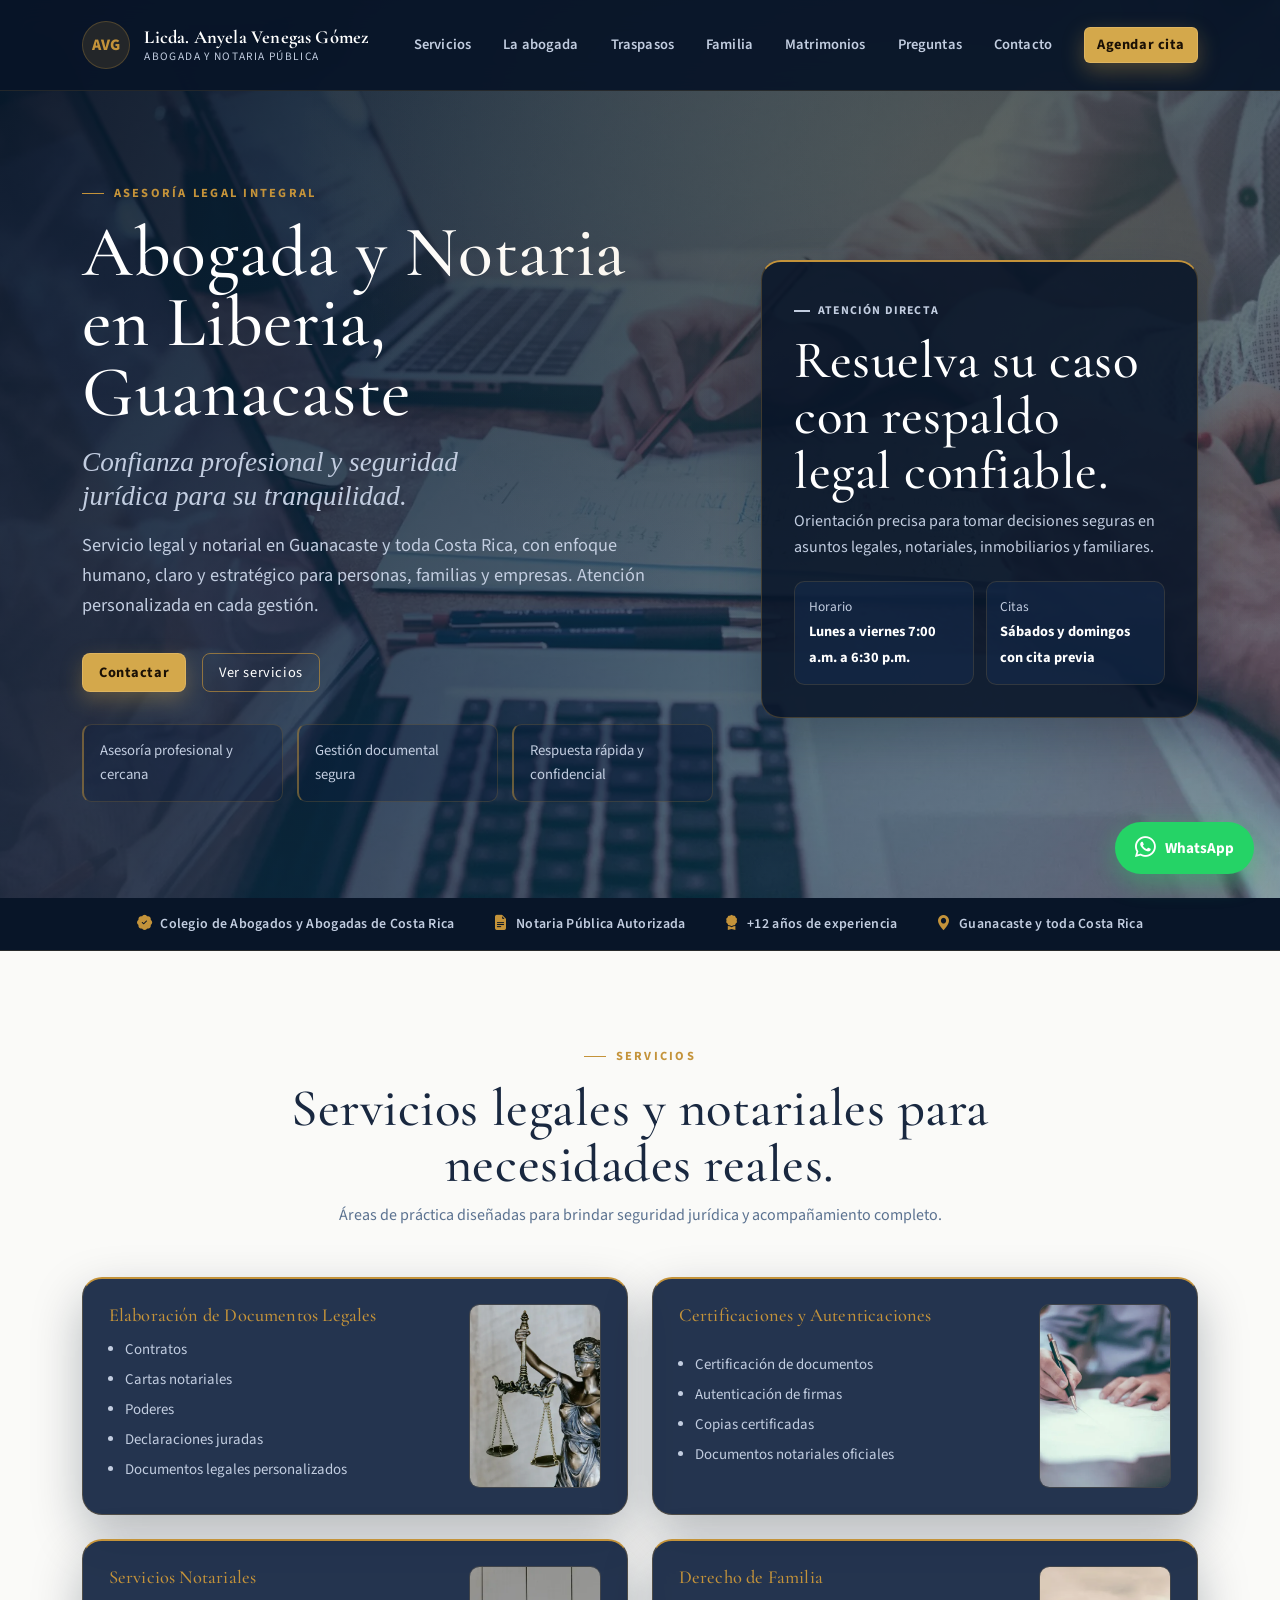
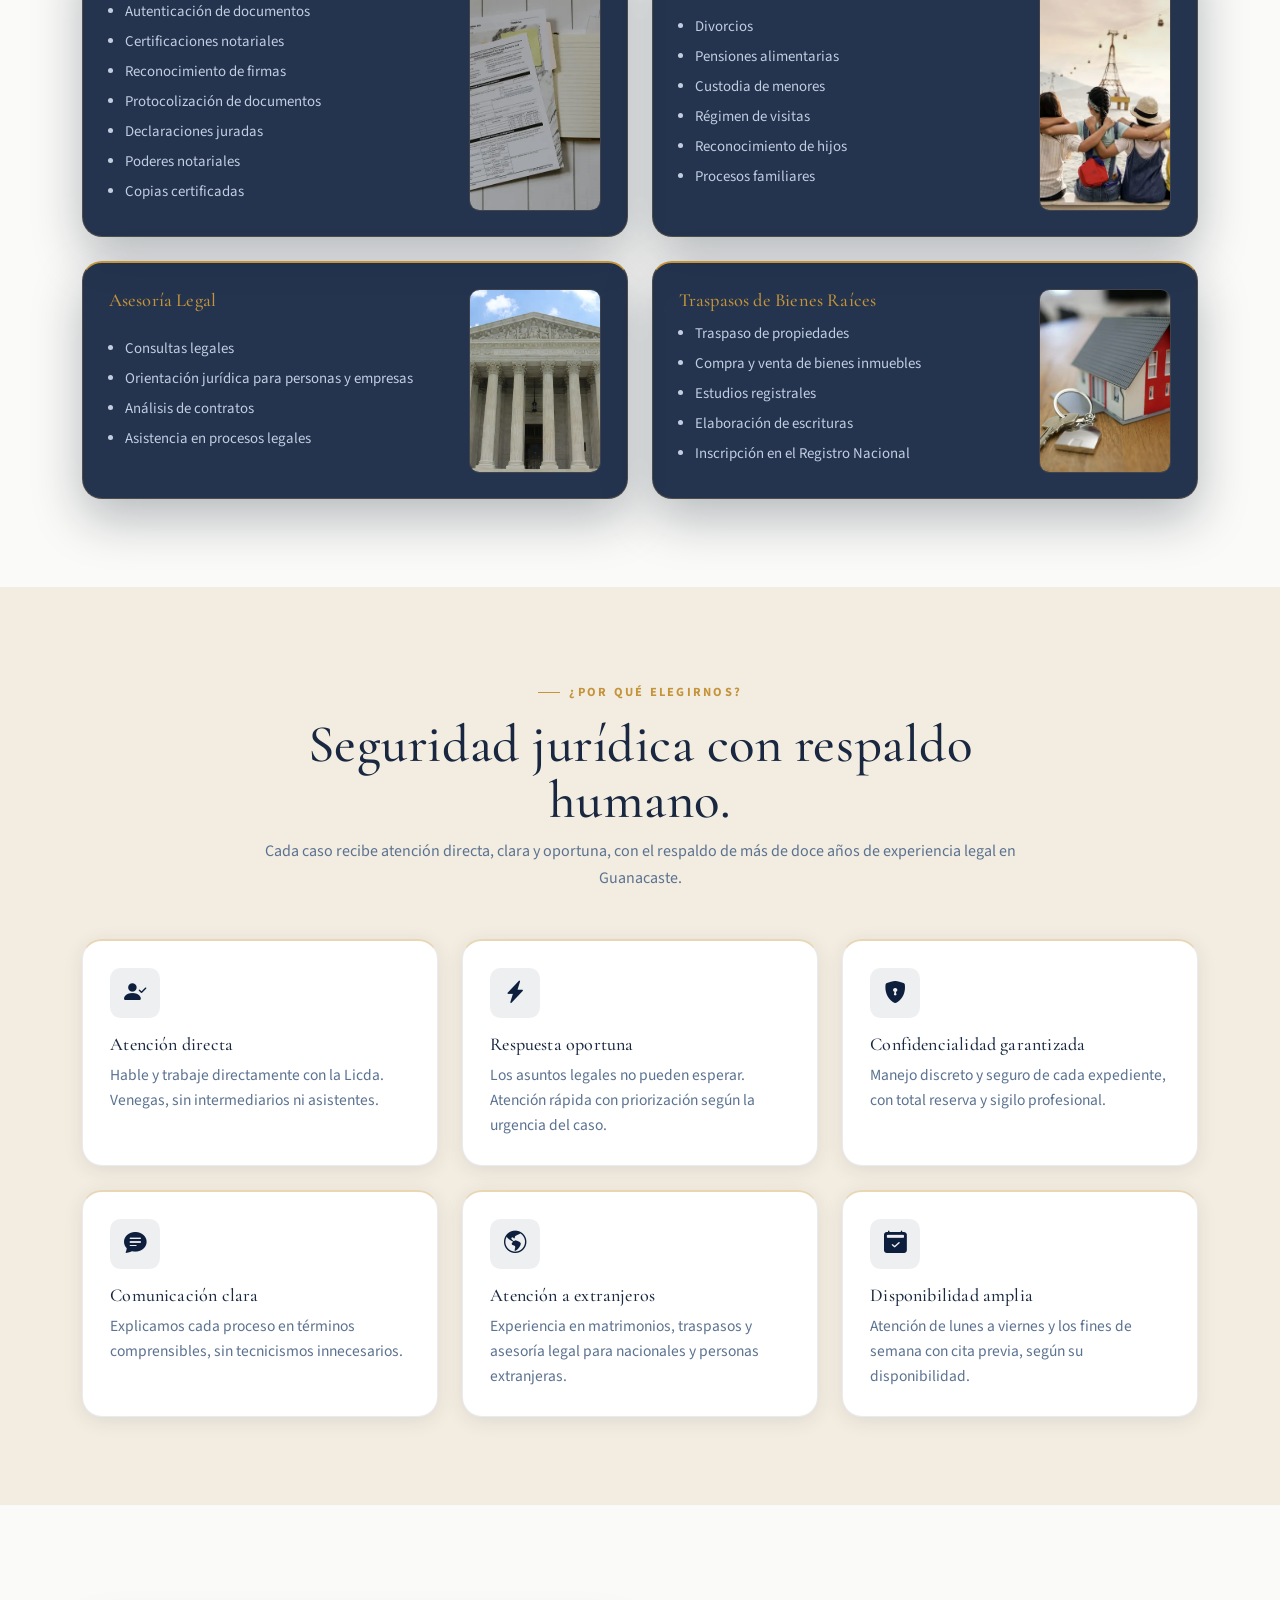
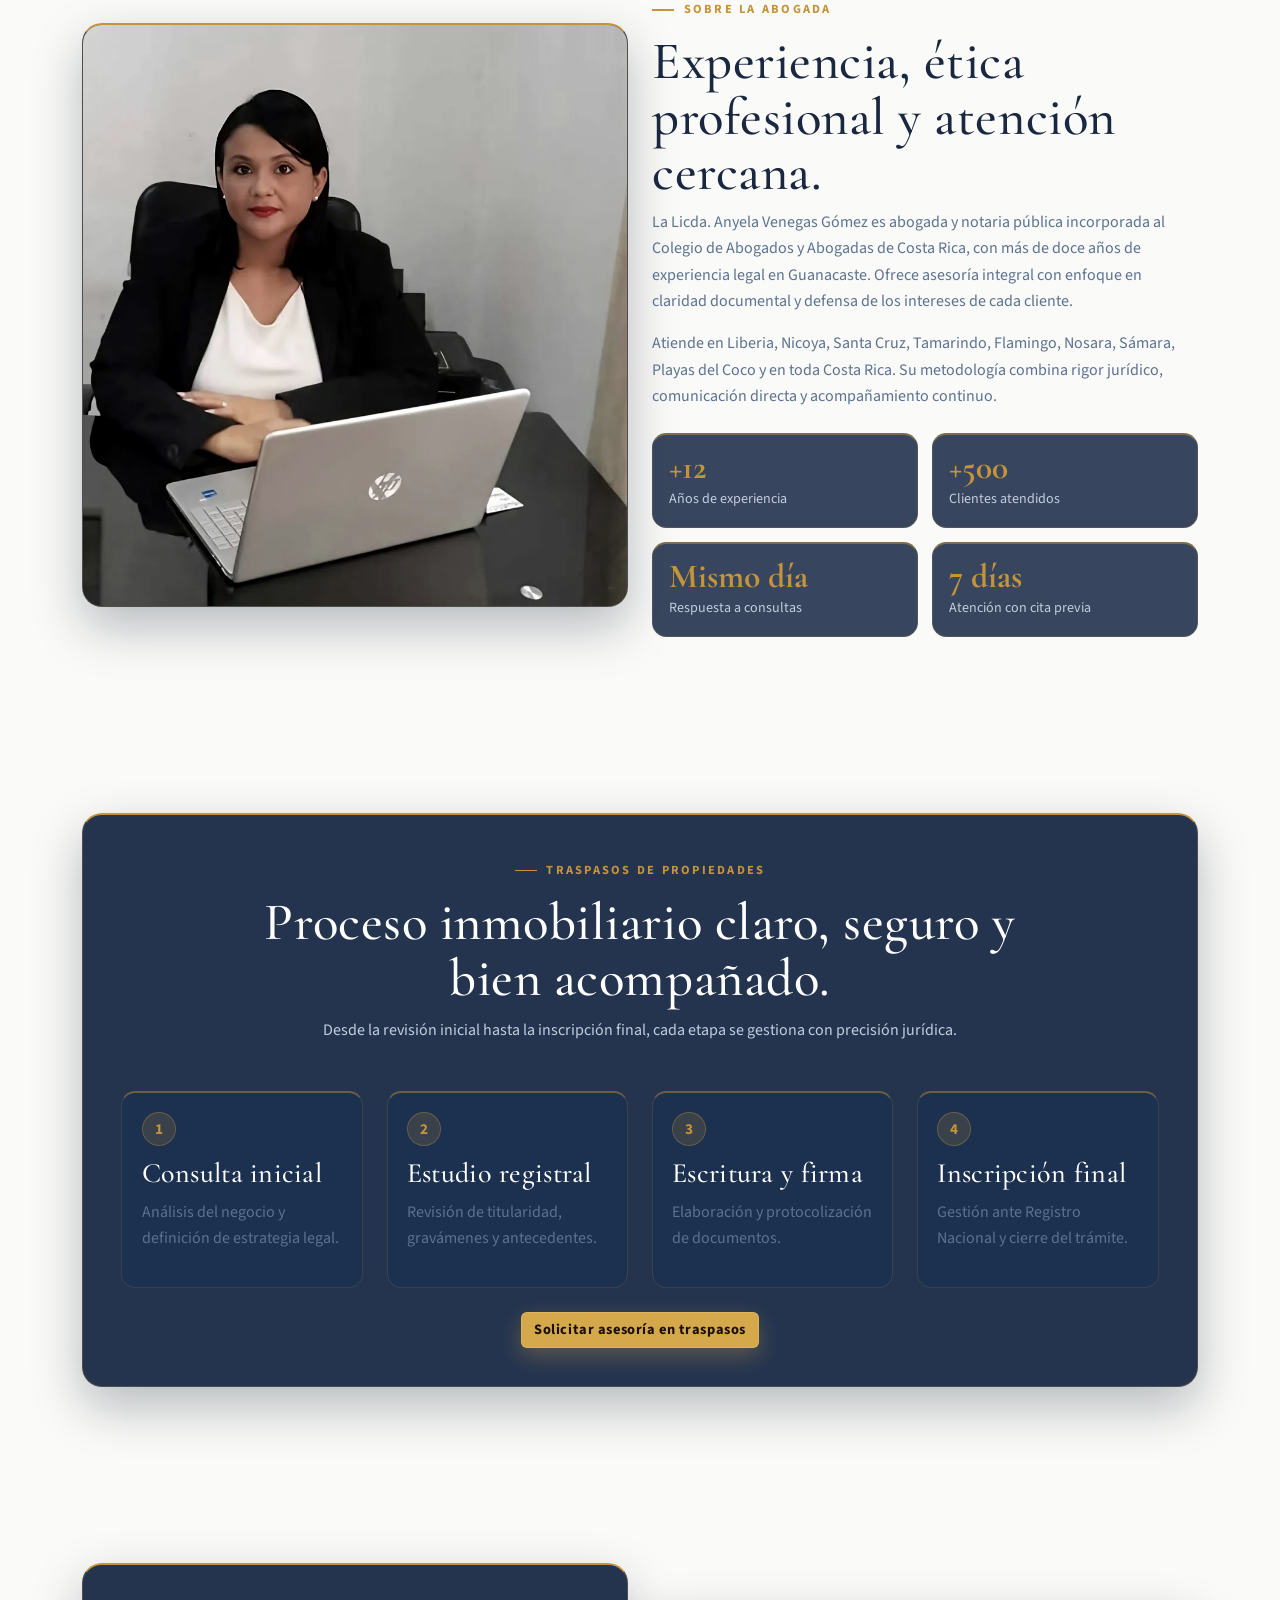
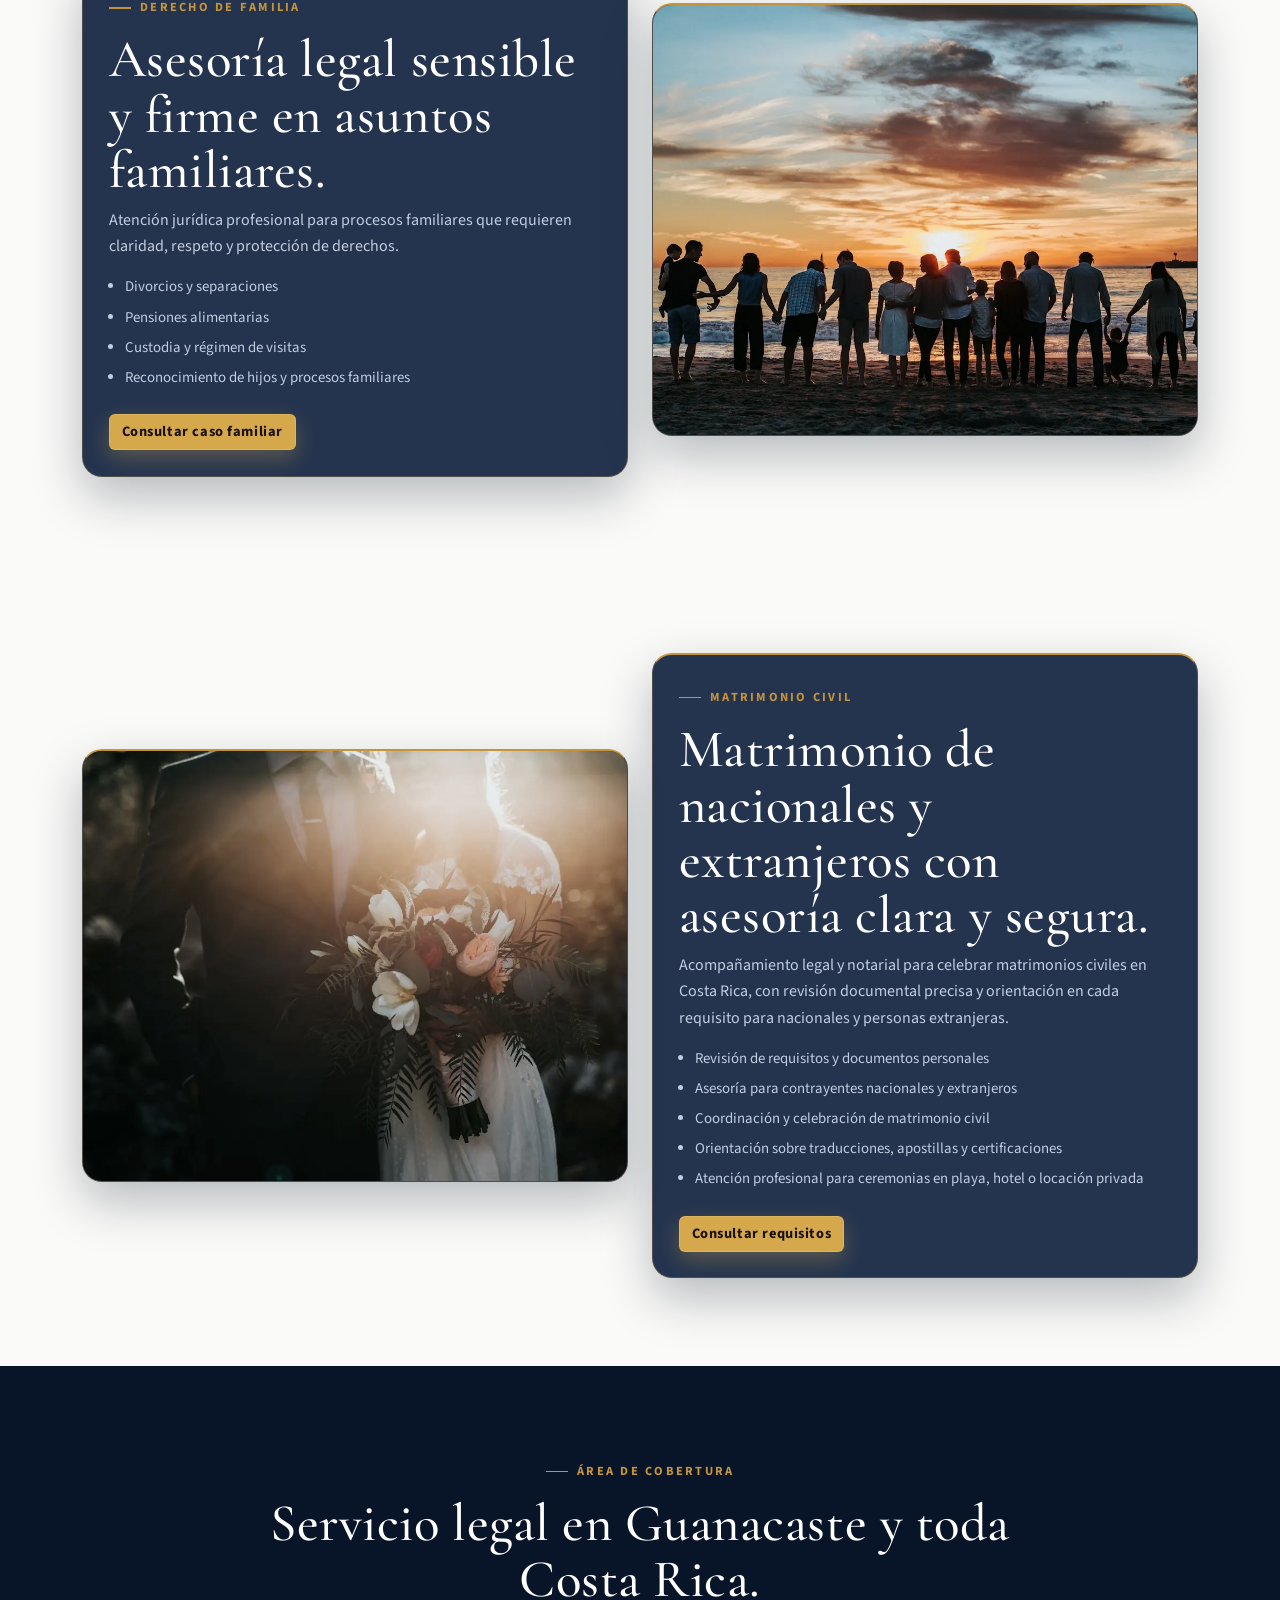
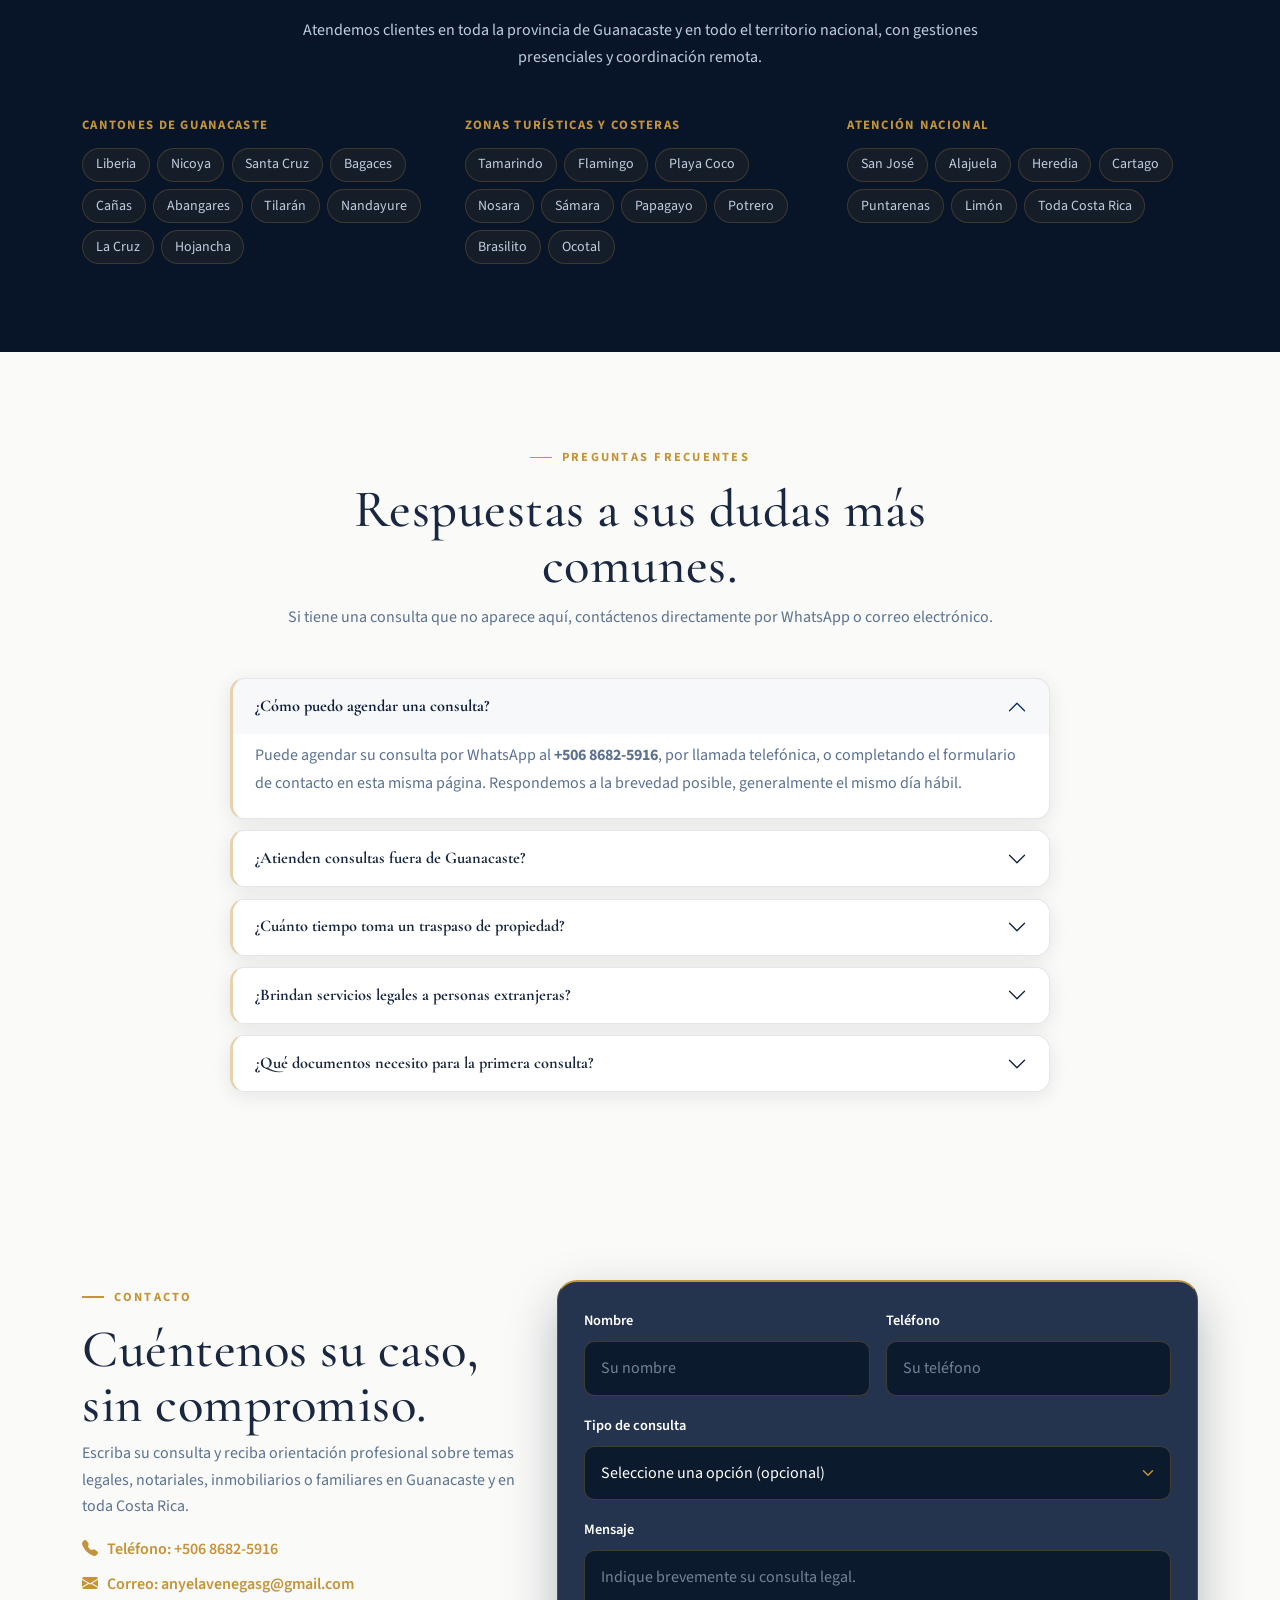
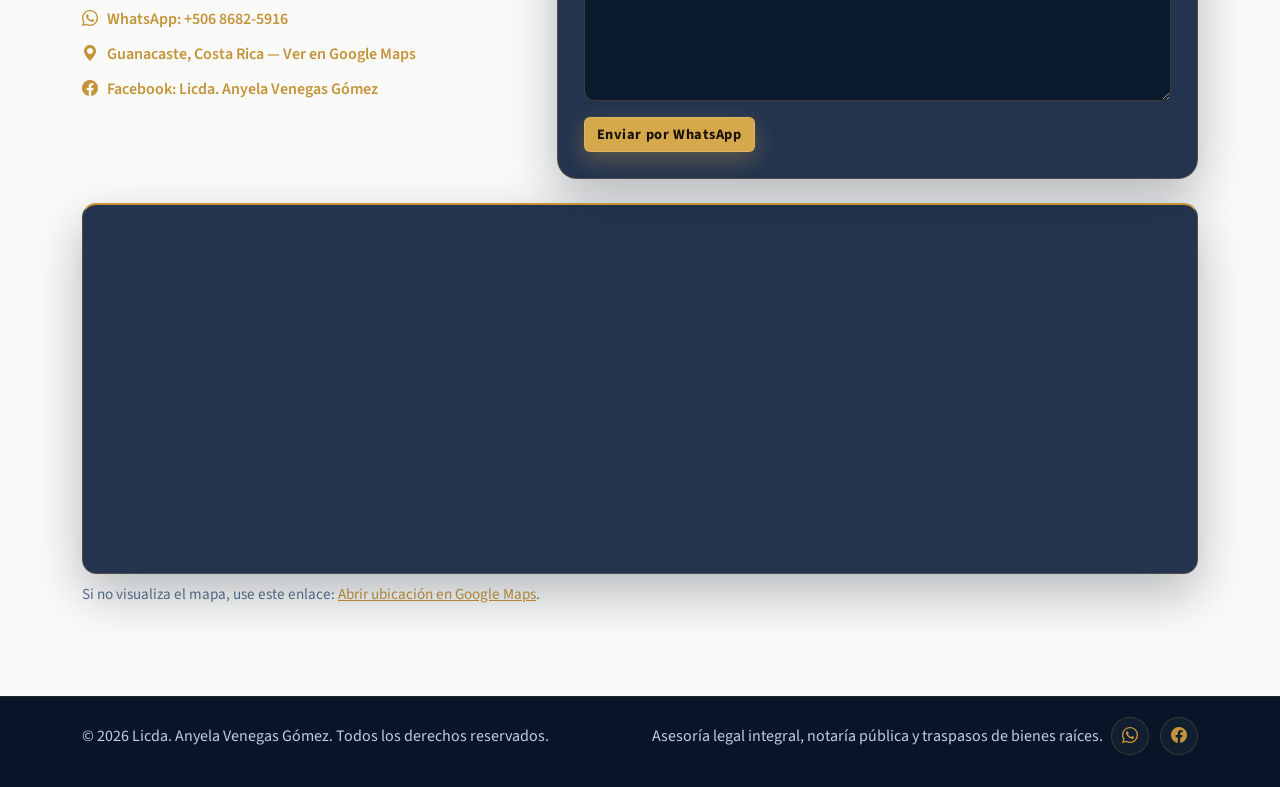
==== commit 821f05b9: "Ajustes Varios" ====
--- a/index.html
+++ b/index.html
@@ -3,7 +3,7 @@
 <head>
 	<meta charset="UTF-8">
 	<meta name="viewport" content="width=device-width, initial-scale=1.0">
-	<title>Abogada y Notaría en Guanacaste, Costa Rica | Licda. Anyela Venegas Gómez</title>
+	<title>Abogada y Notaria en Guanacaste, Costa Rica | Licda. Anyela Venegas Gómez</title>
 	<meta name="description" content="Licda. Anyela Venegas Gómez, abogada y notaria pública en Guanacaste, Costa Rica. Traspasos de propiedades, derecho de familia, matrimonios civiles y servicios notariales. Contáctenos hoy.">
 	<meta name="keywords" content="abogada en guanacaste, notaria en guanacaste, abogada costa rica, notaria publica costa rica, traspasos de propiedades guanacaste, servicios notariales, derecho de familia, abogada liberia guanacaste, matrimonio civil costa rica, traspaso propiedad guanacaste, divorcio guanacaste, pension alimentaria guanacaste, custodia menores costa rica, abogada extranjeros costa rica, matrimonio extranjeros costa rica, notaria liberia, abogada nicoya, abogada santa cruz guanacaste, abogada tamarindo">
 	<meta name="robots" content="index, follow, max-image-preview:large">
@@ -13,23 +13,24 @@
 	<meta name="ICBM" content="10.6321152, -85.4426206">
 	<meta name="author" content="Licda. Anyela Venegas Gómez">
 	<link rel="canonical" href="https://anyelavenegas.github.io/">
-	<meta property="og:title" content="Abogada y Notaría en Guanacaste, Costa Rica | Licda. Anyela Venegas Gómez">
+	<meta property="og:title" content="Abogada y Notaria en Guanacaste, Costa Rica | Licda. Anyela Venegas Gómez">
 	<meta property="og:description" content="Servicio legal integral en Guanacaste y Costa Rica: asesoría legal, notaría pública, traspasos de propiedades y derecho de familia.">
 	<meta property="og:type" content="website">
 	<meta property="og:url" content="https://anyelavenegas.github.io/">
 	<meta property="og:locale" content="es_CR">
-	<meta property="og:image" content="https://anyelavenegas.github.io/images/og-image.svg">
-	<meta property="og:image:alt" content="Licda. Anyela Venegas Gómez, Abogada y Notaría Pública en Guanacaste, Costa Rica">
+	<meta property="og:image" content="https://anyelavenegas.github.io/images/og-image.jpg">
+	<meta property="og:image:type" content="image/jpeg">
+	<meta property="og:image:width" content="1200">
+	<meta property="og:image:height" content="630">
+	<meta property="og:image:alt" content="Licda. Anyela Venegas Gómez, Abogada y Notaria Pública en Guanacaste, Costa Rica">
 	<meta name="twitter:card" content="summary_large_image">
-	<meta name="twitter:title" content="Abogada y Notaría en Guanacaste, Costa Rica | Licda. Anyela Venegas Gómez">
+	<meta name="twitter:title" content="Abogada y Notaria en Guanacaste, Costa Rica | Licda. Anyela Venegas Gómez">
 	<meta name="twitter:description" content="Asesoría legal integral, servicios notariales y traspasos de propiedades en Guanacaste y Costa Rica.">
-	<meta name="twitter:image" content="https://anyelavenegas.github.io/images/og-image.svg">
+	<meta name="twitter:image" content="https://anyelavenegas.github.io/images/og-image.jpg">
 	<meta name="theme-color" content="#0D1F3C">
 	<link rel="icon" type="image/svg+xml" href="images/favicon.svg">
 	<link rel="apple-touch-icon" href="images/favicon.svg">
-	<link rel="preload" as="image" href="https://images.unsplash.com/photo-1454165804606-c3d57bc86b40?auto=format&fit=crop&w=2000&q=80" fetchpriority="high">
-	<link rel="preconnect" href="https://images.unsplash.com">
-	<link rel="dns-prefetch" href="https://images.unsplash.com">
+	<link rel="preload" as="image" href="images/site/hero.webp" type="image/webp" fetchpriority="high">
 	<link rel="dns-prefetch" href="https://cdn.jsdelivr.net">
 	<link rel="stylesheet" href="https://cdn.jsdelivr.net/npm/bootstrap-icons@1.11.3/font/bootstrap-icons.css">
 	<link rel="preconnect" href="https://fonts.googleapis.com">
@@ -42,17 +43,18 @@
 	  "@context": "https://schema.org",
 	  "@type": "LegalService",
 	  "@id": "https://anyelavenegas.github.io/#negocio",
-	  "name": "Licda. Anyela Venegas Gómez - Abogada y Notaría Pública",
+	  "name": "Licda. Anyela Venegas Gómez - Abogada y Notaria Pública",
 	  "description": "Abogada y notaria pública en Guanacaste, Costa Rica. Servicios legales integrales: asesoría jurídica, notaría, traspasos de propiedades, derecho de familia y matrimonios civiles para nacionales y extranjeros.",
 	  "url": "https://anyelavenegas.github.io/",
-	  "image": "https://anyelavenegas.github.io/images/og-image.svg",
+	  "image": "https://anyelavenegas.github.io/images/og-image.jpg",
 	  "telephone": "+50686825916",
 	  "email": "anyelavenegasg@gmail.com",
 	  "priceRange": "$$",
 	  "currenciesAccepted": "CRC, USD",
 	  "knowsLanguage": "es",
 	  "sameAs": [
-	    "https://www.facebook.com/profile.php?id=61581840694167"
+	    "https://www.facebook.com/profile.php?id=61581840694167",
+	    "https://maps.google.com/?cid=7073497333193786535"
 	  ],
 	  "founder": {
 	    "@type": "Person",
@@ -83,6 +85,7 @@
 	    "latitude": 10.6321152,
 	    "longitude": -85.4426206
 	  },
+	  "hasMap": "https://maps.google.com/?cid=7073497333193786535",
 	  "hasOfferCatalog": {
 	    "@type": "OfferCatalog",
 	    "name": "Servicios Legales y Notariales",
@@ -160,29 +163,28 @@
 	</script>
 </head>
 <body>
-	<nav class="navbar navbar-expand-lg fixed-top site-navbar" id="mainNav">
+	<nav class="navbar navbar-expand-xl fixed-top site-navbar" id="mainNav">
 		<div class="container">
 			<a class="navbar-brand" href="#inicio">
 				<span class="brand-mark">AVG</span>
 				<span class="brand-copy">
 					<strong>Licda. Anyela Venegas Gómez</strong>
-					<small>Abogada y Notaría Pública</small>
+					<small>Abogada y Notaria Pública</small>
 				</span>
 			</a>
 			<button class="navbar-toggler" type="button" data-bs-toggle="collapse" data-bs-target="#navbarMenu" aria-controls="navbarMenu" aria-expanded="false" aria-label="Mostrar navegación">
 				<span class="navbar-toggler-icon"></span>
 			</button>
 			<div class="collapse navbar-collapse" id="navbarMenu">
-				<ul class="navbar-nav ms-auto align-items-lg-center gap-lg-3">
-					<li class="nav-item"><a class="nav-link" href="#inicio">Inicio</a></li>
+				<ul class="navbar-nav ms-auto align-items-xl-center gap-xl-3">
 					<li class="nav-item"><a class="nav-link" href="#servicios">Servicios</a></li>
-					<li class="nav-item"><a class="nav-link" href="#sobre">Sobre la abogada</a></li>
+					<li class="nav-item"><a class="nav-link" href="#sobre">La abogada</a></li>
 					<li class="nav-item"><a class="nav-link" href="#traspasos">Traspasos</a></li>
-					<li class="nav-item"><a class="nav-link" href="#familia">Derecho de familia</a></li>
+					<li class="nav-item"><a class="nav-link" href="#familia">Familia</a></li>
 					<li class="nav-item"><a class="nav-link" href="#matrimonios">Matrimonios</a></li>
-					<li class="nav-item"><a class="nav-link" href="#faq">Preguntas frecuentes</a></li>
+					<li class="nav-item"><a class="nav-link" href="#faq">Preguntas</a></li>
 					<li class="nav-item"><a class="nav-link" href="#contacto">Contacto</a></li>
-					<li class="nav-item ms-lg-2"><a class="btn btn-cta" href="#contacto">Agendar cita</a></li>
+					<li class="nav-item ms-xl-2"><a class="btn btn-cta" href="#contacto">Agendar cita</a></li>
 				</ul>
 			</div>
 		</div>
@@ -193,12 +195,9 @@
 			<div class="row g-5 align-items-center">
 				<div class="col-lg-7">
 					<span class="section-tag">Asesoría legal integral</span>
-					<h1>Confianza profesional y seguridad jurídica para su tranquilidad.</h1>
-					<div class="hero-badge" aria-label="Credencial">
-						<i class="bi bi-patch-check-fill"></i>
-						<span>Colegio de Abogados y Abogadas de Costa Rica · +12 años de experiencia</span>
-					</div>
-					<p class="lead-copy">Servicio legal y notarial en Guanacaste, Costa Rica, con enfoque humano, claro y estratégico para personas, familias y empresas. Atención personalizada en cada gestión.</p>
+					<h1>Abogada y Notaria en Liberia, Guanacaste</h1>
+					<p class="hero-subtitle">Confianza profesional y seguridad jurídica para su tranquilidad.</p>
+					<p class="lead-copy">Servicio legal y notarial en Guanacaste y toda Costa Rica, con enfoque humano, claro y estratégico para personas, familias y empresas. Atención personalizada en cada gestión.</p>
 					<div class="hero-actions d-flex flex-wrap gap-3">
 						<a class="btn btn-cta btn-lg" href="#contacto">Contactar</a>
 						<a class="btn btn-outline-gold btn-lg" href="#servicios">Ver servicios</a>
@@ -253,9 +252,9 @@
 					<div class="col-lg-6 order-lg-2">
 						<article class="service-card h-100 reveal">
 							<div class="service-media">
-								<img src="https://images.unsplash.com/photo-1453945619913-79ec89a82c51?auto=format&fit=crop&w=900&q=80" alt="Asesoría legal profesional en Guanacaste, Costa Rica" loading="lazy">
-							</div>
-							<h3>1. Asesoría Legal</h3>
+								<img src="images/site/asesoria-legal.webp" width="900" height="600" alt="Asesoría legal profesional en Guanacaste, Costa Rica" loading="lazy">
+							</div>
+							<h3>Asesoría Legal</h3>
 							<ul class="service-list">
 								<li>Consultas legales</li>
 								<li>Orientación jurídica para personas y empresas</li>
@@ -267,9 +266,9 @@
 					<div class="col-lg-6 order-lg-1">
 						<article class="service-card h-100 reveal">
 							<div class="service-media">
-								<img src="https://images.unsplash.com/photo-1554224155-1696413565d3?auto=format&fit=crop&w=900&q=80" alt="Servicios notariales y documentación legal en Guanacaste, Costa Rica" loading="lazy">
-							</div>
-							<h3>2. Servicios Notariales</h3>
+								<img src="images/site/servicios-notariales.webp" width="900" height="600" alt="Servicios notariales y documentación legal en Guanacaste, Costa Rica" loading="lazy">
+							</div>
+							<h3>Servicios Notariales</h3>
 							<ul class="service-list">
 								<li>Autenticación de documentos</li>
 								<li>Certificaciones notariales</li>
@@ -284,9 +283,9 @@
 					<div class="col-lg-6 order-lg-2">
 						<article class="service-card h-100 reveal">
 							<div class="service-media">
-								<img src="https://images.unsplash.com/photo-1560518883-ce09059eeffa?auto=format&fit=crop&w=900&q=80" alt="Traspaso y compra de propiedades en Guanacaste, Costa Rica" loading="lazy">
-							</div>
-							<h3>3. Traspasos de Bienes Raíces</h3>
+								<img src="images/site/traspasos-propiedades.webp" width="900" height="676" alt="Traspaso y compra de propiedades en Guanacaste, Costa Rica" loading="lazy">
+							</div>
+							<h3>Traspasos de Bienes Raíces</h3>
 							<ul class="service-list">
 								<li>Traspaso de propiedades</li>
 								<li>Compra y venta de bienes inmuebles</li>
@@ -299,9 +298,9 @@
 					<div class="col-lg-6 order-lg-1">
 						<article class="service-card h-100 reveal">
 							<div class="service-media">
-								<img src="https://images.unsplash.com/photo-1529156069898-49953e39b3ac?auto=format&fit=crop&w=900&q=80" alt="Asesoría en derecho de familia en Guanacaste: divorcios, pensiones y custodia" loading="lazy">
-							</div>
-							<h3>4. Derecho de Familia</h3>
+								<img src="images/site/derecho-familia-servicio.webp" width="900" height="506" alt="Asesoría en derecho de familia en Guanacaste: divorcios, pensiones y custodia" loading="lazy">
+							</div>
+							<h3>Derecho de Familia</h3>
 							<ul class="service-list">
 								<li>Divorcios</li>
 								<li>Pensiones alimentarias</li>
@@ -315,9 +314,9 @@
 					<div class="col-lg-6">
 						<article class="service-card h-100 reveal">
 							<div class="service-media">
-								<img src="https://images.unsplash.com/photo-1589829545856-d10d557cf95f?auto=format&fit=crop&w=900&q=80" alt="Elaboración de documentos legales" loading="lazy">
-							</div>
-							<h3>5. Elaboración de Documentos Legales</h3>
+								<img src="images/site/documentos-legales.webp" width="900" height="600" alt="Elaboración de documentos legales" loading="lazy">
+							</div>
+							<h3>Elaboración de Documentos Legales</h3>
 							<ul class="service-list">
 								<li>Contratos</li>
 								<li>Cartas notariales</li>
@@ -330,9 +329,9 @@
 					<div class="col-lg-6">
 						<article class="service-card h-100 reveal">
 							<div class="service-media">
-								<img src="https://images.unsplash.com/photo-1450101499163-c8848c66ca85?auto=format&fit=crop&w=900&q=80" alt="Certificaciones y autenticaciones notariales" loading="lazy">
-							</div>
-							<h3>6. Certificaciones y Autenticaciones</h3>
+								<img src="images/site/certificaciones.webp" width="900" height="600" alt="Certificaciones y autenticaciones notariales" loading="lazy">
+							</div>
+							<h3>Certificaciones y Autenticaciones</h3>
 							<ul class="service-list">
 								<li>Certificación de documentos</li>
 								<li>Autenticación de firmas</li>
@@ -404,7 +403,7 @@
 				<div class="row g-4 align-items-center">
 					<div class="col-lg-6">
 						<div class="image-card reveal">
-							<img src="images/licda-anyela.jpeg" alt="Licda. Anyela Venegas Gómez, Abogada y Notaría Pública" loading="lazy">
+							<img src="images/site/licda-anyela.webp" width="900" height="962" alt="Licda. Anyela Venegas Gómez, Abogada y Notaria Pública" loading="lazy">
 						</div>
 					</div>
 					<div class="col-lg-6 reveal">
@@ -415,8 +414,8 @@
 						<div class="metrics-grid">
 							<div class="metric-item"><strong>+12</strong><span>Años de experiencia</span></div>
 							<div class="metric-item"><strong>+500</strong><span>Clientes atendidos</span></div>
-							<div class="metric-item"><strong>100%</strong><span>Compromiso profesional</span></div>
-							<div class="metric-item"><strong>Alta</strong><span>Confidencialidad</span></div>
+							<div class="metric-item"><strong>Mismo día</strong><span>Respuesta a consultas</span></div>
+							<div class="metric-item"><strong>7 días</strong><span>Atención con cita previa</span></div>
 						</div>
 					</div>
 				</div>
@@ -473,7 +472,7 @@
 					</div>
 					<div class="col-lg-6">
 						<div class="image-card reveal">
-							<img src="https://images.unsplash.com/photo-1511895426328-dc8714191300?auto=format&fit=crop&w=1600&q=80" alt="Familia reunida en un entorno cálido, representando acompañamiento en derecho de familia" loading="lazy">
+							<img src="images/site/derecho-familia.webp" width="1200" height="800" alt="Familia reunida en un entorno cálido, representando acompañamiento en derecho de familia" loading="lazy">
 						</div>
 					</div>
 				</div>
@@ -502,7 +501,7 @@
 					</div>
 					<div class="col-lg-6 order-lg-1">
 						<div class="image-card reveal">
-							<img src="https://images.unsplash.com/photo-1519741497674-611481863552?auto=format&fit=crop&w=1600&q=80" alt="Matrimonio civil en la playa de Guanacaste, Costa Rica" loading="lazy">
+							<img src="images/site/matrimonio-civil.webp" width="1200" height="800" alt="Matrimonio civil en la playa de Guanacaste, Costa Rica" loading="lazy">
 						</div>
 					</div>
 				</div>
@@ -641,22 +640,12 @@
 						<span class="section-tag">Contacto</span>
 						<h2>Cuéntenos su caso, sin compromiso.</h2>
 						<p>Escriba su consulta y reciba orientación profesional sobre temas legales, notariales, inmobiliarios o familiares en Guanacaste y en toda Costa Rica.</p>
-						<div class="d-flex flex-wrap gap-2 mb-3">
-							<a class="btn btn-cta" href="https://wa.me/50686825916?text=Hola%2C%20deseo%20agendar%20una%20cita." target="_blank" rel="noopener noreferrer">Agendar cita</a>
-						</div>
-						<div class="social-panel" aria-label="Redes sociales">
-							<p class="social-title mb-2">Redes sociales</p>
-							<div class="social-links">
-								<a class="social-chip" href="https://wa.me/50686825916?text=Hola%2C%20deseo%20realizar%20una%20consulta." target="_blank" rel="noopener noreferrer"><i class="bi bi-whatsapp"></i><span>WhatsApp</span></a>
-								<span class="social-chip social-chip-muted" aria-label="Instagram (próximamente)"><i class="bi bi-instagram"></i><span>Instagram</span></span>
-								<a class="social-chip" href="https://www.facebook.com/profile.php?id=61581840694167" target="_blank" rel="noopener noreferrer"><i class="bi bi-facebook"></i><span>Facebook</span></a>
-							</div>
-						</div>
 						<address class="contact-links">
 							<a href="tel:+50686825916"><i class="bi bi-telephone-fill"></i> Teléfono: +506 8682-5916</a>
 							<a href="mailto:anyelavenegasg@gmail.com"><i class="bi bi-envelope-fill"></i> Correo: anyelavenegasg@gmail.com</a>
 							<a href="https://wa.me/50686825916?text=Hola%2C%20deseo%20agendar%20una%20consulta%20legal." target="_blank" rel="noopener noreferrer"><i class="bi bi-whatsapp"></i> WhatsApp: +506 8682-5916</a>
-							<a href="https://maps.app.goo.gl/MC8vjyk4hRHhpdn8A" target="_blank" rel="noopener noreferrer"><i class="bi bi-geo-alt-fill"></i> Guanacaste, Costa Rica — Ver en Google Maps</a>
+							<a href="https://maps.app.goo.gl/QScPcisD3fKSQhXV8" target="_blank" rel="noopener noreferrer"><i class="bi bi-geo-alt-fill"></i> Guanacaste, Costa Rica — Ver en Google Maps</a>
+							<a href="https://www.facebook.com/profile.php?id=61581840694167" target="_blank" rel="noopener noreferrer"><i class="bi bi-facebook"></i> Facebook: Licda. Anyela Venegas Gómez</a>
 						</address>
 					</div>
 					<div class="col-lg-7 reveal">
@@ -700,9 +689,9 @@
 				<div class="row mt-4">
 					<div class="col-12">
 						<div class="map-frame reveal">
-							<iframe title="Ubicación de oficina en Google Maps" src="https://www.google.com/maps?q=10.6321152,-85.4426206&z=17&output=embed" loading="lazy"></iframe>
-						</div>
-						<p class="map-note mt-2 mb-0">Si no visualiza el mapa, use este enlace: <a href="https://maps.app.goo.gl/MC8vjyk4hRHhpdn8A" target="_blank" rel="noopener noreferrer">Abrir ubicación en Google Maps</a>.</p>
+							<iframe title="Ubicación de oficina en Google Maps" src="https://maps.google.com/maps?cid=7073497333193786535&z=17&output=embed" loading="lazy"></iframe>
+						</div>
+						<p class="map-note mt-2 mb-0">Si no visualiza el mapa, use este enlace: <a href="https://maps.app.goo.gl/QScPcisD3fKSQhXV8" target="_blank" rel="noopener noreferrer">Abrir ubicación en Google Maps</a>.</p>
 					</div>
 				</div>
 			</div>
@@ -716,9 +705,7 @@
 				<p class="mb-0">Asesoría legal integral, notaría pública y traspasos de bienes raíces.</p>
 				<div class="footer-social" aria-label="Redes sociales">
 					<a href="https://wa.me/50686825916?text=Hola%2C%20deseo%20realizar%20una%20consulta." target="_blank" rel="noopener noreferrer" aria-label="WhatsApp"><i class="bi bi-whatsapp"></i></a>
-					<a href="https://www.facebook.com/profile.php?id=61581840694167" target="_blank" rel="noopener noreferrer" aria-label="Facebook"><i class="bi bi-facebook"></i></a>
-					<span aria-label="Instagram (próximamente)"><i class="bi bi-instagram"></i></span>
-				</div>
+					<a href="https://www.facebook.com/profile.php?id=61581840694167" target="_blank" rel="noopener noreferrer" aria-label="Facebook"><i class="bi bi-facebook"></i></a>				</div>
 			</div>
 		</div>
 	</footer>
@@ -727,6 +714,10 @@
 		<i class="bi bi-whatsapp"></i>
 		<span class="whatsapp-fab-label">WhatsApp</span>
 	</a>
+	<nav class="mobile-cta-bar" aria-label="Contacto rápido">
+		<a class="mobile-cta-call" href="tel:+50686825916"><i class="bi bi-telephone-fill"></i><span>Llamar</span></a>
+		<a class="mobile-cta-wa" href="https://wa.me/50686825916?text=Hola%2C%20deseo%20realizar%20una%20consulta%20legal." target="_blank" rel="noopener noreferrer"><i class="bi bi-whatsapp"></i><span>WhatsApp</span></a>
+	</nav>
 	<button class="back-to-top" id="backToTop" aria-label="Volver al inicio" type="button">
 		<i class="bi bi-arrow-up"></i>
 	</button>
--- a/css/styles.css
+++ b/css/styles.css
@@ -120,8 +120,13 @@
     font-weight: 600;
     font-size: 0.91rem;
     letter-spacing: 0.01em;
+    white-space: nowrap;
     position: relative;
     transition: color var(--transition-smooth);
+}
+
+.site-navbar .btn-cta {
+    white-space: nowrap;
 }
 
 .navbar .nav-link.active {
@@ -234,7 +239,7 @@
     padding: 11rem 0 6rem;
     background:
         linear-gradient(135deg, rgba(8, 21, 40, 0.92) 0%, rgba(13, 31, 60, 0.72) 55%, rgba(13, 31, 60, 0.38) 100%),
-        url("https://images.unsplash.com/photo-1454165804606-c3d57bc86b40?auto=format&fit=crop&w=2000&q=80") center/cover no-repeat;
+        url("../images/site/hero.webp") center/cover no-repeat;
     overflow: hidden;
 }
 
@@ -247,10 +252,20 @@
 }
 
 .hero-section h1 {
-    max-width: 13ch;
-    font-size: clamp(3rem, 6.5vw, 5.6rem);
-    line-height: 0.92;
+    max-width: 18ch;
+    font-size: clamp(2.7rem, 5.6vw, 4.8rem);
+    line-height: 0.98;
+    margin-bottom: 1rem;
+}
+
+.hero-subtitle {
+    max-width: 30ch;
     margin-bottom: 1.1rem;
+    color: var(--cta-hover);
+    font-family: "Cormorant Garamond", serif;
+    font-size: clamp(1.35rem, 2.2vw, 1.7rem);
+    font-style: italic;
+    line-height: 1.25;
 }
 
 .hero-section h1,
@@ -446,6 +461,7 @@
     font-family: "Cormorant Garamond", serif;
     font-size: 2.1rem;
     line-height: 1;
+    white-space: nowrap;
 }
 
 .metric-item span {
@@ -1066,6 +1082,61 @@
     transition: opacity 0.25s ease, transform 0.25s ease, background-color 0.25s ease, border-color 0.25s ease;
 }
 
+.mobile-cta-bar {
+    display: none;
+}
+
+@media (max-width: 767.98px) {
+    body {
+        padding-bottom: 4.4rem;
+    }
+
+    .mobile-cta-bar {
+        position: fixed;
+        right: 0;
+        bottom: 0;
+        left: 0;
+        z-index: 1040;
+        display: grid;
+        grid-template-columns: 1fr 1fr;
+        gap: 0.6rem;
+        padding: 0.6rem 1rem calc(0.6rem + env(safe-area-inset-bottom));
+        background: rgba(6, 14, 30, 0.97);
+        border-top: 1px solid rgba(196, 147, 58, 0.25);
+        backdrop-filter: blur(12px);
+        -webkit-backdrop-filter: blur(12px);
+    }
+
+    .mobile-cta-bar a {
+        display: flex;
+        align-items: center;
+        justify-content: center;
+        gap: 0.5rem;
+        min-height: 48px;
+        border-radius: var(--radius-sm);
+        font-weight: 700;
+        text-decoration: none;
+    }
+
+    .mobile-cta-call {
+        background: var(--cta);
+        color: #1a1005;
+    }
+
+    .mobile-cta-wa {
+        background: #25d366;
+        color: #ffffff;
+    }
+
+    .whatsapp-fab {
+        display: none !important;
+    }
+
+    .back-to-top {
+        bottom: 5.4rem !important;
+    }
+}
+
 .back-to-top.visible {
     opacity: 1;
     pointer-events: auto;
@@ -1186,7 +1257,7 @@
 /* ============================================================
    Responsive breakpoints
    ============================================================ */
-@media (max-width: 991.98px) {
+@media (max-width: 1199.98px) {
     .navbar-collapse {
         margin-top: 1rem;
         padding: 1rem;
@@ -1194,7 +1265,9 @@
         background: rgba(8, 21, 40, 0.97);
         border: 1px solid rgba(196, 147, 58, 0.18);
     }
-
+}
+
+@media (max-width: 991.98px) {
     .hero-section {
         padding-top: 9rem;
     }
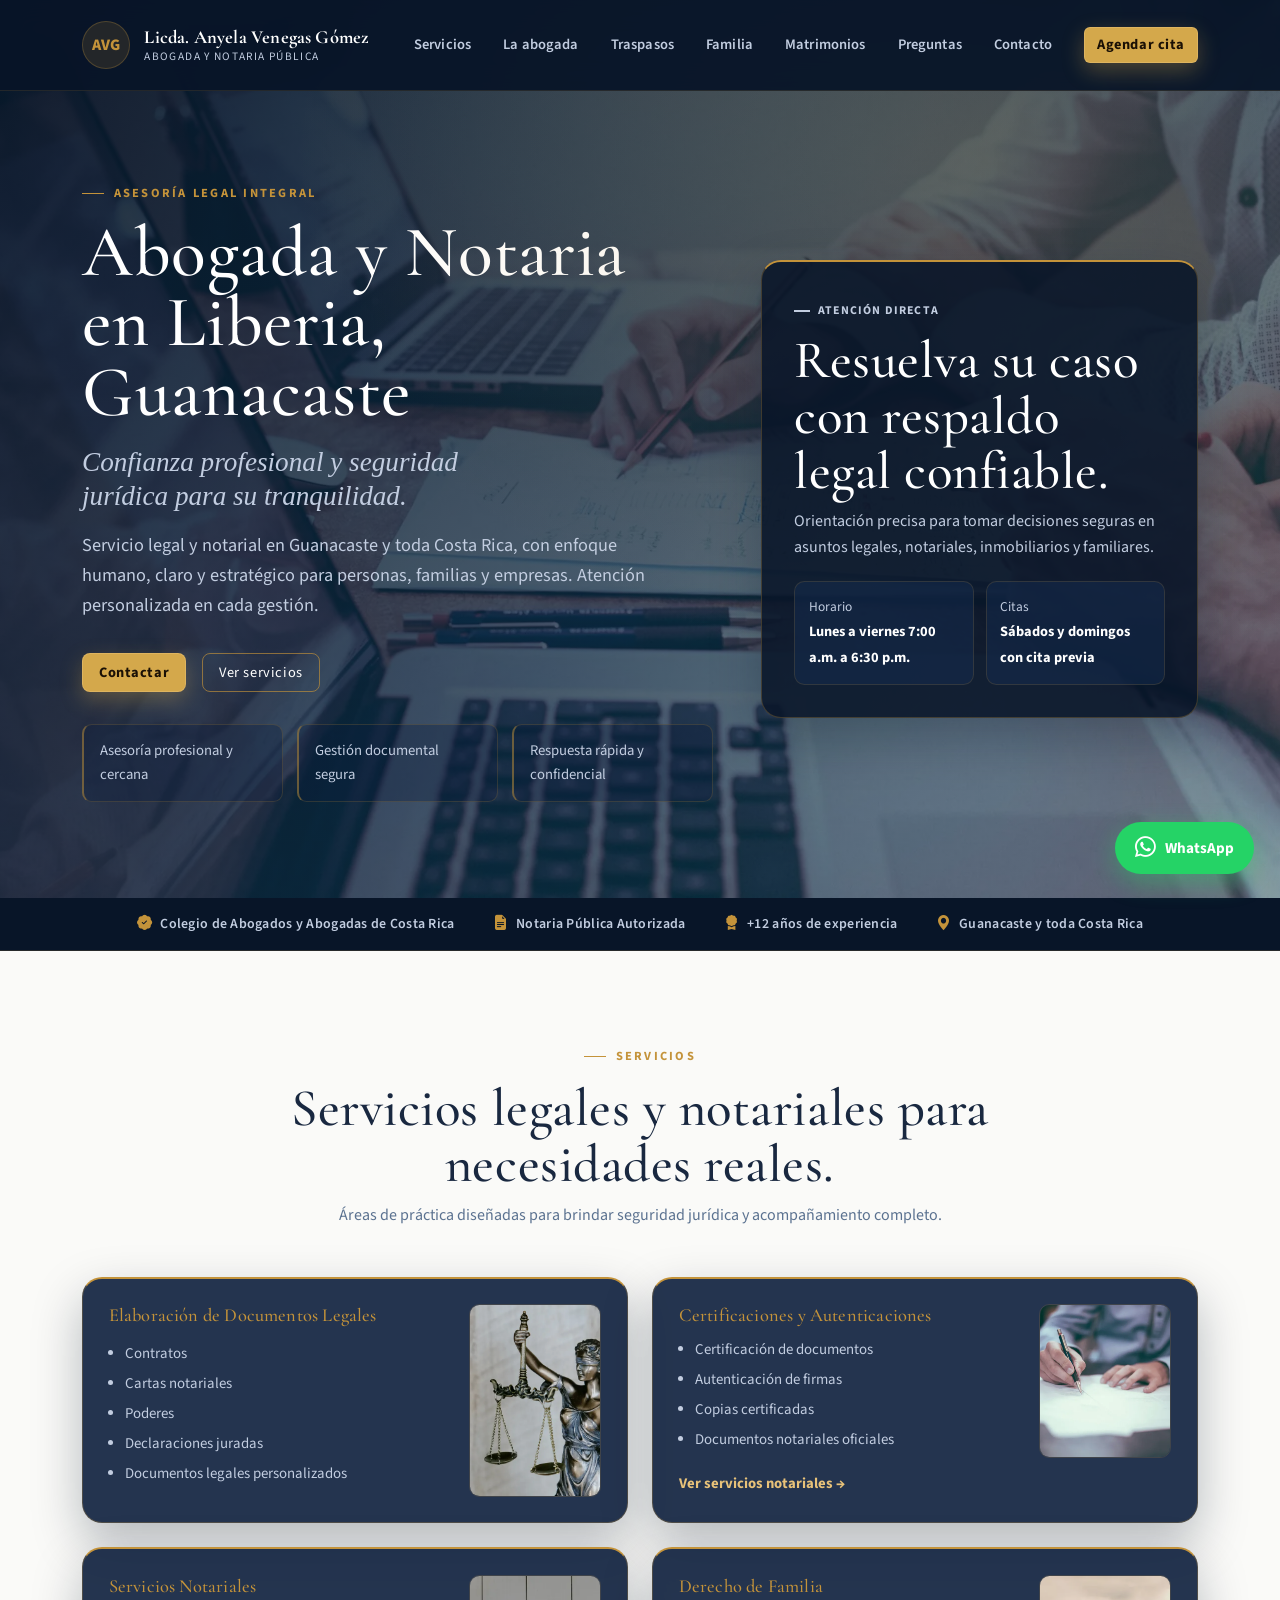
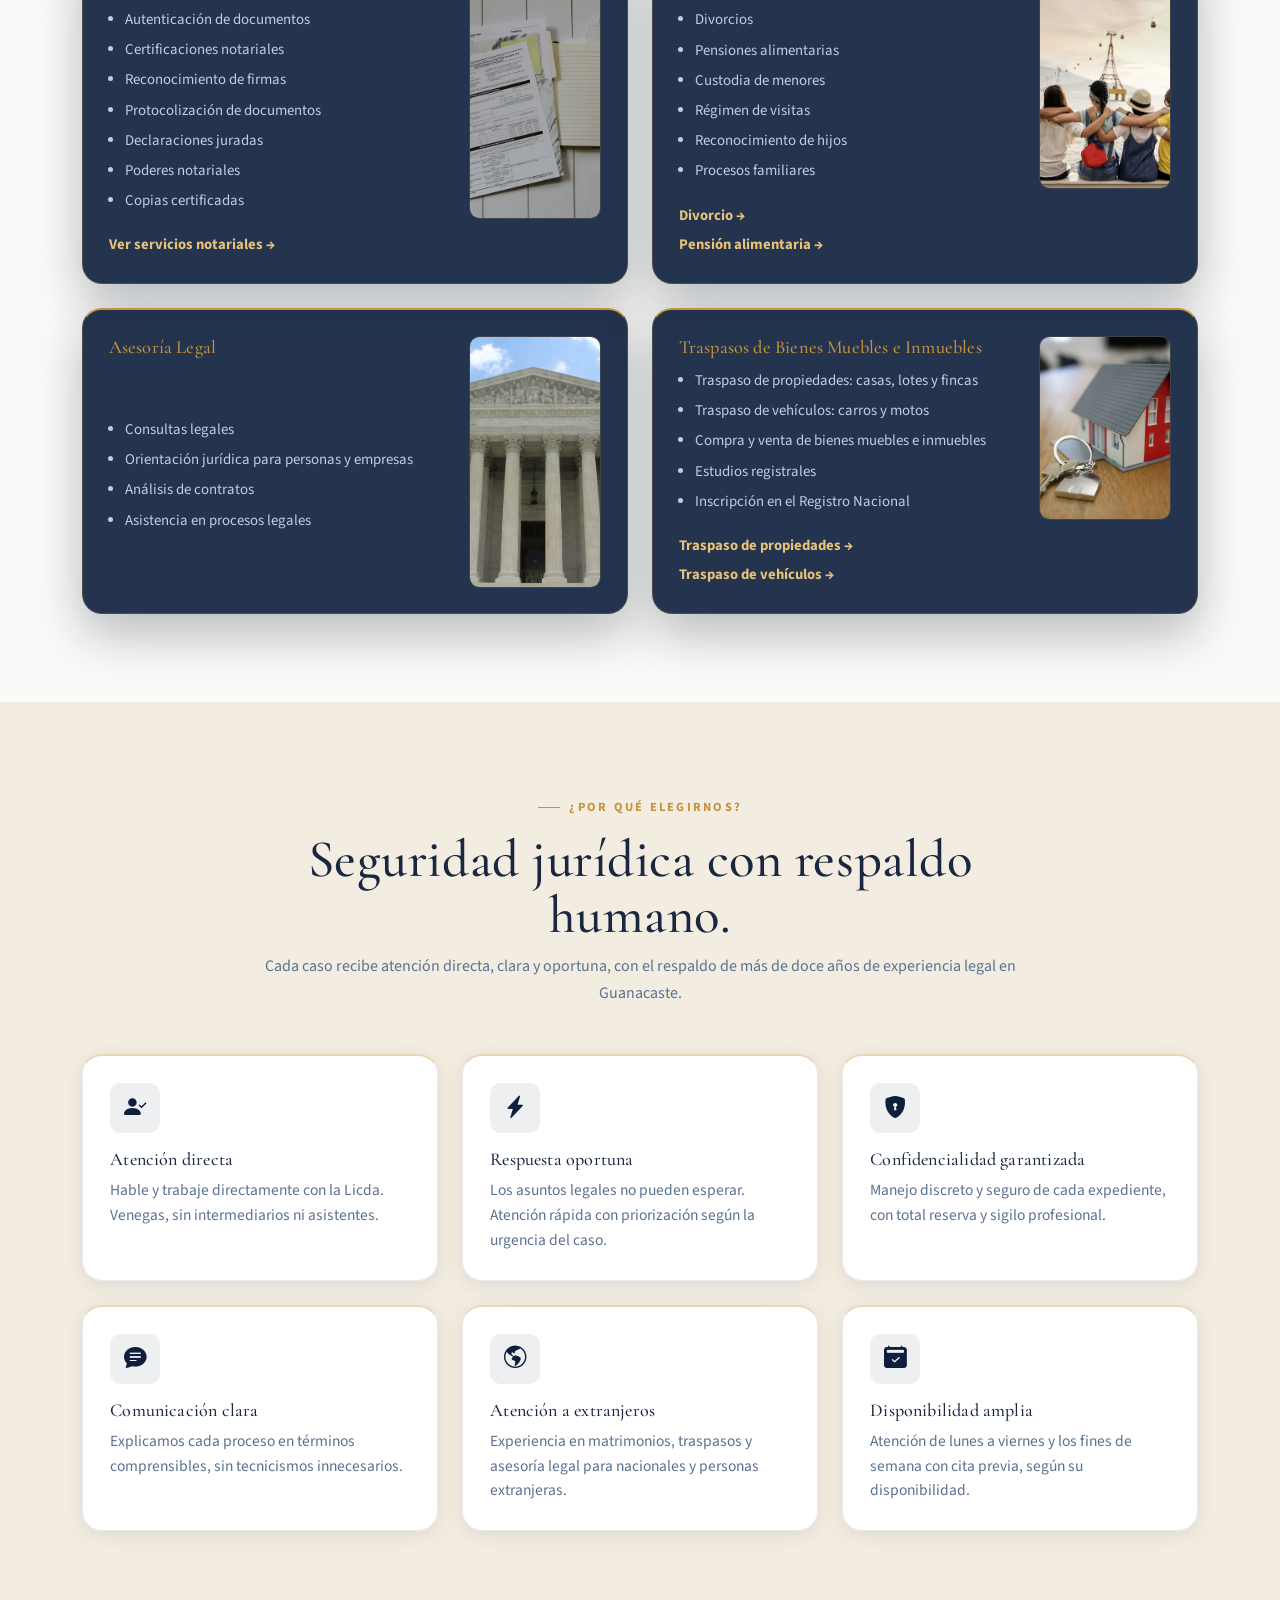
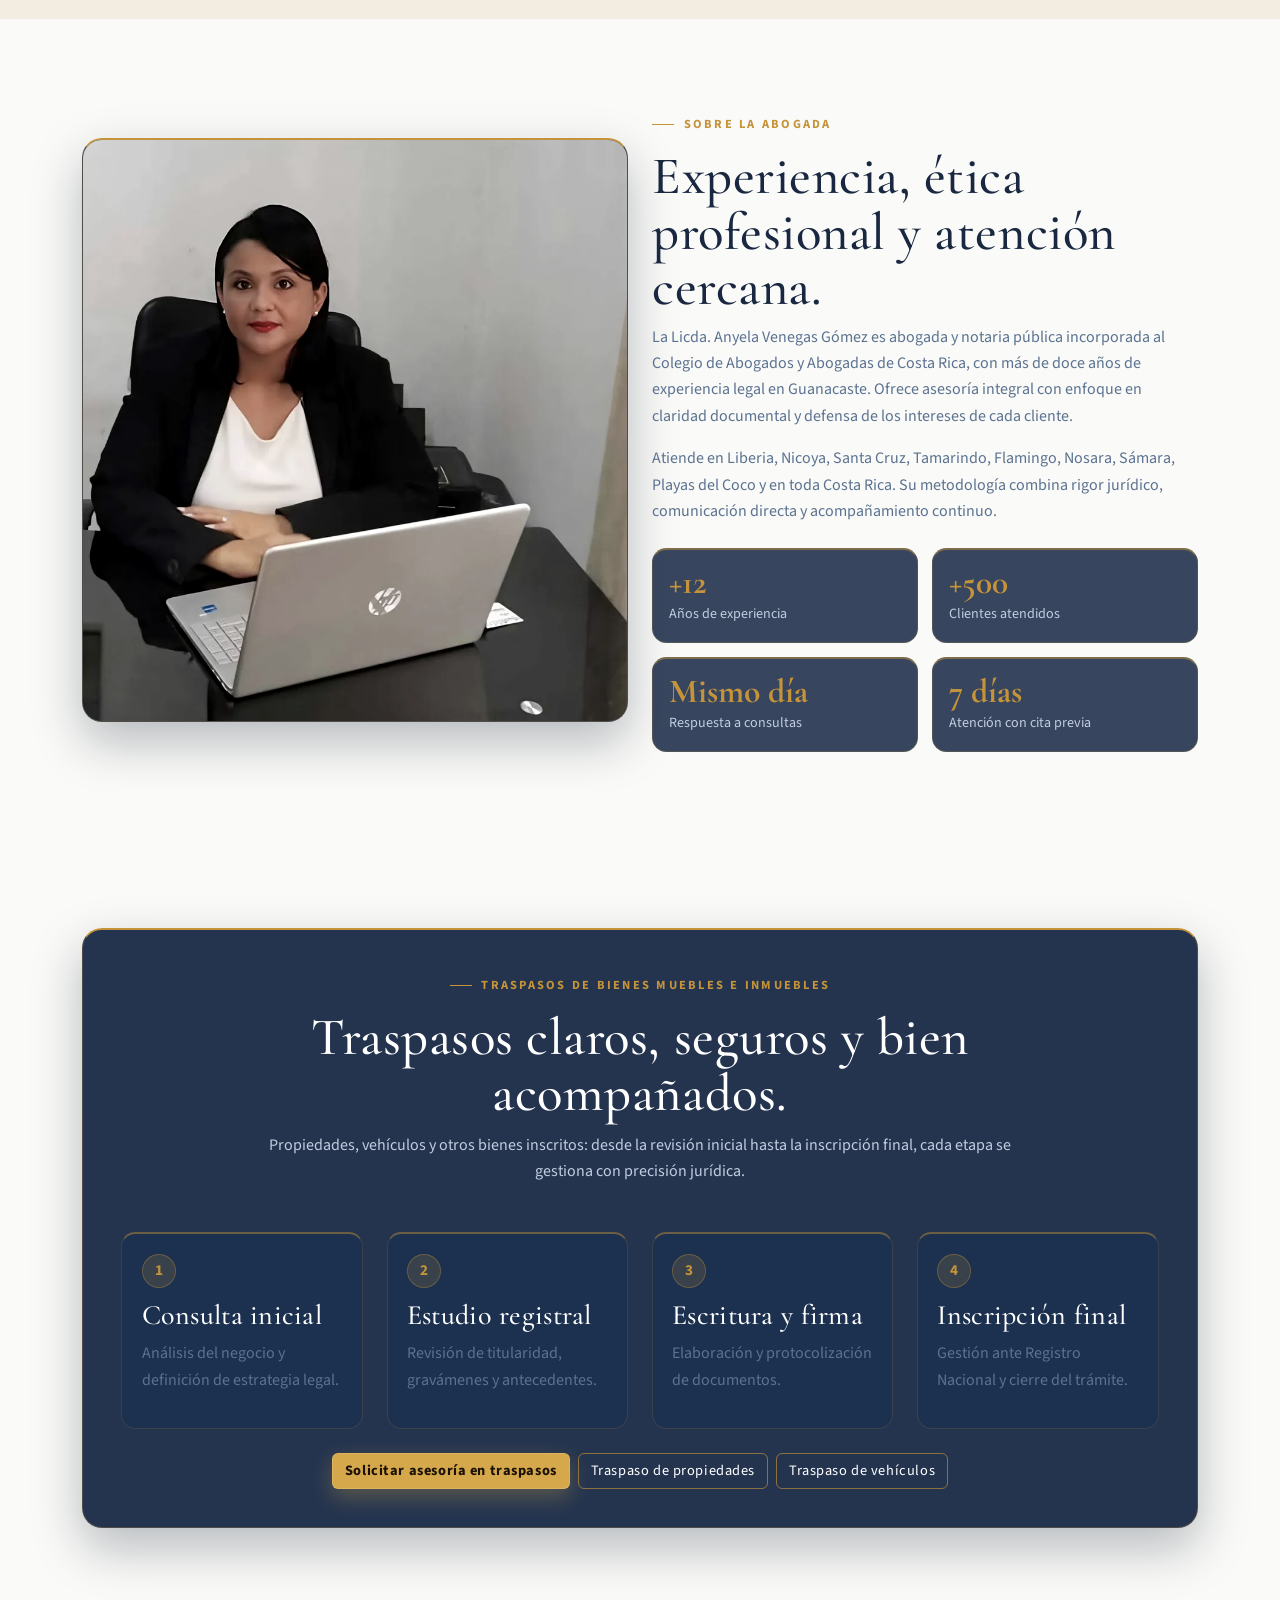
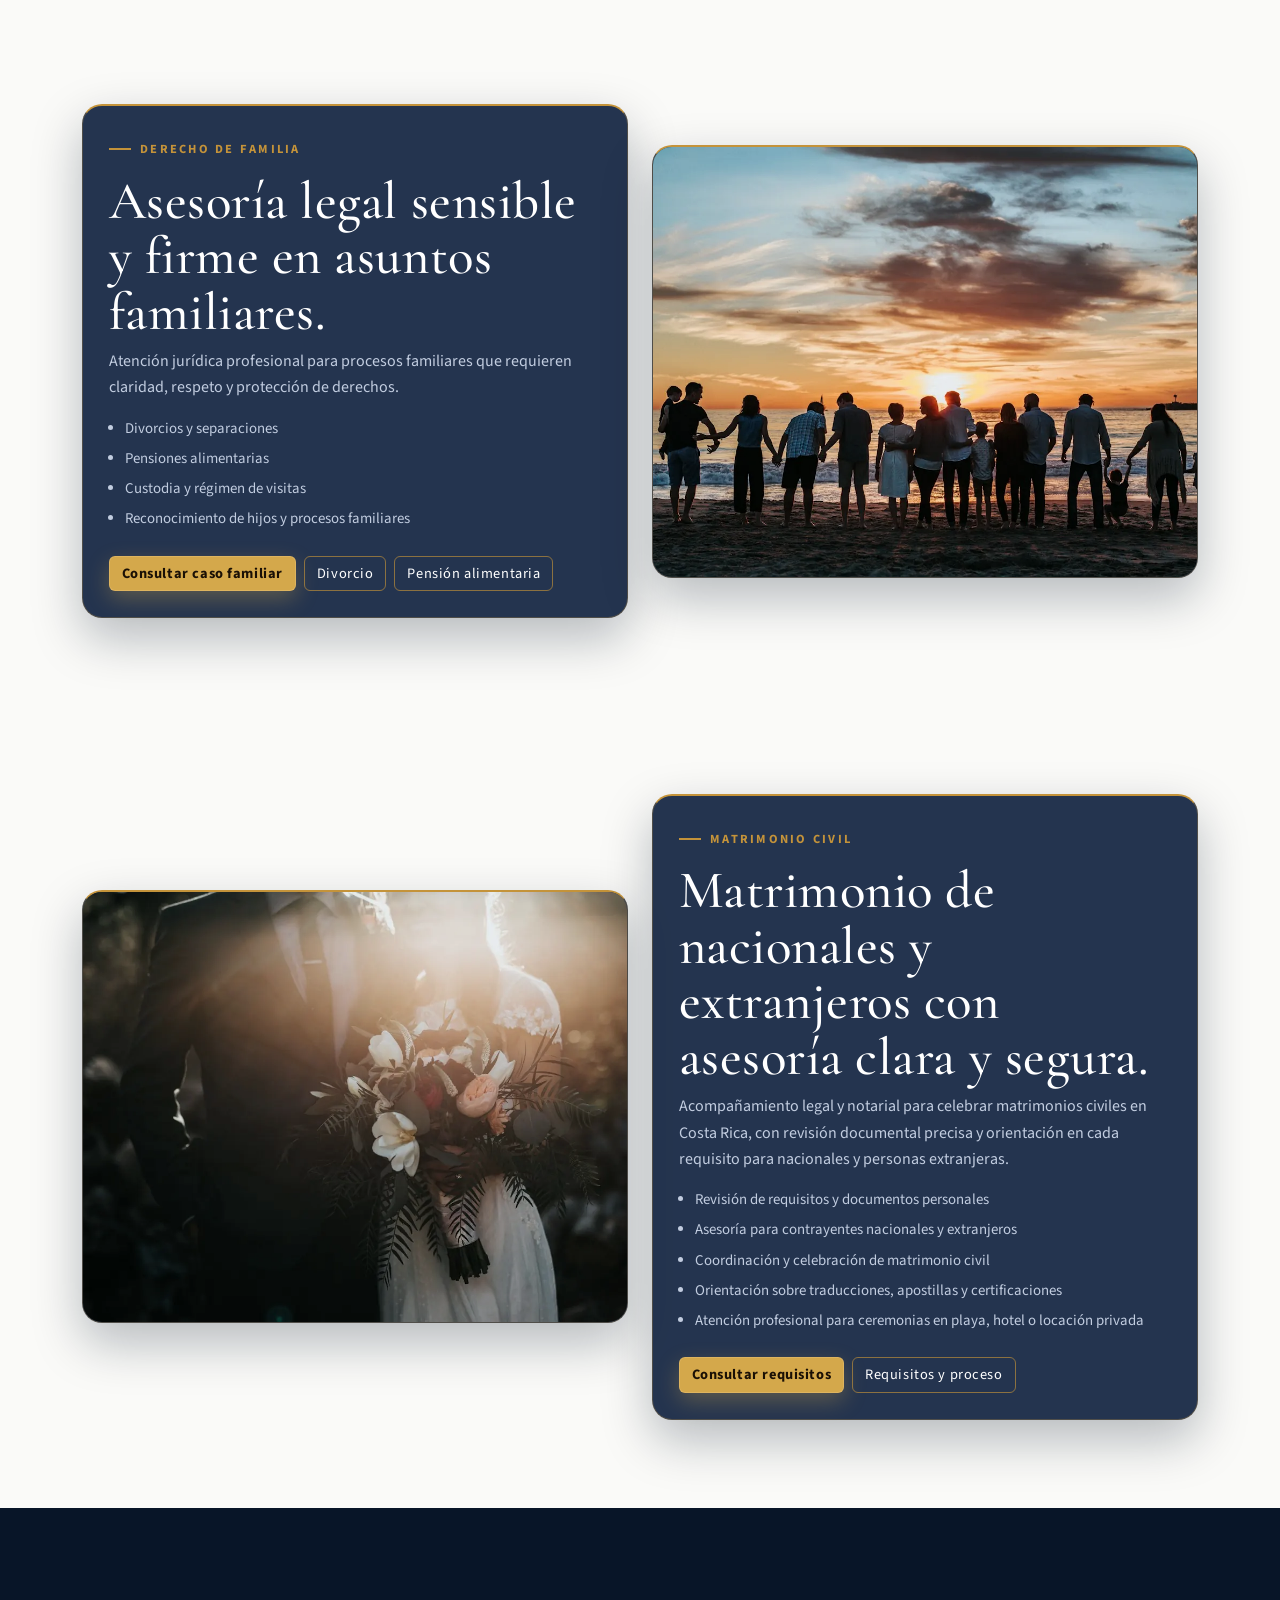
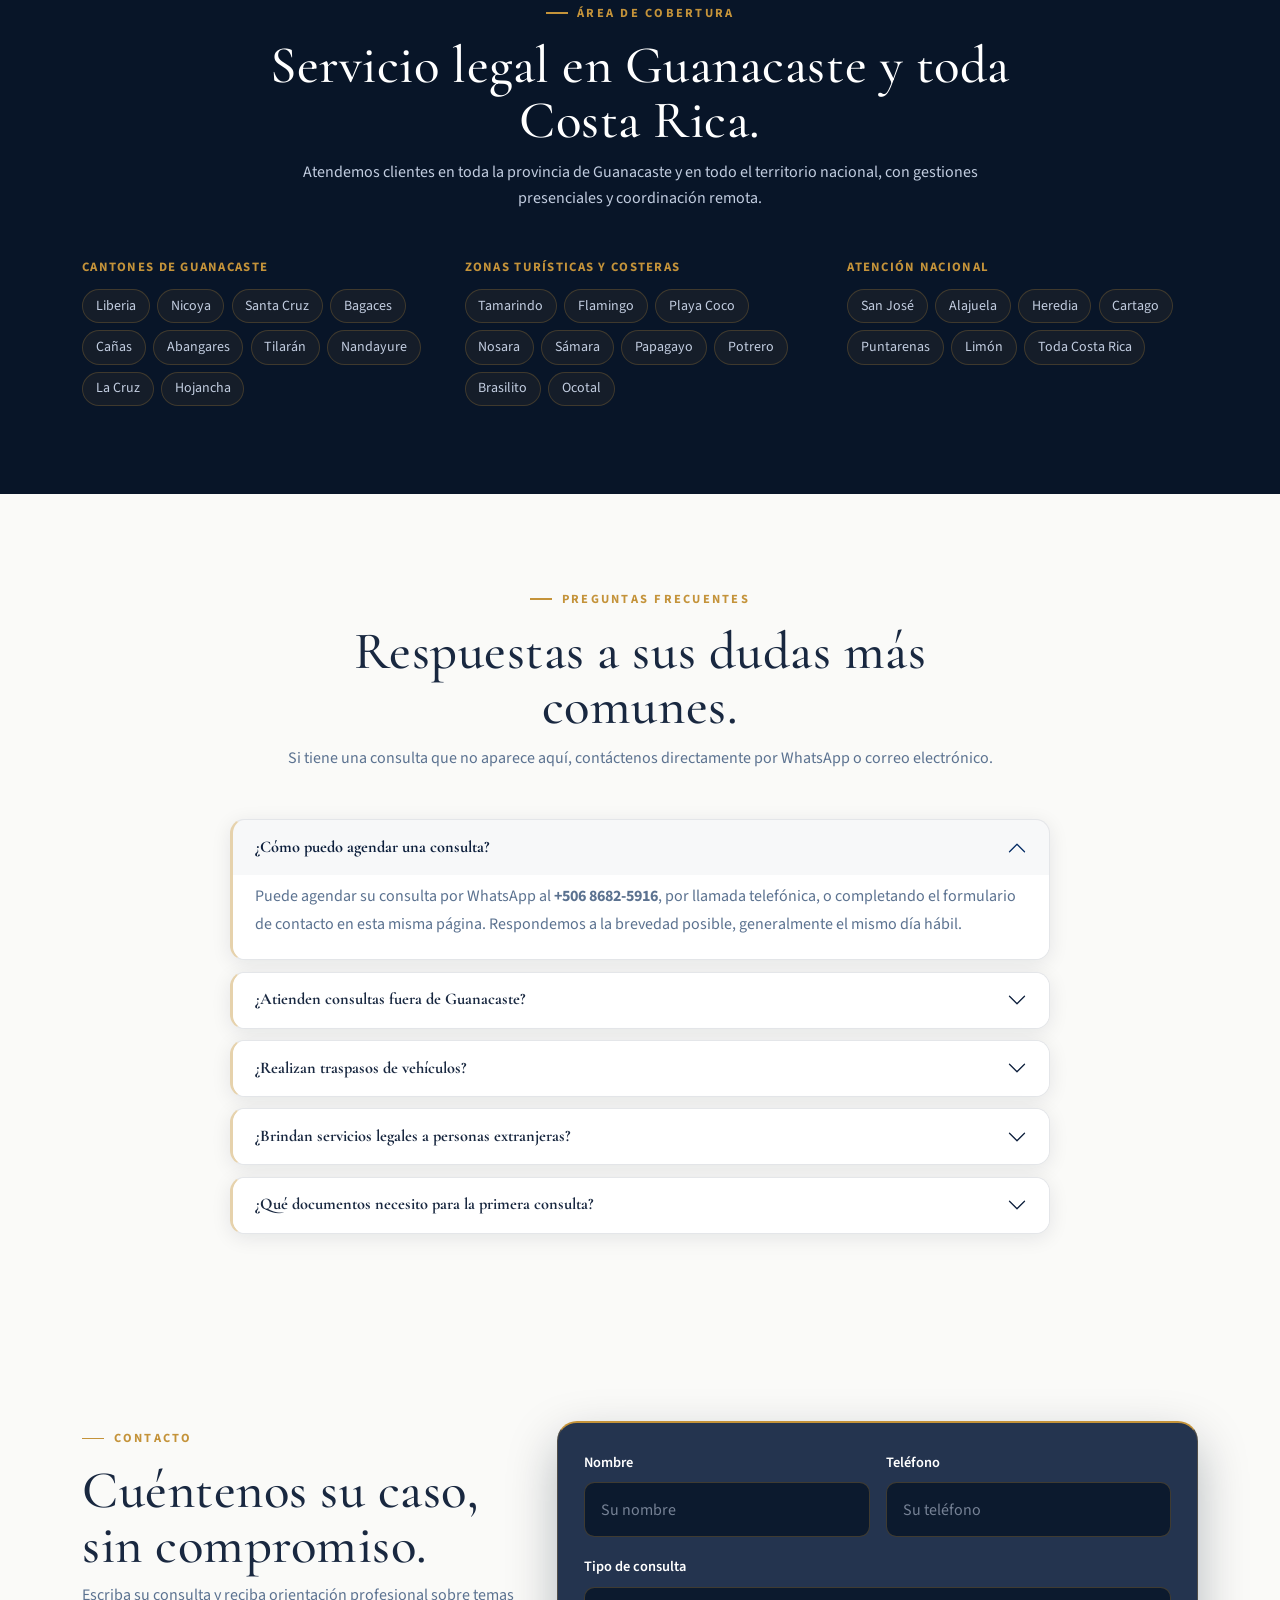
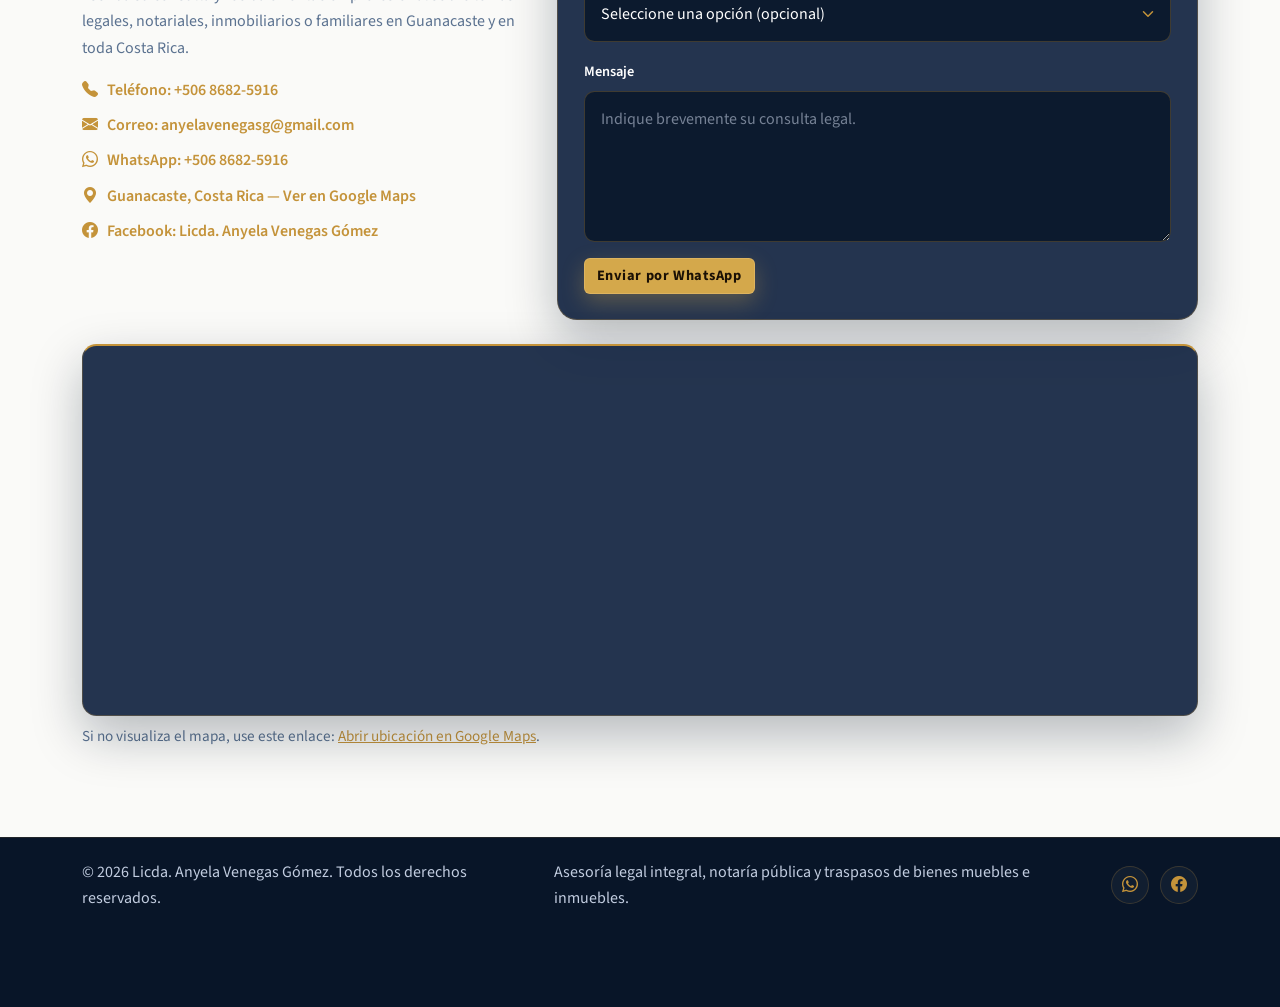
==== commit 44b00bfe: "Se agrega contenido a la pagina" ====
--- a/index.html
+++ b/index.html
@@ -4,29 +4,29 @@
 	<meta charset="UTF-8">
 	<meta name="viewport" content="width=device-width, initial-scale=1.0">
 	<title>Abogada y Notaria en Guanacaste, Costa Rica | Licda. Anyela Venegas Gómez</title>
-	<meta name="description" content="Licda. Anyela Venegas Gómez, abogada y notaria pública en Guanacaste, Costa Rica. Traspasos de propiedades, derecho de familia, matrimonios civiles y servicios notariales. Contáctenos hoy.">
-	<meta name="keywords" content="abogada en guanacaste, notaria en guanacaste, abogada costa rica, notaria publica costa rica, traspasos de propiedades guanacaste, servicios notariales, derecho de familia, abogada liberia guanacaste, matrimonio civil costa rica, traspaso propiedad guanacaste, divorcio guanacaste, pension alimentaria guanacaste, custodia menores costa rica, abogada extranjeros costa rica, matrimonio extranjeros costa rica, notaria liberia, abogada nicoya, abogada santa cruz guanacaste, abogada tamarindo">
+	<meta name="description" content="Licda. Anyela Venegas Gómez, abogada y notaria pública en Guanacaste, Costa Rica. Traspasos de propiedades y vehículos, derecho de familia, matrimonios civiles y servicios notariales. Contáctenos hoy.">
+	<meta name="keywords" content="abogada en guanacaste, notaria en guanacaste, abogada costa rica, notaria publica costa rica, traspasos de propiedades guanacaste, traspaso de vehiculos guanacaste, servicios notariales, derecho de familia, abogada liberia guanacaste, matrimonio civil costa rica, traspaso propiedad guanacaste, divorcio guanacaste, pension alimentaria guanacaste, custodia menores costa rica, abogada extranjeros costa rica, matrimonio extranjeros costa rica, notaria liberia, abogada nicoya, abogada santa cruz guanacaste, abogada tamarindo">
 	<meta name="robots" content="index, follow, max-image-preview:large">
 	<meta name="geo.region" content="CR-G">
 	<meta name="geo.placename" content="Guanacaste, Costa Rica">
 	<meta name="geo.position" content="10.6321152;-85.4426206">
 	<meta name="ICBM" content="10.6321152, -85.4426206">
 	<meta name="author" content="Licda. Anyela Venegas Gómez">
-	<link rel="canonical" href="https://anyelavenegas.github.io/">
+	<link rel="canonical" href="https://anyelavenegas.com/">
 	<meta property="og:title" content="Abogada y Notaria en Guanacaste, Costa Rica | Licda. Anyela Venegas Gómez">
-	<meta property="og:description" content="Servicio legal integral en Guanacaste y Costa Rica: asesoría legal, notaría pública, traspasos de propiedades y derecho de familia.">
+	<meta property="og:description" content="Servicio legal integral en Guanacaste y Costa Rica: asesoría legal, notaría pública, traspasos de bienes muebles e inmuebles y derecho de familia.">
 	<meta property="og:type" content="website">
-	<meta property="og:url" content="https://anyelavenegas.github.io/">
+	<meta property="og:url" content="https://anyelavenegas.com/">
 	<meta property="og:locale" content="es_CR">
-	<meta property="og:image" content="https://anyelavenegas.github.io/images/og-image.jpg">
+	<meta property="og:image" content="https://anyelavenegas.com/images/og-image.jpg">
 	<meta property="og:image:type" content="image/jpeg">
 	<meta property="og:image:width" content="1200">
 	<meta property="og:image:height" content="630">
 	<meta property="og:image:alt" content="Licda. Anyela Venegas Gómez, Abogada y Notaria Pública en Guanacaste, Costa Rica">
 	<meta name="twitter:card" content="summary_large_image">
 	<meta name="twitter:title" content="Abogada y Notaria en Guanacaste, Costa Rica | Licda. Anyela Venegas Gómez">
-	<meta name="twitter:description" content="Asesoría legal integral, servicios notariales y traspasos de propiedades en Guanacaste y Costa Rica.">
-	<meta name="twitter:image" content="https://anyelavenegas.github.io/images/og-image.jpg">
+	<meta name="twitter:description" content="Asesoría legal integral, servicios notariales y traspasos de propiedades y vehículos en Guanacaste y Costa Rica.">
+	<meta name="twitter:image" content="https://anyelavenegas.com/images/og-image.jpg">
 	<meta name="theme-color" content="#0D1F3C">
 	<link rel="icon" type="image/svg+xml" href="images/favicon.svg">
 	<link rel="apple-touch-icon" href="images/favicon.svg">
@@ -37,16 +37,16 @@
 	<link rel="preconnect" href="https://fonts.gstatic.com" crossorigin>
 	<link href="https://fonts.googleapis.com/css2?family=Cormorant+Garamond:wght@500;600;700&family=Source+Sans+3:wght@400;500;600;700&display=swap" rel="stylesheet">
 	<link href="https://cdn.jsdelivr.net/npm/bootstrap@5.3.3/dist/css/bootstrap.min.css" rel="stylesheet" integrity="sha384-QWTKZyjpPEjISv5WaRU9OFeRpok6YctnYmDr5pNlyT2bRjXh0JMhjY6hW+ALEwIH" crossorigin="anonymous">
-	<link rel="stylesheet" href="css/styles.css">
+	<link rel="stylesheet" href="/css/styles.css?v=20260925">
 	<script type="application/ld+json">
 	{
 	  "@context": "https://schema.org",
 	  "@type": "LegalService",
-	  "@id": "https://anyelavenegas.github.io/#negocio",
+	  "@id": "https://anyelavenegas.com/#negocio",
 	  "name": "Licda. Anyela Venegas Gómez - Abogada y Notaria Pública",
-	  "description": "Abogada y notaria pública en Guanacaste, Costa Rica. Servicios legales integrales: asesoría jurídica, notaría, traspasos de propiedades, derecho de familia y matrimonios civiles para nacionales y extranjeros.",
-	  "url": "https://anyelavenegas.github.io/",
-	  "image": "https://anyelavenegas.github.io/images/og-image.jpg",
+	  "description": "Abogada y notaria pública en Guanacaste, Costa Rica. Servicios legales integrales: asesoría jurídica, notaría, traspasos de propiedades y vehículos, derecho de familia y matrimonios civiles para nacionales y extranjeros.",
+	  "url": "https://anyelavenegas.com/",
+	  "image": "https://anyelavenegas.com/images/og-image.jpg",
 	  "telephone": "+50686825916",
 	  "email": "anyelavenegasg@gmail.com",
 	  "priceRange": "$$",
@@ -60,7 +60,7 @@
 	    "@type": "Person",
 	    "name": "Anyela Venegas Gómez",
 	    "jobTitle": "Abogada y Notaria Pública",
-	    "worksFor": { "@id": "https://anyelavenegas.github.io/#negocio" }
+	    "worksFor": { "@id": "https://anyelavenegas.com/#negocio" }
 	  },
 	  "areaServed": [
 	    { "@type": "Country", "name": "Costa Rica" },
@@ -92,7 +92,8 @@
 	    "itemListElement": [
 	      { "@type": "Offer", "itemOffered": { "@type": "Service", "name": "Asesoría Legal", "description": "Consultas legales, orientación jurídica y análisis de contratos." } },
 	      { "@type": "Offer", "itemOffered": { "@type": "Service", "name": "Servicios Notariales", "description": "Autenticación de documentos, certificaciones, poderes y declaraciones juradas." } },
-	      { "@type": "Offer", "itemOffered": { "@type": "Service", "name": "Traspasos de Bienes Raíces", "description": "Traspaso de propiedades, compraventa y estudio registral en Guanacaste y Costa Rica." } },
+	      { "@type": "Offer", "itemOffered": { "@type": "Service", "name": "Traspaso de Bienes Inmuebles", "description": "Traspaso de propiedades, compraventa y estudio registral en Guanacaste y Costa Rica.", "url": "https://anyelavenegas.com/traspaso-de-propiedades-guanacaste/" } },
+	      { "@type": "Offer", "itemOffered": { "@type": "Service", "name": "Traspaso de Vehículos y Bienes Muebles", "description": "Traspaso de carros, motos y otros bienes muebles inscritos en el Registro Nacional.", "url": "https://anyelavenegas.com/traspaso-de-vehiculos-guanacaste/" } },
 	      { "@type": "Offer", "itemOffered": { "@type": "Service", "name": "Derecho de Familia", "description": "Divorcios, pensiones alimentarias, custodia de menores y régimen de visitas." } },
 	      { "@type": "Offer", "itemOffered": { "@type": "Service", "name": "Matrimonios Civiles", "description": "Matrimonios para nacionales y extranjeros en Costa Rica, incluyendo ceremonias en playa y hotel." } },
 	      { "@type": "Offer", "itemOffered": { "@type": "Service", "name": "Elaboración de Documentos Legales", "description": "Contratos, cartas notariales, poderes y documentos personalizados." } }
@@ -136,10 +137,10 @@
 	    },
 	    {
 	      "@type": "Question",
-	      "name": "¿Cuánto tiempo toma un traspaso de propiedad en Guanacaste, Costa Rica?",
+	      "name": "¿La notaria en Guanacaste realiza traspasos de vehículos?",
 	      "acceptedAnswer": {
 	        "@type": "Answer",
-	        "text": "El plazo depende del Registro Nacional y de la complejidad del caso. Típicamente oscila entre dos y seis semanas. Durante el proceso le mantenemos informado de cada avance."
+	        "text": "Sí. La Licda. Venegas realiza traspasos de bienes muebles, como carros y motos, y de bienes inmuebles, como casas, lotes y fincas, con estudio registral previo e inscripción en el Registro Nacional."
 	      }
 	    },
 	    {
@@ -184,7 +185,7 @@
 					<li class="nav-item"><a class="nav-link" href="#matrimonios">Matrimonios</a></li>
 					<li class="nav-item"><a class="nav-link" href="#faq">Preguntas</a></li>
 					<li class="nav-item"><a class="nav-link" href="#contacto">Contacto</a></li>
-					<li class="nav-item ms-xl-2"><a class="btn btn-cta" href="#contacto">Agendar cita</a></li>
+					<li class="nav-item ms-xl-2"><a class="btn btn-cta" href="https://wa.me/50686825916?text=Hola%2C%20deseo%20agendar%20una%20cita." target="_blank" rel="noopener noreferrer">Agendar cita</a></li>
 				</ul>
 			</div>
 		</div>
@@ -278,21 +279,24 @@
 								<li>Poderes notariales</li>
 								<li>Copias certificadas</li>
 							</ul>
+							<a class="card-more" href="/notaria-liberia/">Ver servicios notariales</a>
 						</article>
 					</div>
 					<div class="col-lg-6 order-lg-2">
 						<article class="service-card h-100 reveal">
 							<div class="service-media">
-								<img src="images/site/traspasos-propiedades.webp" width="900" height="676" alt="Traspaso y compra de propiedades en Guanacaste, Costa Rica" loading="lazy">
-							</div>
-							<h3>Traspasos de Bienes Raíces</h3>
+								<img src="images/site/traspasos-propiedades.webp" width="900" height="676" alt="Traspaso de propiedades y vehículos en Guanacaste, Costa Rica" loading="lazy">
+							</div>
+							<h3>Traspasos de Bienes Muebles e Inmuebles</h3>
 							<ul class="service-list">
-								<li>Traspaso de propiedades</li>
-								<li>Compra y venta de bienes inmuebles</li>
+								<li>Traspaso de propiedades: casas, lotes y fincas</li>
+								<li>Traspaso de vehículos: carros y motos</li>
+								<li>Compra y venta de bienes muebles e inmuebles</li>
 								<li>Estudios registrales</li>
-								<li>Elaboración de escrituras</li>
 								<li>Inscripción en el Registro Nacional</li>
 							</ul>
+							<a class="card-more" href="/traspaso-de-propiedades-guanacaste/">Traspaso de propiedades</a>
+							<a class="card-more" href="/traspaso-de-vehiculos-guanacaste/">Traspaso de vehículos</a>
 						</article>
 					</div>
 					<div class="col-lg-6 order-lg-1">
@@ -309,6 +313,8 @@
 								<li>Reconocimiento de hijos</li>
 								<li>Procesos familiares</li>
 							</ul>
+							<a class="card-more" href="/divorcio-guanacaste/">Divorcio</a>
+							<a class="card-more" href="/pension-alimentaria-guanacaste/">Pensión alimentaria</a>
 						</article>
 					</div>
 					<div class="col-lg-6">
@@ -338,6 +344,7 @@
 								<li>Copias certificadas</li>
 								<li>Documentos notariales oficiales</li>
 							</ul>
+							<a class="card-more" href="/notaria-liberia/">Ver servicios notariales</a>
 						</article>
 					</div>
 				</div>
@@ -426,9 +433,9 @@
 			<div class="container">
 				<div class="process-card reveal">
 					<div class="section-head text-center mx-auto">
-						<span class="section-tag">Traspasos de propiedades</span>
-						<h2>Proceso inmobiliario claro, seguro y bien acompañado.</h2>
-						<p>Desde la revisión inicial hasta la inscripción final, cada etapa se gestiona con precisión jurídica.</p>
+						<span class="section-tag">Traspasos de bienes muebles e inmuebles</span>
+						<h2>Traspasos claros, seguros y bien acompañados.</h2>
+						<p>Propiedades, vehículos y otros bienes inscritos: desde la revisión inicial hasta la inscripción final, cada etapa se gestiona con precisión jurídica.</p>
 					</div>
 					<div class="row g-4">
 						<div class="col-md-6 col-xl-3">
@@ -446,6 +453,8 @@
 					</div>
 					<div class="d-flex flex-wrap justify-content-center gap-2 mt-4">
 						<a class="btn btn-cta" href="#contacto">Solicitar asesoría en traspasos</a>
+						<a class="btn btn-outline-gold" href="/traspaso-de-propiedades-guanacaste/">Traspaso de propiedades</a>
+						<a class="btn btn-outline-gold" href="/traspaso-de-vehiculos-guanacaste/">Traspaso de vehículos</a>
 					</div>
 				</div>
 			</div>
@@ -467,6 +476,8 @@
 							</ul>
 							<div class="d-flex flex-wrap gap-2 mt-4">
 								<a class="btn btn-cta" href="#contacto">Consultar caso familiar</a>
+								<a class="btn btn-outline-gold" href="/divorcio-guanacaste/">Divorcio</a>
+								<a class="btn btn-outline-gold" href="/pension-alimentaria-guanacaste/">Pensión alimentaria</a>
 							</div>
 						</div>
 					</div>
@@ -496,6 +507,7 @@
 							</ul>
 							<div class="d-flex flex-wrap gap-2 mt-4">
 								<a class="btn btn-cta" href="#contacto">Consultar requisitos</a>
+								<a class="btn btn-outline-gold" href="/matrimonio-civil-costa-rica/">Requisitos y proceso</a>
 							</div>
 						</div>
 					</div>
@@ -596,12 +608,12 @@
 					<div class="accordion-item faq-item reveal">
 						<h3 class="accordion-header">
 							<button class="accordion-button faq-btn collapsed" type="button" data-bs-toggle="collapse" data-bs-target="#faq3" aria-expanded="false" aria-controls="faq3">
-								¿Cuánto tiempo toma un traspaso de propiedad?
+								¿Realizan traspasos de vehículos?
 							</button>
 						</h3>
 						<div id="faq3" class="accordion-collapse collapse" data-bs-parent="#faqAccordion">
 							<div class="accordion-body faq-body">
-								El plazo depende del Registro Nacional y de la complejidad del caso. Típicamente oscila entre dos y seis semanas. Durante el proceso le mantenemos informado de cada avance.
+								Sí. Realizamos traspasos de bienes muebles, como carros y motos, y de bienes inmuebles, como casas, lotes y fincas, con estudio registral previo e inscripción en el Registro Nacional. Vea más sobre <a href="/traspaso-de-vehiculos-guanacaste/">traspaso de vehículos</a> y <a href="/traspaso-de-propiedades-guanacaste/">traspaso de propiedades</a>.
 							</div>
 						</div>
 					</div>
@@ -667,6 +679,7 @@
 											<option value="Asesoría legal general">Asesoría legal general</option>
 											<option value="Servicios notariales">Servicios notariales</option>
 											<option value="Traspaso de propiedad">Traspaso de propiedad</option>
+											<option value="Traspaso de vehículo">Traspaso de vehículo</option>
 											<option value="Derecho de familia">Derecho de familia</option>
 											<option value="Matrimonio civil">Matrimonio civil</option>
 											<option value="Elaboración de documentos">Elaboración de documentos</option>
@@ -702,7 +715,7 @@
 		<div class="container d-flex flex-column flex-md-row justify-content-between align-items-md-center gap-2">
 			<p class="mb-0">© <span id="currentYear"></span> Licda. Anyela Venegas Gómez. Todos los derechos reservados.</p>
 			<div class="footer-meta d-flex flex-column flex-md-row align-items-center gap-2">
-				<p class="mb-0">Asesoría legal integral, notaría pública y traspasos de bienes raíces.</p>
+				<p class="mb-0">Asesoría legal integral, notaría pública y traspasos de bienes muebles e inmuebles.</p>
 				<div class="footer-social" aria-label="Redes sociales">
 					<a href="https://wa.me/50686825916?text=Hola%2C%20deseo%20realizar%20una%20consulta." target="_blank" rel="noopener noreferrer" aria-label="WhatsApp"><i class="bi bi-whatsapp"></i></a>
 					<a href="https://www.facebook.com/profile.php?id=61581840694167" target="_blank" rel="noopener noreferrer" aria-label="Facebook"><i class="bi bi-facebook"></i></a>				</div>
@@ -723,6 +736,6 @@
 	</button>
 
 	<script src="https://cdn.jsdelivr.net/npm/bootstrap@5.3.3/dist/js/bootstrap.bundle.min.js" integrity="sha384-YvpcrYf0tY3lHB60NNkmXc5s9fDVZLESaAA55NDzOxhy9GkcIdslK1eN7N6jIeHz" crossorigin="anonymous"></script>
-	<script src="js/main.js"></script>
+	<script src="/js/main.js?v=20260925"></script>
 </body>
 </html>
--- a/css/styles.css
+++ b/css/styles.css
@@ -1360,3 +1360,276 @@
         gap: 1.4rem;
     }
 }
+
+/* ============================================================
+   Service pages
+   ============================================================ */
+.page-hero {
+    padding: 9.5rem 0 4.5rem;
+}
+
+.page-hero h1 {
+    max-width: 22ch;
+    font-size: clamp(2.4rem, 4.8vw, 4rem);
+}
+
+.page-hero .lead-copy {
+    max-width: 680px;
+}
+
+.breadcrumb-nav ol {
+    display: flex;
+    flex-wrap: wrap;
+    gap: 0.4rem;
+    margin: 0 0 1.4rem;
+    padding: 0;
+    list-style: none;
+    font-size: 0.88rem;
+    color: var(--text-soft);
+}
+
+.breadcrumb-nav li + li::before {
+    content: "›";
+    margin-right: 0.4rem;
+    color: var(--gold);
+}
+
+.breadcrumb-nav a {
+    color: var(--text-soft);
+    text-decoration: underline;
+    text-underline-offset: 3px;
+    text-decoration-color: rgba(196, 147, 58, 0.5);
+}
+
+.breadcrumb-nav [aria-current] {
+    color: var(--text-main);
+}
+
+.prose {
+    color: var(--text-dark);
+    font-size: 1.06rem;
+    line-height: 1.75;
+}
+
+.prose h2 {
+    margin: 2.6rem 0 0.9rem;
+    font-size: clamp(1.8rem, 3vw, 2.3rem);
+    line-height: 1.1;
+}
+
+.prose h2:first-child {
+    margin-top: 0;
+}
+
+.prose h3 {
+    margin: 1.6rem 0 0.5rem;
+    font-size: 1.4rem;
+}
+
+.section-block .prose p,
+.prose li {
+    color: #33445e;
+}
+
+.prose ul,
+.prose ol {
+    padding-left: 1.2rem;
+    margin-bottom: 1.2rem;
+}
+
+.prose li {
+    margin-bottom: 0.45rem;
+}
+
+.prose li::marker {
+    color: var(--gold);
+}
+
+.prose strong {
+    color: var(--text-dark);
+}
+
+.prose a {
+    color: var(--navy-soft);
+    font-weight: 600;
+    text-decoration: underline;
+    text-decoration-color: var(--gold);
+    text-underline-offset: 3px;
+}
+
+.prose-steps {
+    list-style: none;
+    padding-left: 0 !important;
+    counter-reset: step;
+}
+
+.prose-steps li {
+    position: relative;
+    padding: 1rem 1.2rem 1rem 3.6rem;
+    margin-bottom: 0.7rem;
+    border: 1px solid rgba(13, 31, 60, 0.1);
+    border-left: 3px solid rgba(196, 147, 58, 0.5);
+    border-radius: var(--radius-md);
+    background: #ffffff;
+    box-shadow: var(--shadow-sm);
+    counter-increment: step;
+}
+
+.prose-steps li::before {
+    content: counter(step);
+    position: absolute;
+    top: 1rem;
+    left: 1.1rem;
+    display: grid;
+    place-items: center;
+    width: 30px;
+    height: 30px;
+    border-radius: 50%;
+    background: var(--navy);
+    color: var(--gold);
+    font-weight: 700;
+    font-size: 0.9rem;
+}
+
+.prose-note {
+    margin: 1.6rem 0;
+    padding: 1rem 1.2rem;
+    border-radius: var(--radius-md);
+    background: var(--cream-warm);
+    border-left: 3px solid var(--gold);
+    font-size: 0.98rem;
+}
+
+.page-aside {
+    position: sticky;
+    top: 6.5rem;
+}
+
+.page-aside h2 {
+    font-size: 1.7rem;
+    margin-bottom: 0.6rem;
+}
+
+.page-aside .contact-links a {
+    color: var(--text-soft);
+}
+
+.aside-links {
+    margin: 1.4rem 0 0;
+    padding: 1.2rem 0 0;
+    list-style: none;
+    border-top: 1px solid rgba(196, 147, 58, 0.2);
+}
+
+.aside-links li {
+    margin-bottom: 0.45rem;
+}
+
+.aside-links a {
+    color: var(--cta-hover);
+    font-weight: 600;
+}
+
+.aside-links a::after {
+    content: " →";
+}
+
+.related-grid {
+    display: grid;
+    grid-template-columns: repeat(auto-fit, minmax(220px, 1fr));
+    gap: 1rem;
+}
+
+.related-card {
+    display: block;
+    padding: 1.3rem;
+    border-radius: var(--radius-md);
+    border: 1px solid rgba(13, 31, 60, 0.1);
+    border-top: 2px solid var(--gold);
+    background: #ffffff;
+    box-shadow: var(--shadow-sm);
+}
+
+.related-card strong {
+    display: block;
+    font-family: "Cormorant Garamond", serif;
+    font-size: 1.35rem;
+    color: var(--text-dark);
+}
+
+.related-card span {
+    color: var(--text-muted);
+    font-size: 0.95rem;
+}
+
+.cta-band {
+    padding: 4.5rem 0;
+    background: var(--navy-deep);
+    border-top: 1px solid rgba(196, 147, 58, 0.18);
+    text-align: center;
+}
+
+.cta-band .btn {
+    min-width: 170px;
+}
+
+.cta-band .btn-outline-gold {
+    color: var(--text-main);
+    border-color: rgba(196, 147, 58, 0.6);
+}
+
+.cta-band h2 {
+    color: var(--text-main);
+    font-size: clamp(2rem, 4vw, 2.8rem);
+}
+
+.cta-band p {
+    max-width: 620px;
+    margin: 0 auto 1.8rem;
+    color: var(--text-soft);
+}
+
+.card-more {
+    grid-column: 1;
+    justify-self: start;
+    margin-top: 0.9rem;
+    color: var(--cta-hover);
+    font-weight: 700;
+    font-size: 0.92rem;
+}
+
+.card-more + .card-more {
+    margin-top: 0.3rem;
+}
+
+.card-more::after {
+    content: " →";
+}
+
+@media (hover: hover) and (pointer: fine) {
+    .related-card:hover {
+        transform: translateY(-3px);
+        box-shadow: var(--shadow);
+    }
+
+    .card-more:hover,
+    .aside-links a:hover {
+        color: var(--text-main);
+    }
+}
+
+@media (max-width: 991.98px) {
+    .page-aside {
+        position: static;
+    }
+
+    .page-hero {
+        padding: 8rem 0 3.5rem;
+    }
+}
+
+@media (min-width: 768px) {
+    .site-footer {
+        padding-bottom: 6rem;
+    }
+}
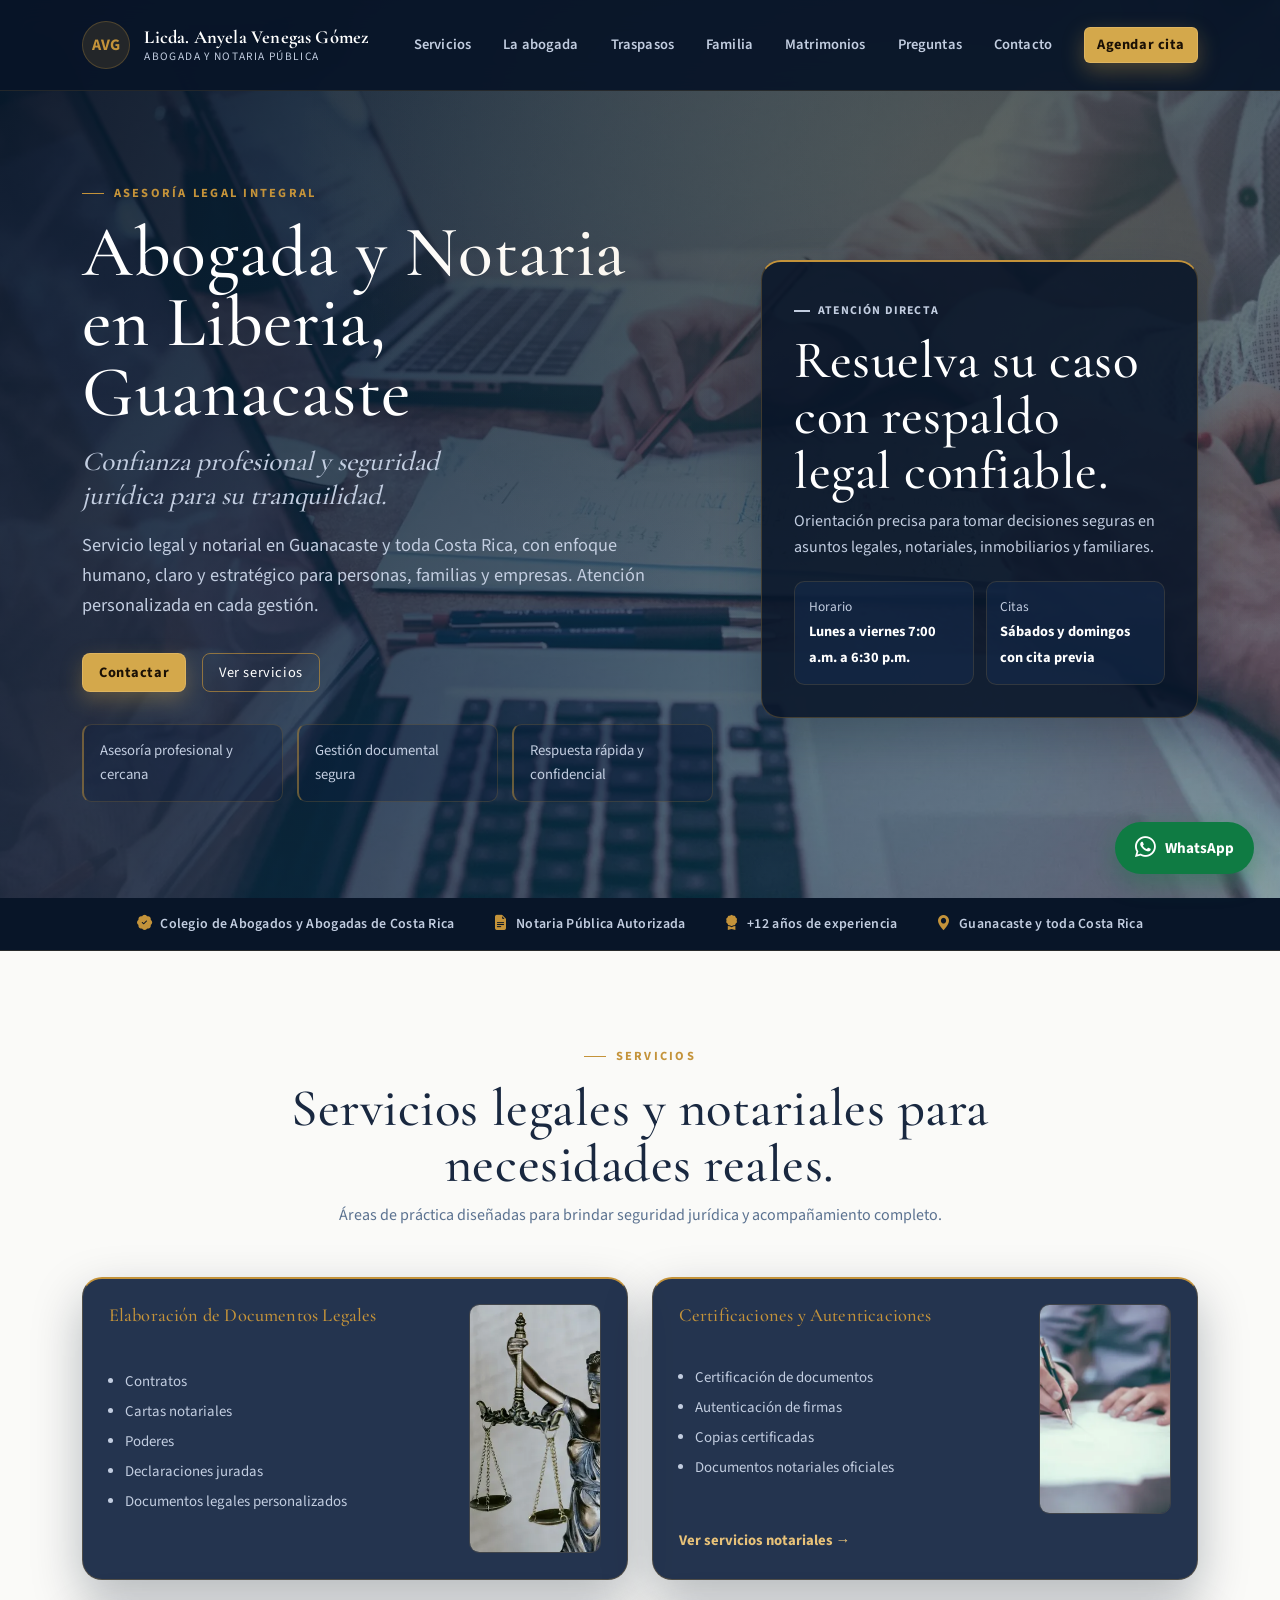
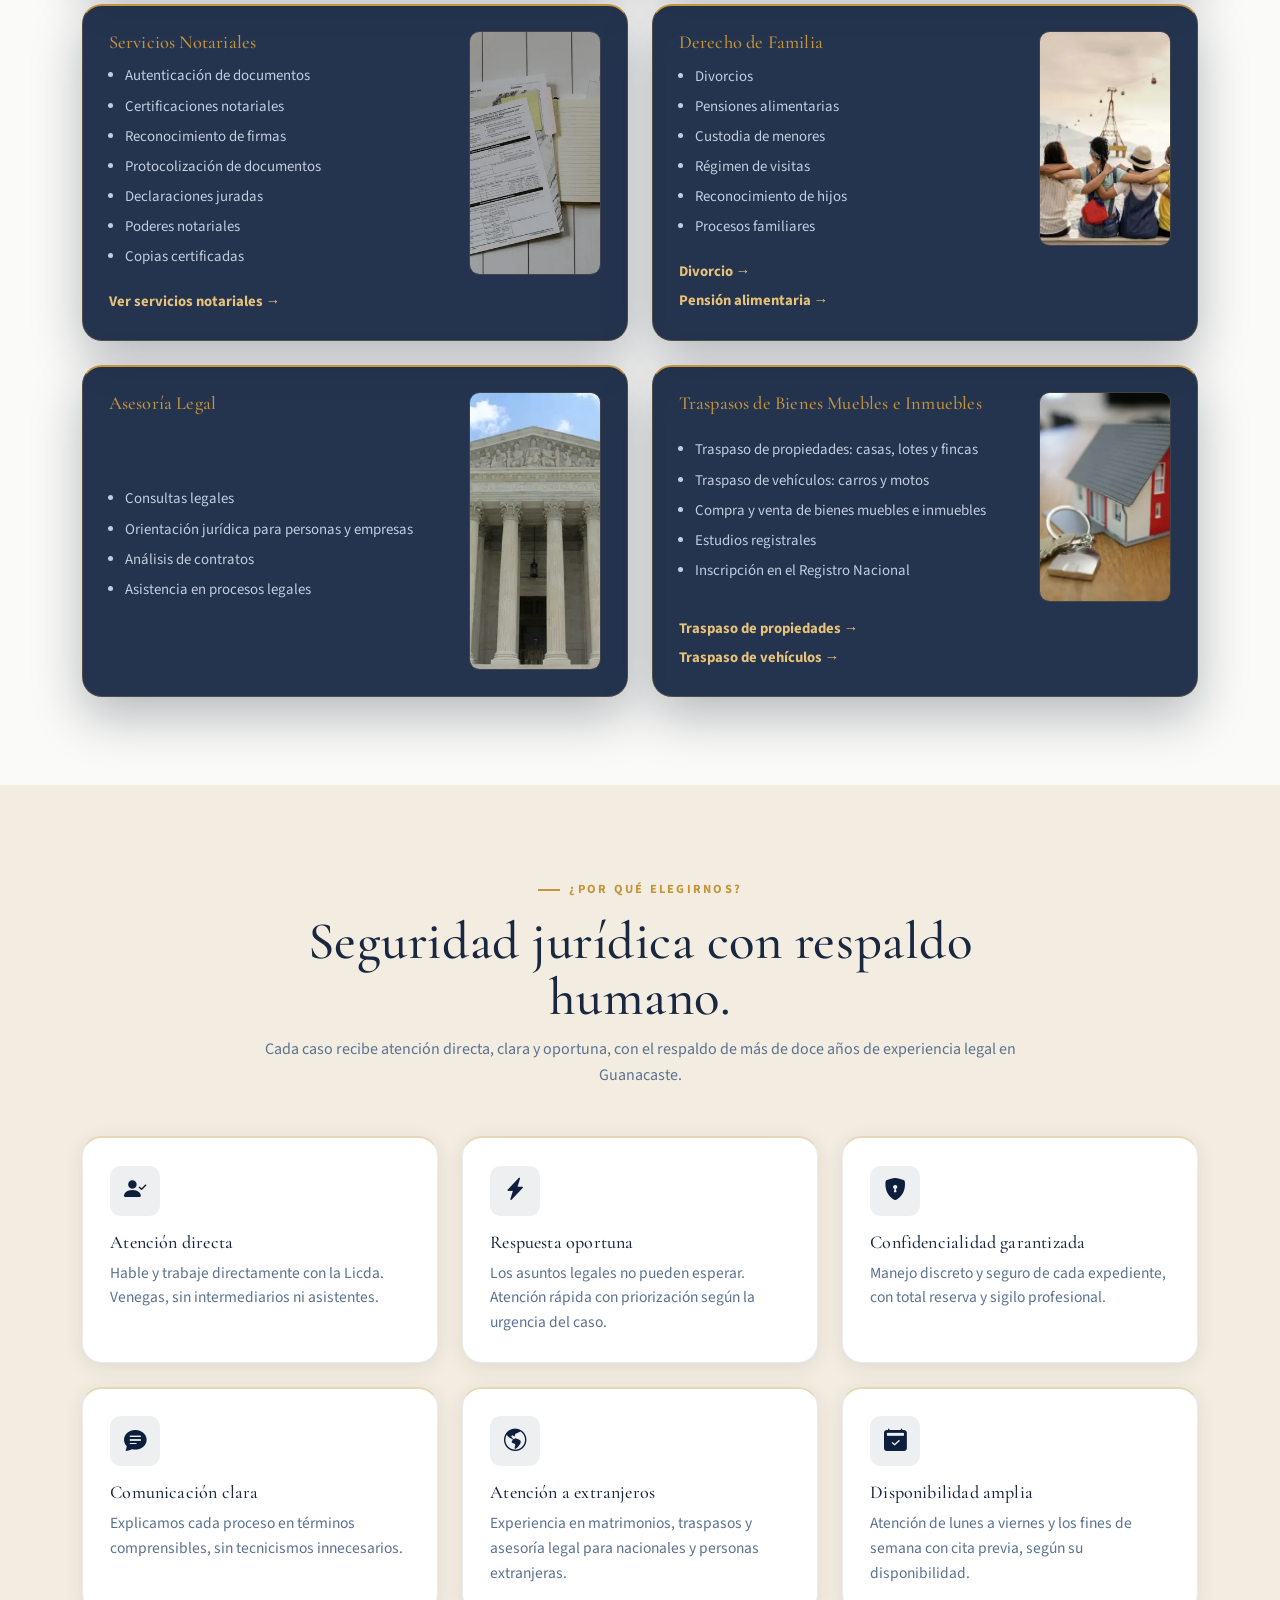
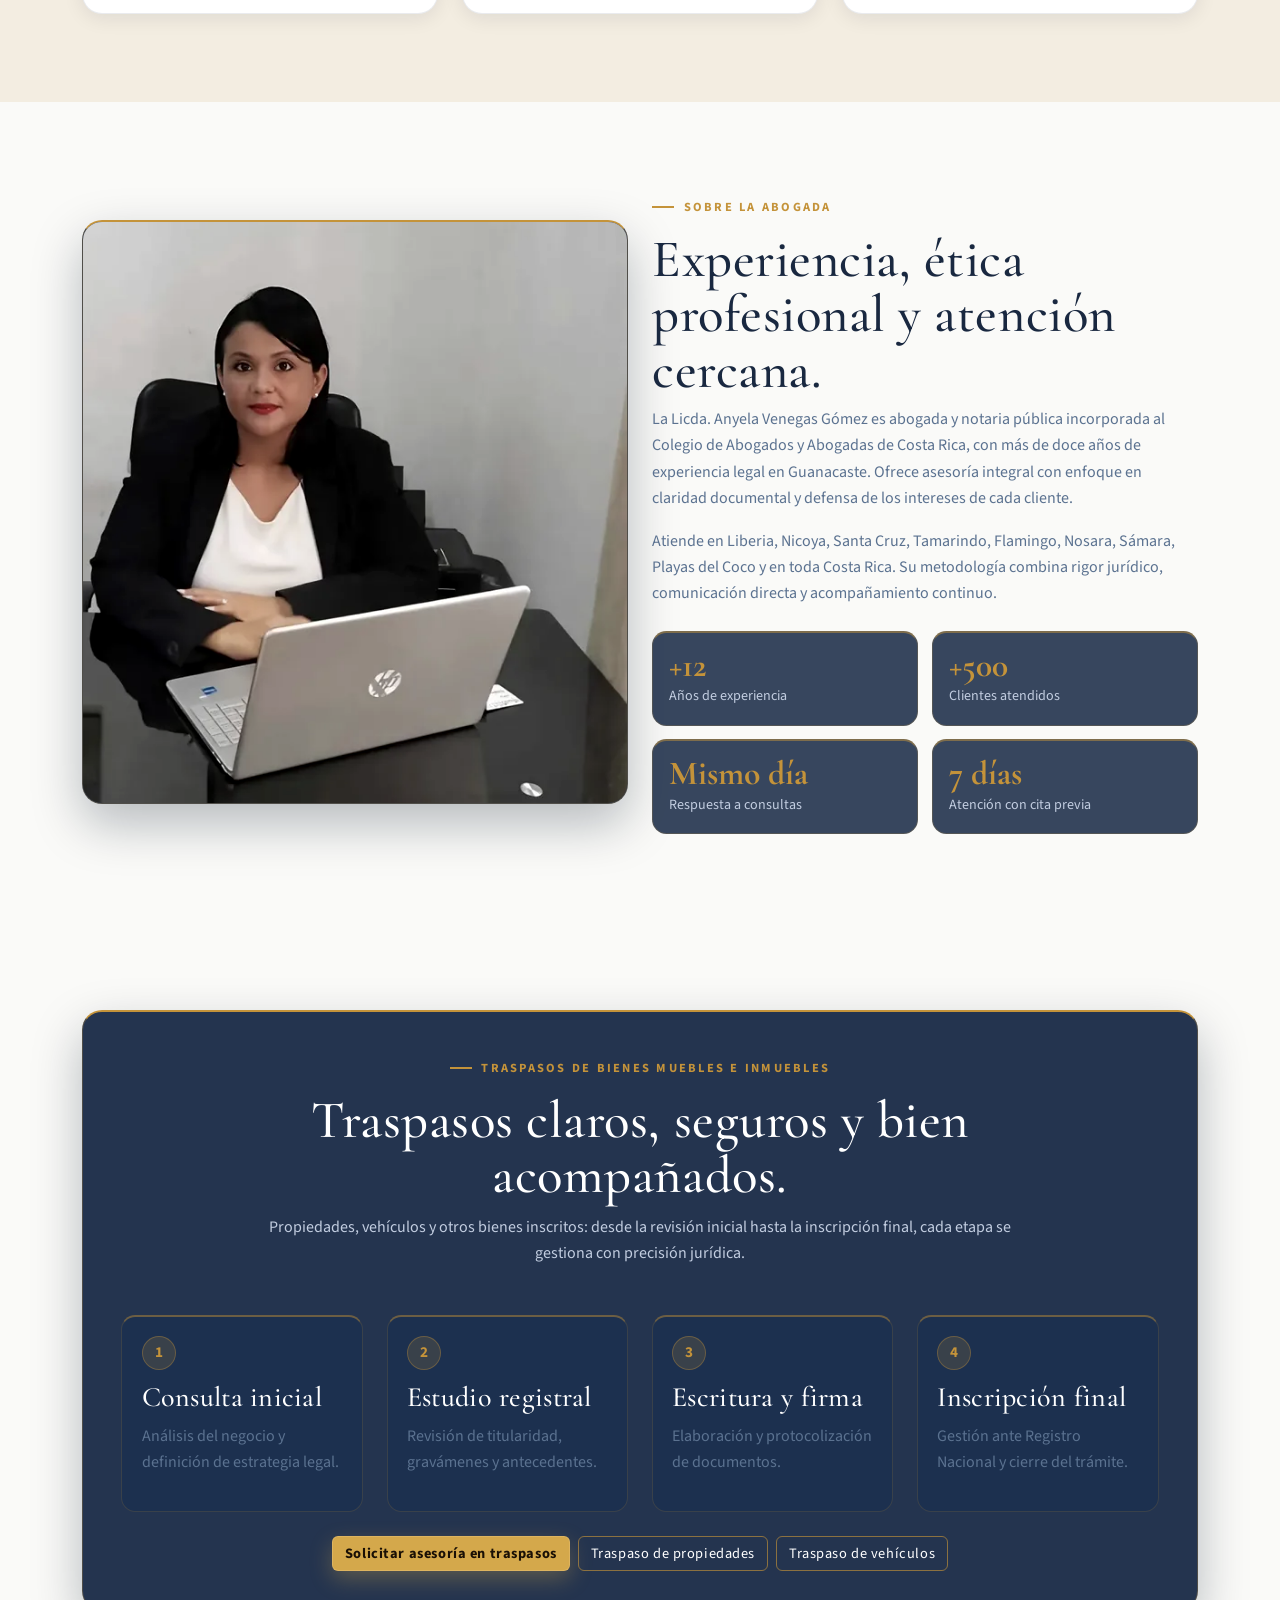
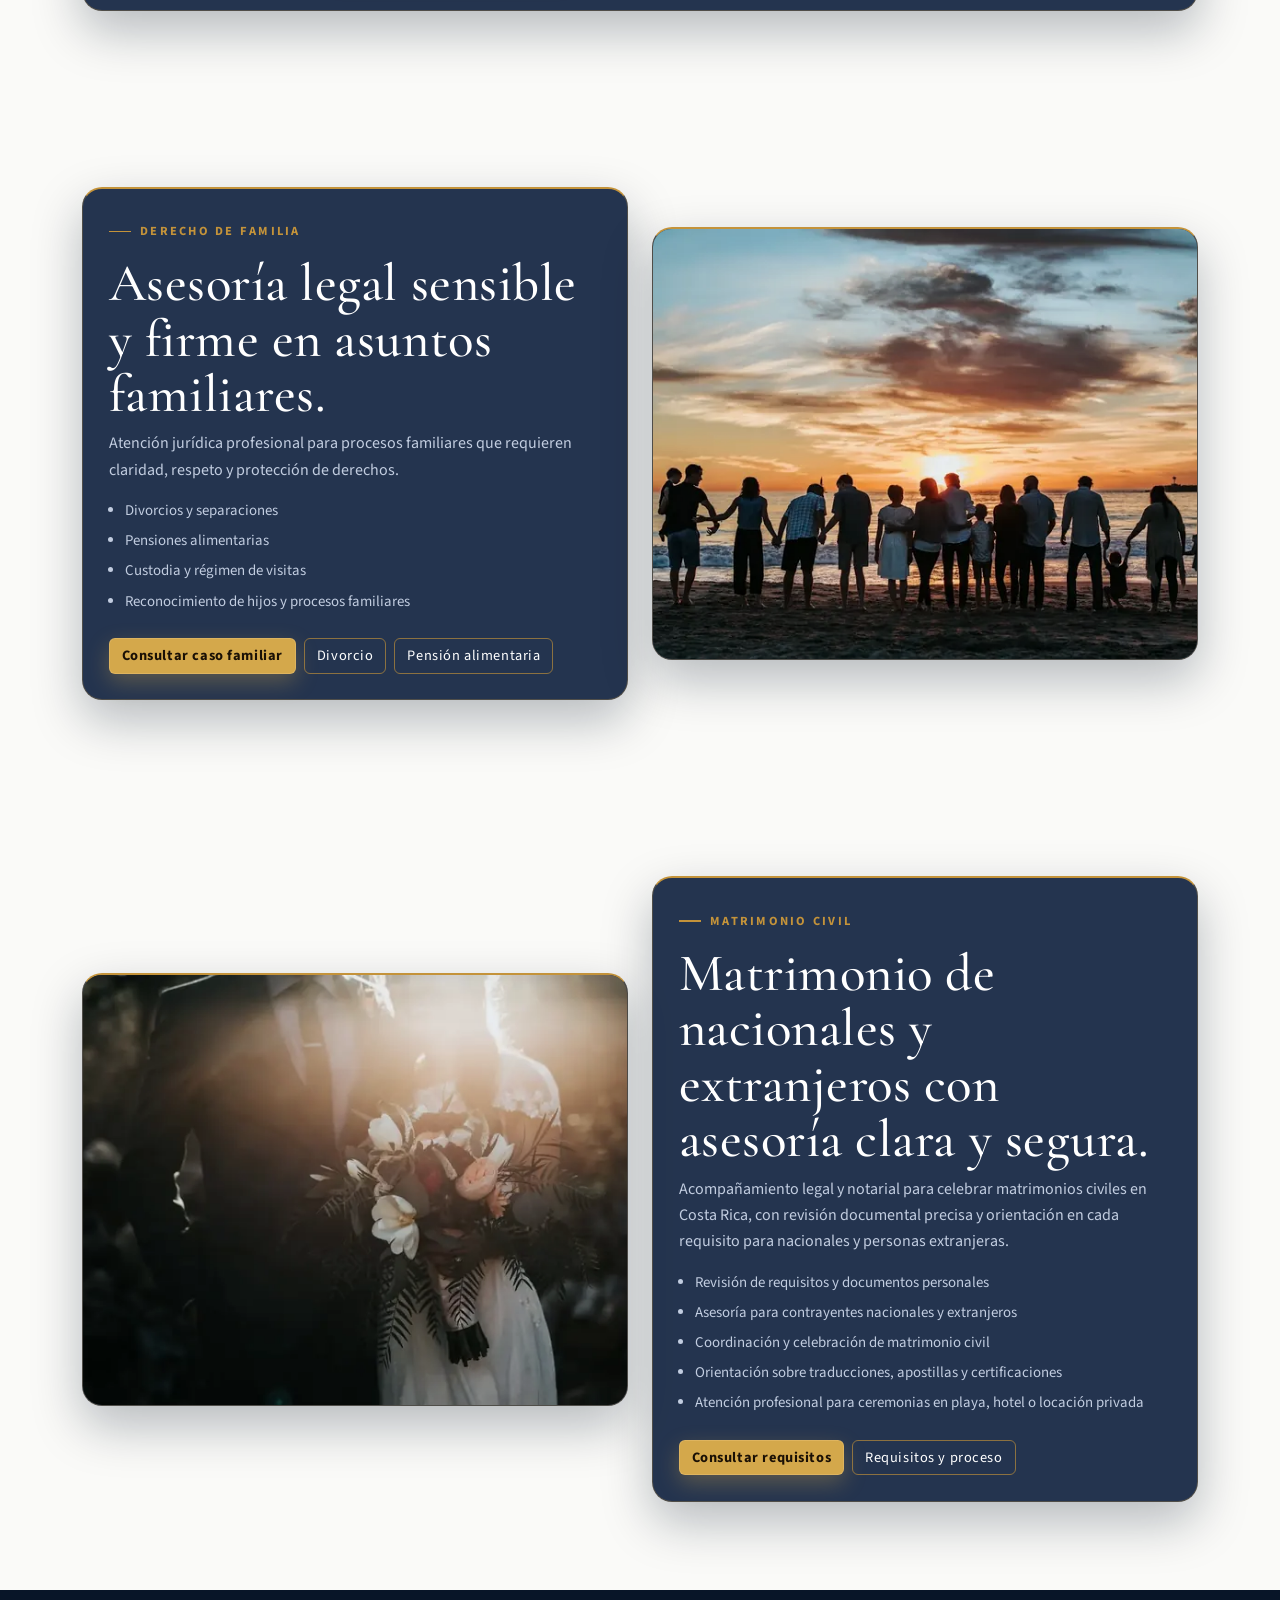
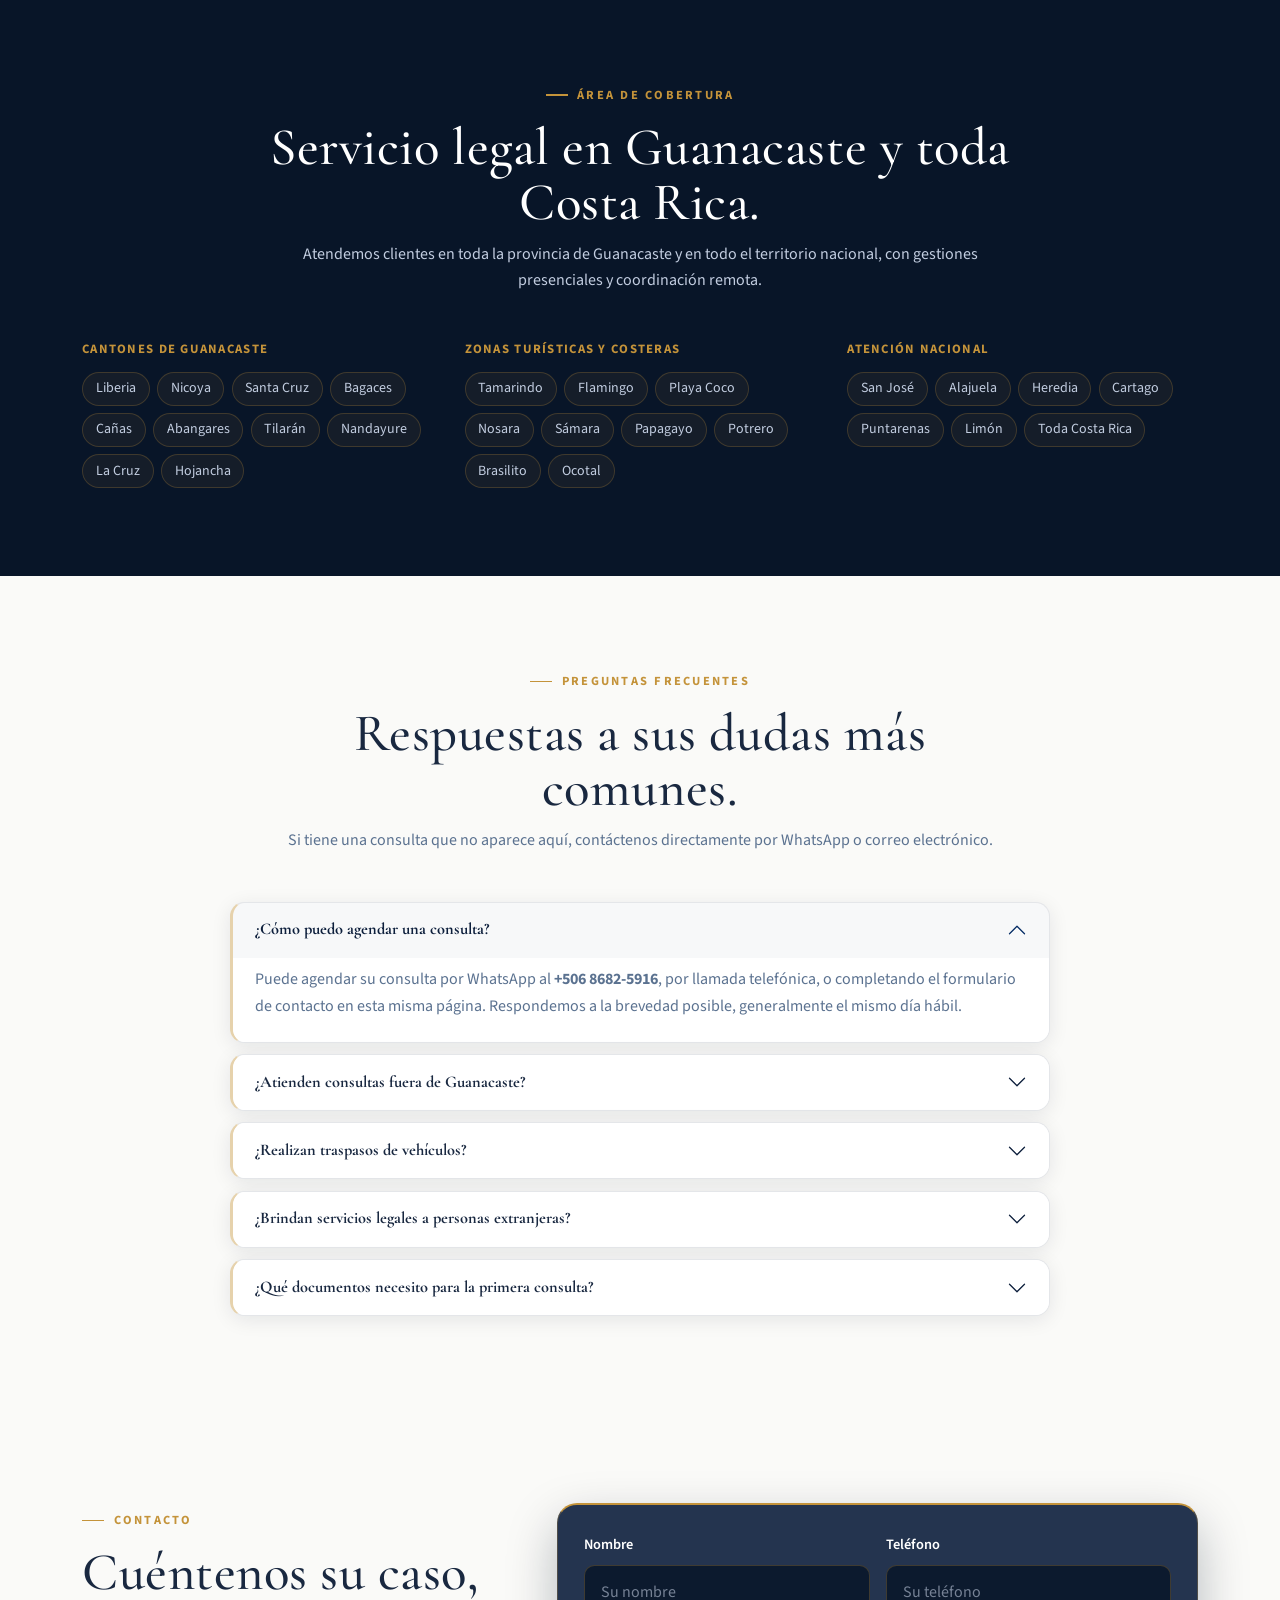
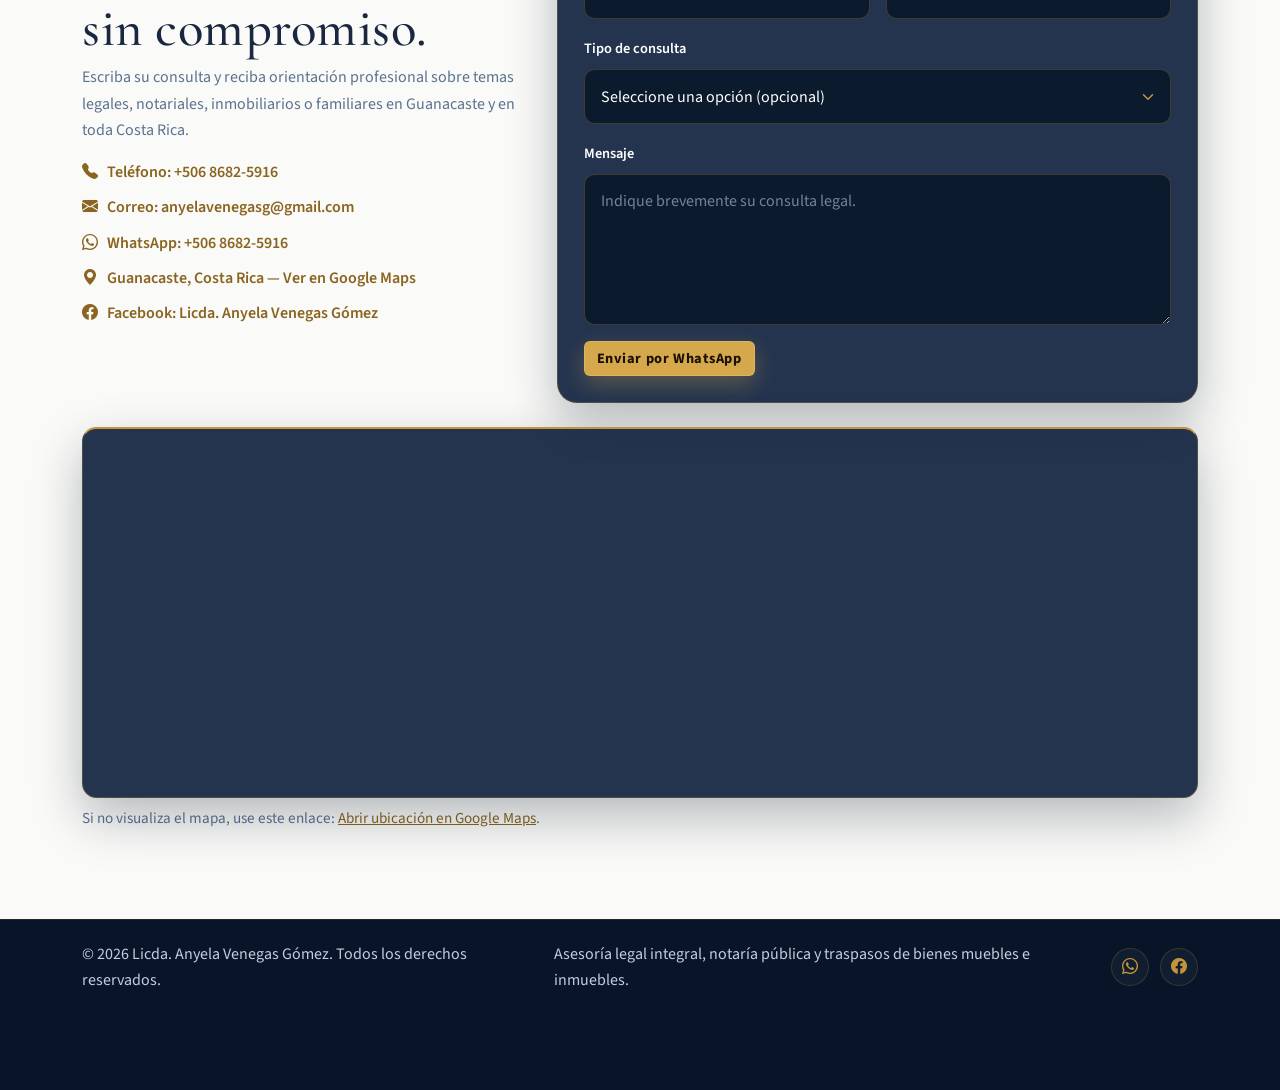
==== commit 6bc77b7d: "Ajustes de Rendimiento" ====
--- a/index.html
+++ b/index.html
@@ -3,7 +3,7 @@
 <head>
 	<meta charset="UTF-8">
 	<meta name="viewport" content="width=device-width, initial-scale=1.0">
-	<title>Abogada y Notaria en Guanacaste, Costa Rica | Licda. Anyela Venegas Gómez</title>
+	<title>Licda. Anyela Venegas Gómez | Abogada y Notaria en Liberia, Guanacaste</title>
 	<meta name="description" content="Licda. Anyela Venegas Gómez, abogada y notaria pública en Guanacaste, Costa Rica. Traspasos de propiedades y vehículos, derecho de familia, matrimonios civiles y servicios notariales. Contáctenos hoy.">
 	<meta name="keywords" content="abogada en guanacaste, notaria en guanacaste, abogada costa rica, notaria publica costa rica, traspasos de propiedades guanacaste, traspaso de vehiculos guanacaste, servicios notariales, derecho de familia, abogada liberia guanacaste, matrimonio civil costa rica, traspaso propiedad guanacaste, divorcio guanacaste, pension alimentaria guanacaste, custodia menores costa rica, abogada extranjeros costa rica, matrimonio extranjeros costa rica, notaria liberia, abogada nicoya, abogada santa cruz guanacaste, abogada tamarindo">
 	<meta name="robots" content="index, follow, max-image-preview:large">
@@ -13,7 +13,7 @@
 	<meta name="ICBM" content="10.6321152, -85.4426206">
 	<meta name="author" content="Licda. Anyela Venegas Gómez">
 	<link rel="canonical" href="https://anyelavenegas.com/">
-	<meta property="og:title" content="Abogada y Notaria en Guanacaste, Costa Rica | Licda. Anyela Venegas Gómez">
+	<meta property="og:title" content="Licda. Anyela Venegas Gómez | Abogada y Notaria en Liberia, Guanacaste">
 	<meta property="og:description" content="Servicio legal integral en Guanacaste y Costa Rica: asesoría legal, notaría pública, traspasos de bienes muebles e inmuebles y derecho de familia.">
 	<meta property="og:type" content="website">
 	<meta property="og:url" content="https://anyelavenegas.com/">
@@ -24,20 +24,21 @@
 	<meta property="og:image:height" content="630">
 	<meta property="og:image:alt" content="Licda. Anyela Venegas Gómez, Abogada y Notaria Pública en Guanacaste, Costa Rica">
 	<meta name="twitter:card" content="summary_large_image">
-	<meta name="twitter:title" content="Abogada y Notaria en Guanacaste, Costa Rica | Licda. Anyela Venegas Gómez">
+	<meta name="twitter:title" content="Licda. Anyela Venegas Gómez | Abogada y Notaria en Liberia, Guanacaste">
 	<meta name="twitter:description" content="Asesoría legal integral, servicios notariales y traspasos de propiedades y vehículos en Guanacaste y Costa Rica.">
 	<meta name="twitter:image" content="https://anyelavenegas.com/images/og-image.jpg">
 	<meta name="theme-color" content="#0D1F3C">
-	<link rel="icon" type="image/svg+xml" href="images/favicon.svg">
-	<link rel="apple-touch-icon" href="images/favicon.svg">
-	<link rel="preload" as="image" href="images/site/hero.webp" type="image/webp" fetchpriority="high">
-	<link rel="dns-prefetch" href="https://cdn.jsdelivr.net">
-	<link rel="stylesheet" href="https://cdn.jsdelivr.net/npm/bootstrap-icons@1.11.3/font/bootstrap-icons.css">
-	<link rel="preconnect" href="https://fonts.googleapis.com">
-	<link rel="preconnect" href="https://fonts.gstatic.com" crossorigin>
-	<link href="https://fonts.googleapis.com/css2?family=Cormorant+Garamond:wght@500;600;700&family=Source+Sans+3:wght@400;500;600;700&display=swap" rel="stylesheet">
-	<link href="https://cdn.jsdelivr.net/npm/bootstrap@5.3.3/dist/css/bootstrap.min.css" rel="stylesheet" integrity="sha384-QWTKZyjpPEjISv5WaRU9OFeRpok6YctnYmDr5pNlyT2bRjXh0JMhjY6hW+ALEwIH" crossorigin="anonymous">
-	<link rel="stylesheet" href="/css/styles.css?v=20260925">
+	<link rel="icon" href="/favicon.ico" sizes="48x48">
+	<link rel="icon" type="image/png" sizes="96x96" href="/images/favicon-96.png">
+	<link rel="icon" type="image/svg+xml" href="/images/favicon.svg">
+	<link rel="apple-touch-icon" href="/images/apple-touch-icon.png">
+	<link rel="preload" as="image" href="/images/site/hero-800.webp" type="image/webp" media="(max-width: 767.98px)" fetchpriority="high">
+	<link rel="preload" as="image" href="/images/site/hero-1200.webp" type="image/webp" media="(min-width: 768px) and (max-width: 1199.98px)" fetchpriority="high">
+	<link rel="preload" as="image" href="/images/site/hero.webp" type="image/webp" media="(min-width: 1200px)" fetchpriority="high">
+	<link rel="preload" as="font" href="/fonts/cormorant-garamond-latin.woff2" type="font/woff2" crossorigin>
+	<link rel="preload" as="font" href="/fonts/source-sans-3-latin.woff2" type="font/woff2" crossorigin>
+	<link rel="stylesheet" href="/css/vendor.css?v=20260928">
+	<link rel="stylesheet" href="/css/styles.css?v=20260928">
 	<script type="application/ld+json">
 	{
 	  "@context": "https://schema.org",
@@ -47,6 +48,7 @@
 	  "description": "Abogada y notaria pública en Guanacaste, Costa Rica. Servicios legales integrales: asesoría jurídica, notaría, traspasos de propiedades y vehículos, derecho de familia y matrimonios civiles para nacionales y extranjeros.",
 	  "url": "https://anyelavenegas.com/",
 	  "image": "https://anyelavenegas.com/images/og-image.jpg",
+	  "logo": "https://anyelavenegas.com/images/logo.png",
 	  "telephone": "+50686825916",
 	  "email": "anyelavenegasg@gmail.com",
 	  "priceRange": "$$",
@@ -76,8 +78,9 @@
 	  ],
 	  "address": {
 	    "@type": "PostalAddress",
+	    "addressLocality": "Liberia",
 	    "addressRegion": "Guanacaste",
-	    "addressLocality": "Guanacaste",
+	    "postalCode": "50101",
 	    "addressCountry": "CR"
 	  },
 	  "geo": {
@@ -253,7 +256,7 @@
 					<div class="col-lg-6 order-lg-2">
 						<article class="service-card h-100 reveal">
 							<div class="service-media">
-								<img src="images/site/asesoria-legal.webp" width="900" height="600" alt="Asesoría legal profesional en Guanacaste, Costa Rica" loading="lazy">
+								<img src="/images/site/asesoria-legal-card.webp" width="270" height="432" alt="Asesoría legal profesional en Guanacaste, Costa Rica" loading="lazy">
 							</div>
 							<h3>Asesoría Legal</h3>
 							<ul class="service-list">
@@ -267,7 +270,7 @@
 					<div class="col-lg-6 order-lg-1">
 						<article class="service-card h-100 reveal">
 							<div class="service-media">
-								<img src="images/site/servicios-notariales.webp" width="900" height="600" alt="Servicios notariales y documentación legal en Guanacaste, Costa Rica" loading="lazy">
+								<img src="/images/site/servicios-notariales-card.webp" width="270" height="432" alt="Servicios notariales y documentación legal en Guanacaste, Costa Rica" loading="lazy">
 							</div>
 							<h3>Servicios Notariales</h3>
 							<ul class="service-list">
@@ -285,7 +288,7 @@
 					<div class="col-lg-6 order-lg-2">
 						<article class="service-card h-100 reveal">
 							<div class="service-media">
-								<img src="images/site/traspasos-propiedades.webp" width="900" height="676" alt="Traspaso de propiedades y vehículos en Guanacaste, Costa Rica" loading="lazy">
+								<img src="/images/site/traspasos-propiedades-card.webp" width="270" height="432" alt="Traspaso de propiedades y vehículos en Guanacaste, Costa Rica" loading="lazy">
 							</div>
 							<h3>Traspasos de Bienes Muebles e Inmuebles</h3>
 							<ul class="service-list">
@@ -302,7 +305,7 @@
 					<div class="col-lg-6 order-lg-1">
 						<article class="service-card h-100 reveal">
 							<div class="service-media">
-								<img src="images/site/derecho-familia-servicio.webp" width="900" height="506" alt="Asesoría en derecho de familia en Guanacaste: divorcios, pensiones y custodia" loading="lazy">
+								<img src="/images/site/derecho-familia-servicio-card.webp" width="270" height="432" alt="Asesoría en derecho de familia en Guanacaste: divorcios, pensiones y custodia" loading="lazy">
 							</div>
 							<h3>Derecho de Familia</h3>
 							<ul class="service-list">
@@ -320,7 +323,7 @@
 					<div class="col-lg-6">
 						<article class="service-card h-100 reveal">
 							<div class="service-media">
-								<img src="images/site/documentos-legales.webp" width="900" height="600" alt="Elaboración de documentos legales" loading="lazy">
+								<img src="/images/site/documentos-legales-card.webp" width="270" height="432" alt="Elaboración de documentos legales" loading="lazy">
 							</div>
 							<h3>Elaboración de Documentos Legales</h3>
 							<ul class="service-list">
@@ -335,7 +338,7 @@
 					<div class="col-lg-6">
 						<article class="service-card h-100 reveal">
 							<div class="service-media">
-								<img src="images/site/certificaciones.webp" width="900" height="600" alt="Certificaciones y autenticaciones notariales" loading="lazy">
+								<img src="/images/site/certificaciones-card.webp" width="270" height="432" alt="Certificaciones y autenticaciones notariales" loading="lazy">
 							</div>
 							<h3>Certificaciones y Autenticaciones</h3>
 							<ul class="service-list">
@@ -410,7 +413,7 @@
 				<div class="row g-4 align-items-center">
 					<div class="col-lg-6">
 						<div class="image-card reveal">
-							<img src="images/site/licda-anyela.webp" width="900" height="962" alt="Licda. Anyela Venegas Gómez, Abogada y Notaria Pública" loading="lazy">
+							<img src="/images/site/licda-anyela-600.webp" srcset="/images/site/licda-anyela-600.webp 600w, /images/site/licda-anyela.webp 900w" sizes="(min-width: 1200px) 540px, (min-width: 992px) 450px, calc(100vw - 32px)" width="900" height="962" alt="Licda. Anyela Venegas Gómez, Abogada y Notaria Pública" loading="lazy">
 						</div>
 					</div>
 					<div class="col-lg-6 reveal">
@@ -483,7 +486,7 @@
 					</div>
 					<div class="col-lg-6">
 						<div class="image-card reveal">
-							<img src="images/site/derecho-familia.webp" width="1200" height="800" alt="Familia reunida en un entorno cálido, representando acompañamiento en derecho de familia" loading="lazy">
+							<img src="/images/site/derecho-familia-700.webp" srcset="/images/site/derecho-familia-700.webp 700w, /images/site/derecho-familia.webp 1200w" sizes="(min-width: 1200px) 540px, (min-width: 992px) 450px, calc(100vw - 32px)" width="1200" height="800" alt="Familia reunida en un entorno cálido, representando acompañamiento en derecho de familia" loading="lazy">
 						</div>
 					</div>
 				</div>
@@ -513,7 +516,7 @@
 					</div>
 					<div class="col-lg-6 order-lg-1">
 						<div class="image-card reveal">
-							<img src="images/site/matrimonio-civil.webp" width="1200" height="800" alt="Matrimonio civil en la playa de Guanacaste, Costa Rica" loading="lazy">
+							<img src="/images/site/matrimonio-civil-700.webp" srcset="/images/site/matrimonio-civil-700.webp 700w, /images/site/matrimonio-civil.webp 1200w" sizes="(min-width: 1200px) 540px, (min-width: 992px) 450px, calc(100vw - 32px)" width="1200" height="800" alt="Matrimonio civil en la playa de Guanacaste, Costa Rica" loading="lazy">
 						</div>
 					</div>
 				</div>
@@ -735,7 +738,7 @@
 		<i class="bi bi-arrow-up"></i>
 	</button>
 
-	<script src="https://cdn.jsdelivr.net/npm/bootstrap@5.3.3/dist/js/bootstrap.bundle.min.js" integrity="sha384-YvpcrYf0tY3lHB60NNkmXc5s9fDVZLESaAA55NDzOxhy9GkcIdslK1eN7N6jIeHz" crossorigin="anonymous"></script>
-	<script src="/js/main.js?v=20260925"></script>
+	<script src="/js/vendor/bootstrap.bundle.min.js" defer></script>
+	<script src="/js/main.js?v=20260928" defer></script>
 </body>
 </html>
--- a/css/styles.css
+++ b/css/styles.css
@@ -7,6 +7,8 @@
     --navy-mid: #152D50;
     --navy-soft: #1E3A60;
     --gold: #C4933A;
+    --gold-text: #8A6420; /* gold for text on light backgrounds (WCAG AA) */
+    --whatsapp: #0F7B43; /* WhatsApp green dark enough for white text (WCAG AA) */
     --cta: #D4A84B;
     --cta-hover: #E8C279;
     --cta-press: #BF9330;
@@ -243,6 +245,22 @@
     overflow: hidden;
 }
 
+@media (max-width: 1199.98px) {
+    .hero-section {
+        background-image:
+            linear-gradient(135deg, rgba(8, 21, 40, 0.92) 0%, rgba(13, 31, 60, 0.72) 55%, rgba(13, 31, 60, 0.38) 100%),
+            url("../images/site/hero-1200.webp");
+    }
+}
+
+@media (max-width: 767.98px) {
+    .hero-section {
+        background-image:
+            linear-gradient(135deg, rgba(8, 21, 40, 0.92) 0%, rgba(13, 31, 60, 0.72) 55%, rgba(13, 31, 60, 0.38) 100%),
+            url("../images/site/hero-800.webp");
+    }
+}
+
 .hero-section::after {
     content: "";
     position: absolute;
@@ -619,7 +637,7 @@
 }
 
 .contact-links a {
-    color: var(--gold);
+    color: var(--gold-text);
     font-weight: 600;
     display: inline-flex;
     align-items: center;
@@ -652,7 +670,7 @@
 }
 
 .map-note a {
-    color: var(--gold);
+    color: var(--gold-text);
     text-decoration: underline;
 }
 
@@ -1028,11 +1046,11 @@
     gap: 0.6rem;
     padding: 0.85rem 1.25rem;
     border-radius: 999px;
-    background: #25D366;
+    background: var(--whatsapp);
     color: #ffffff;
     font-weight: 700;
     font-size: 0.95rem;
-    box-shadow: 0 8px 24px rgba(37, 211, 102, 0.4);
+    box-shadow: 0 8px 24px rgba(15, 123, 67, 0.4);
     text-decoration: none;
     animation: waPulse 2.8s ease infinite;
     transition: transform 0.25s ease, box-shadow 0.25s ease, background-color 0.25s ease;
@@ -1044,16 +1062,16 @@
 }
 
 @keyframes waPulse {
-    0%, 100% { box-shadow: 0 8px 24px rgba(37, 211, 102, 0.4); }
-    50% { box-shadow: 0 8px 32px rgba(37, 211, 102, 0.65), 0 0 0 8px rgba(37, 211, 102, 0.1); }
+    0%, 100% { box-shadow: 0 8px 24px rgba(15, 123, 67, 0.4); }
+    50% { box-shadow: 0 8px 32px rgba(15, 123, 67, 0.65), 0 0 0 8px rgba(15, 123, 67, 0.1); }
 }
 
 @media (hover: hover) and (pointer: fine) {
     .whatsapp-fab:hover {
-        background: #1fba58;
+        background: #0c6a39;
         color: #ffffff;
         transform: translateY(-3px);
-        box-shadow: 0 14px 32px rgba(37, 211, 102, 0.52);
+        box-shadow: 0 14px 32px rgba(15, 123, 67, 0.52);
         animation-play-state: paused;
     }
 }
@@ -1124,7 +1142,7 @@
     }
 
     .mobile-cta-wa {
-        background: #25d366;
+        background: var(--whatsapp);
         color: #ffffff;
     }
 
@@ -1412,9 +1430,21 @@
 }
 
 .prose h2 {
-    margin: 2.6rem 0 0.9rem;
-    font-size: clamp(1.8rem, 3vw, 2.3rem);
+    margin: 2.8rem 0 1.1rem;
+    font-size: clamp(1.9rem, 3vw, 2.4rem);
+    font-weight: 700;
     line-height: 1.1;
+    color: var(--navy);
+}
+
+.prose h2::after {
+    content: "";
+    display: block;
+    width: 56px;
+    height: 3px;
+    margin-top: 0.6rem;
+    border-radius: 2px;
+    background: var(--gold);
 }
 
 .prose h2:first-child {
@@ -1422,8 +1452,26 @@
 }
 
 .prose h3 {
-    margin: 1.6rem 0 0.5rem;
-    font-size: 1.4rem;
+    display: flex;
+    align-items: center;
+    gap: 0.65rem;
+    margin: 2rem 0 0.45rem;
+    font-family: "Source Sans 3", sans-serif;
+    font-size: 1.22rem;
+    font-weight: 700;
+    letter-spacing: 0;
+    line-height: 1.3;
+    color: var(--navy);
+}
+
+.prose h3::before {
+    content: "";
+    flex-shrink: 0;
+    width: 9px;
+    height: 9px;
+    border-radius: 2px;
+    background: var(--gold);
+    transform: rotate(45deg);
 }
 
 .section-block .prose p,
@@ -1633,3 +1681,42 @@
         padding-bottom: 6rem;
     }
 }
+
+/* Compact navbar on phones: keep brand and toggler on one line */
+@media (max-width: 575.98px) {
+    .navbar-brand {
+        gap: 0.55rem;
+        min-width: 0;
+        margin-right: 0.5rem;
+    }
+
+    .brand-mark {
+        width: 38px;
+        height: 38px;
+        flex-shrink: 0;
+        font-size: 0.82rem;
+    }
+
+    .brand-copy strong {
+        font-size: 1rem;
+        white-space: nowrap;
+    }
+
+    .brand-copy small {
+        font-size: 0.58rem;
+        letter-spacing: 0.08em;
+        white-space: nowrap;
+    }
+
+    .navbar-toggler {
+        padding: 0.3rem 0.5rem;
+    }
+
+    .navbar-toggler-icon {
+        width: 1.3em;
+        height: 1.3em;
+    }
+    .page-hero {
+        padding-top: 6.8rem;
+    }
+}
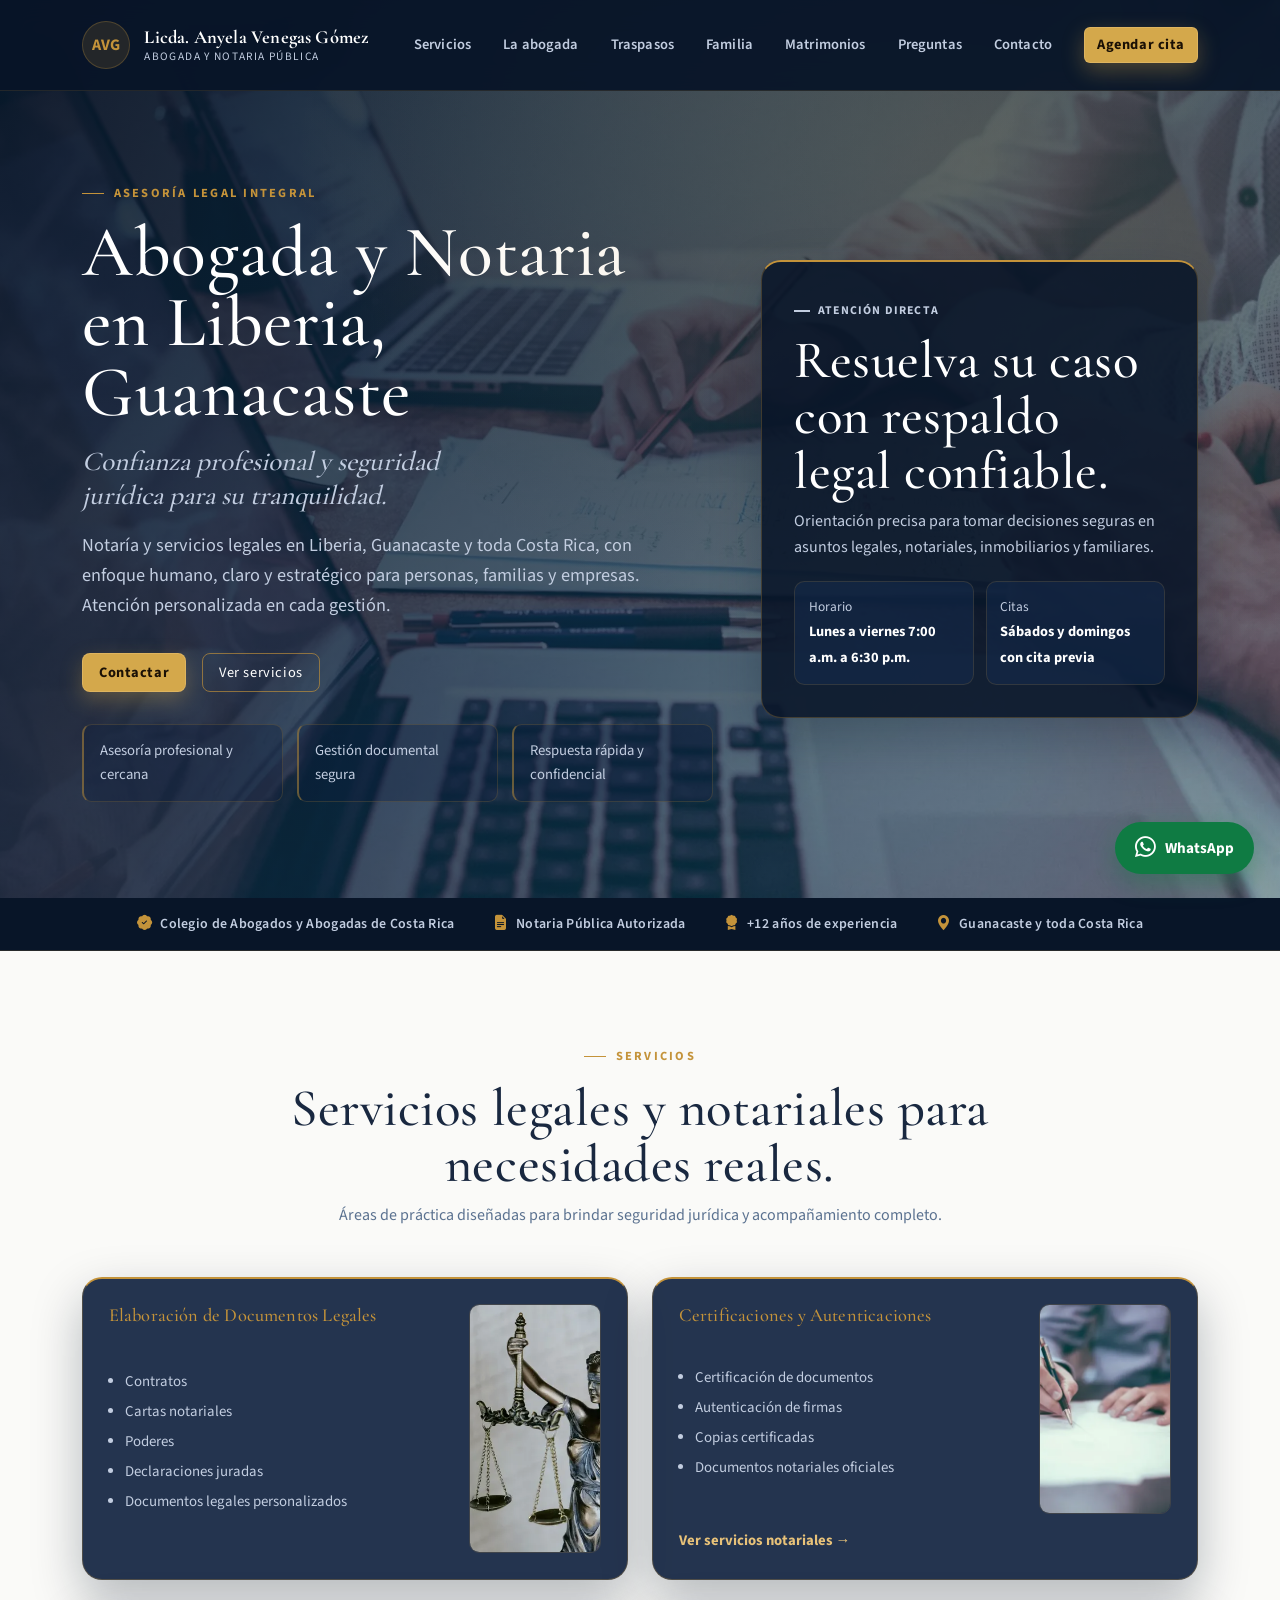
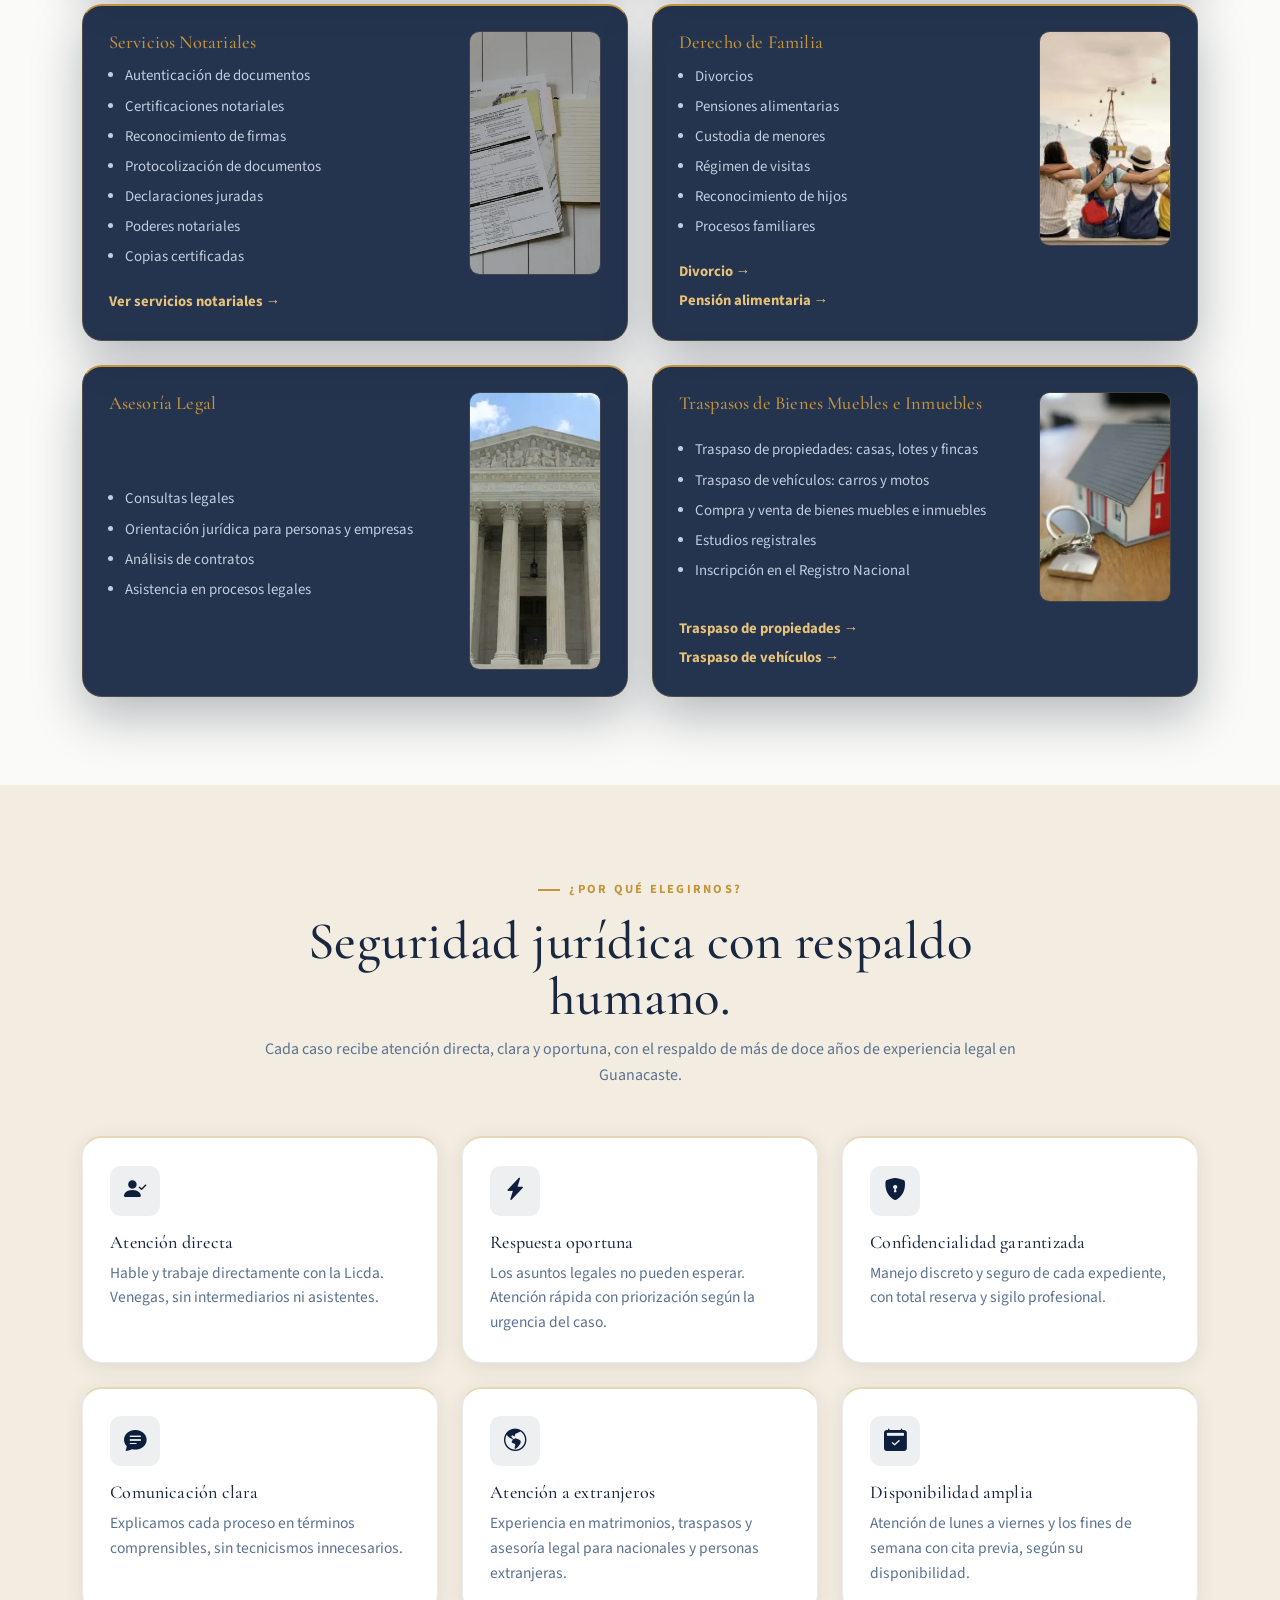
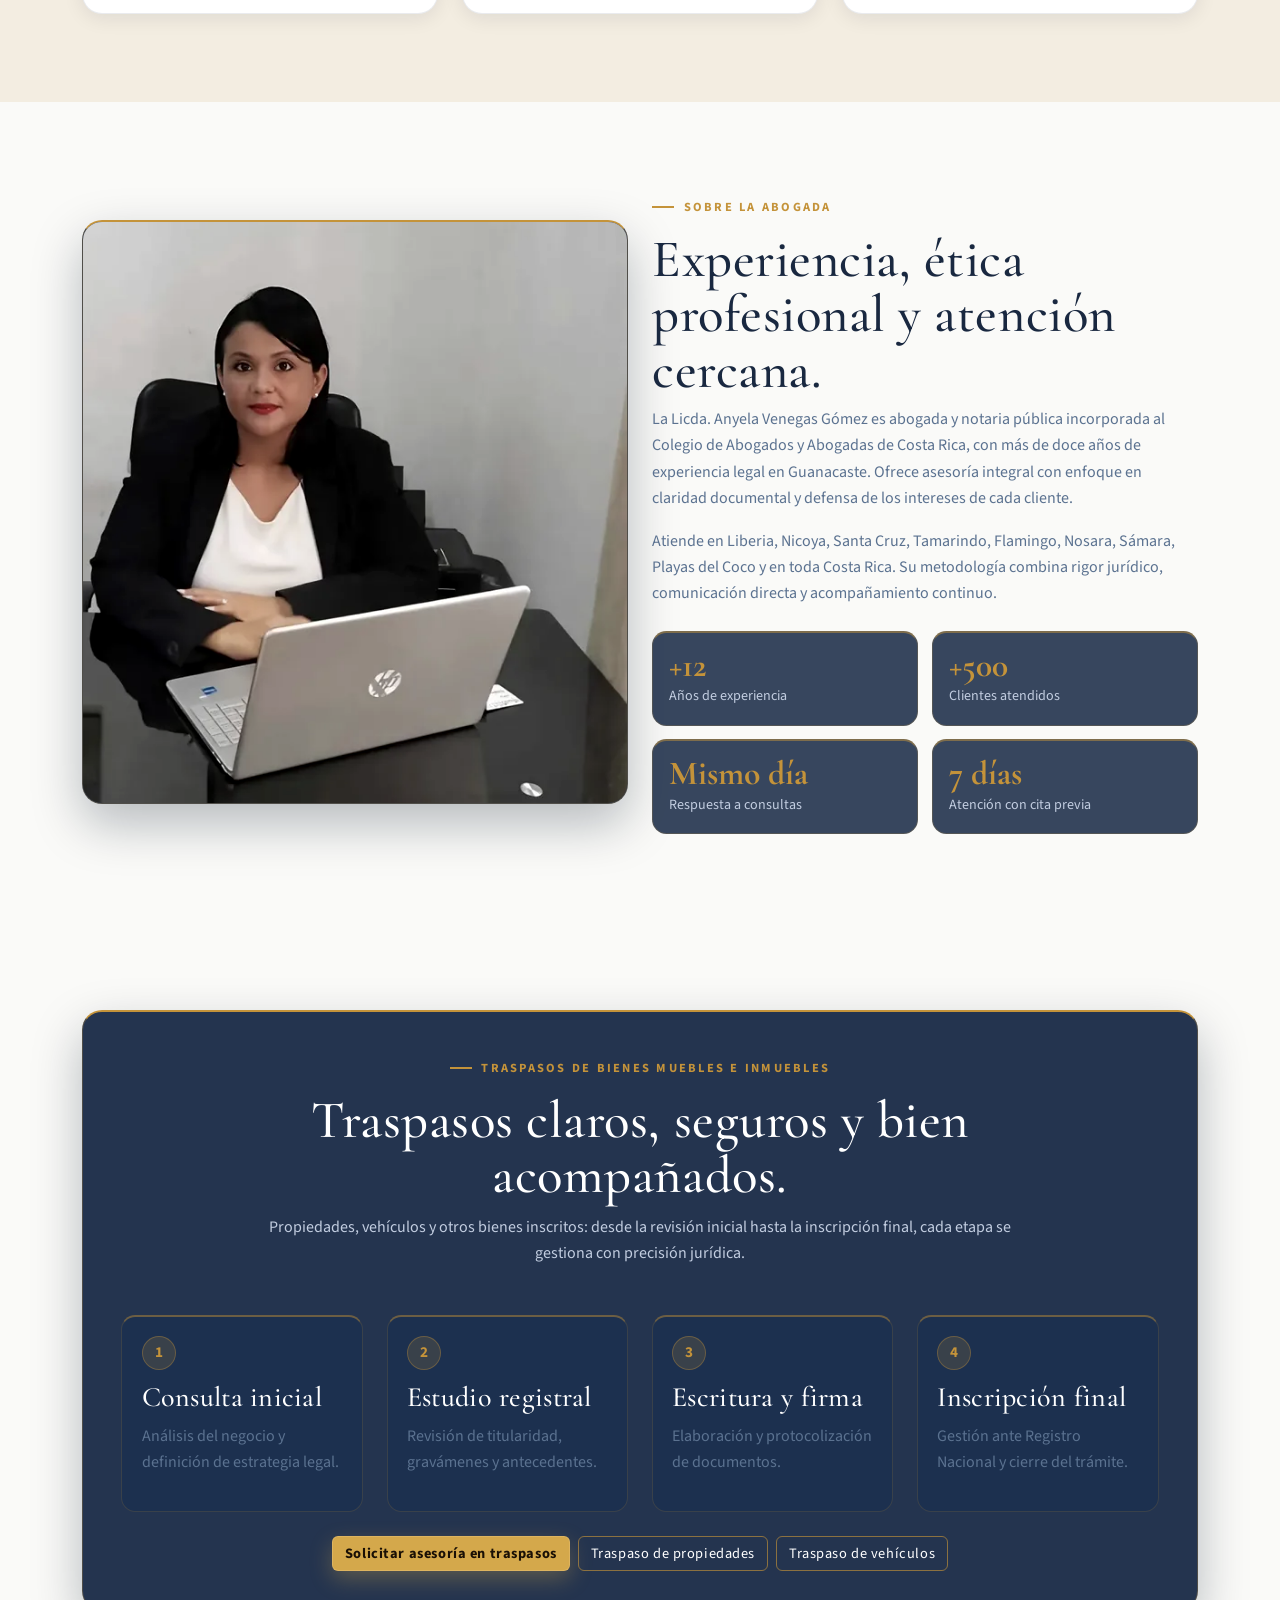
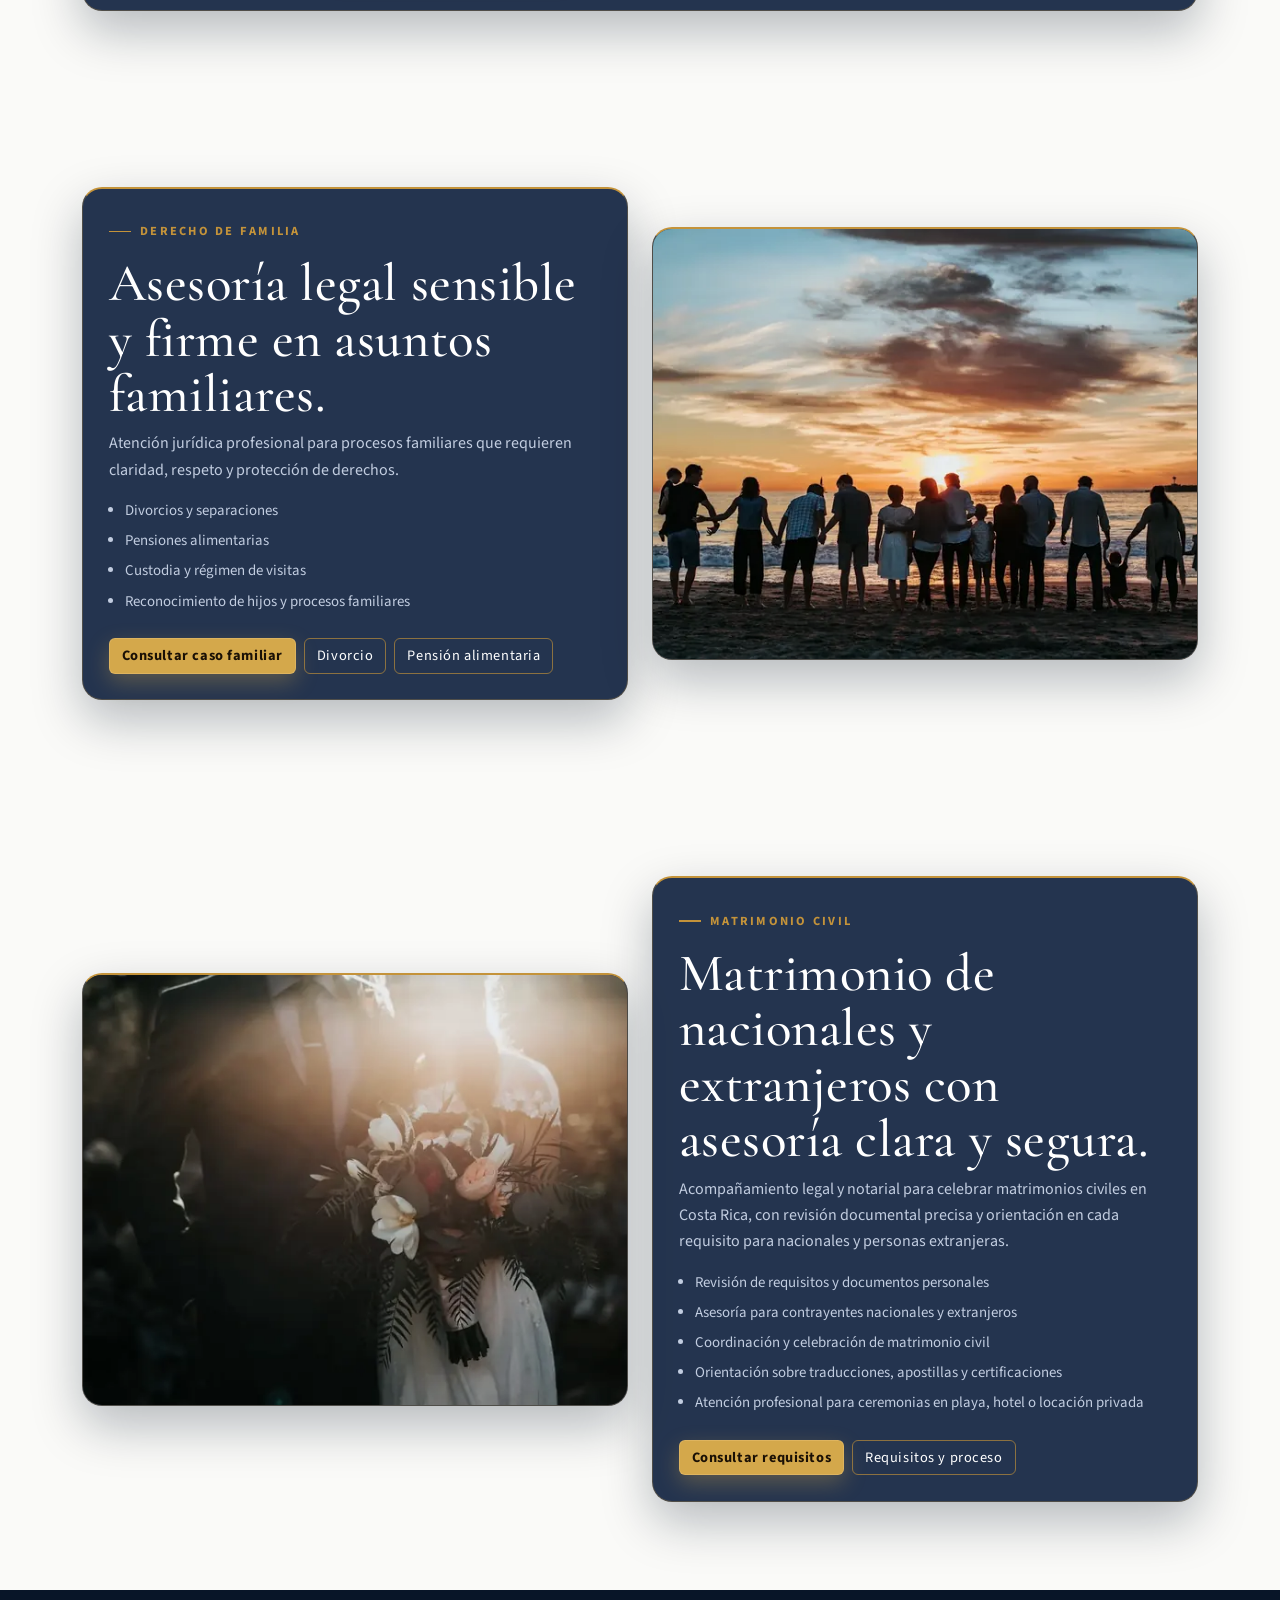
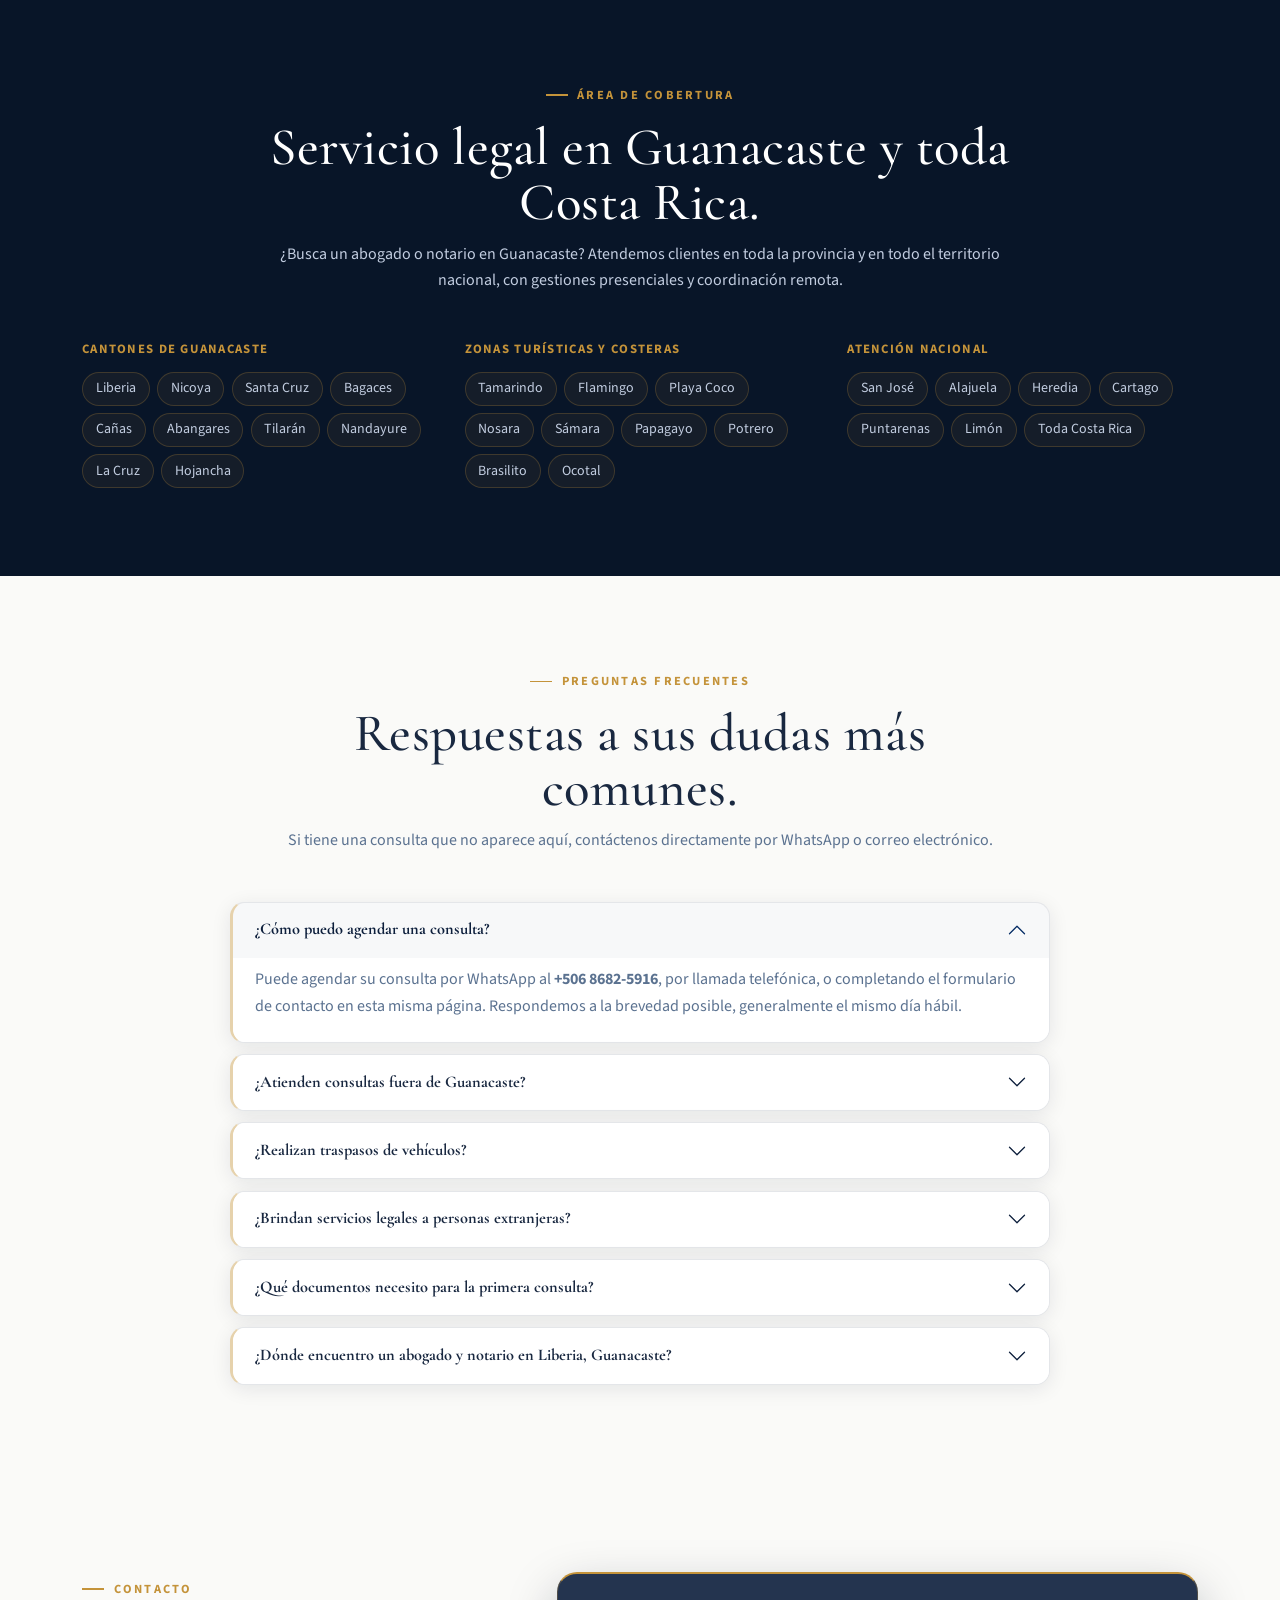
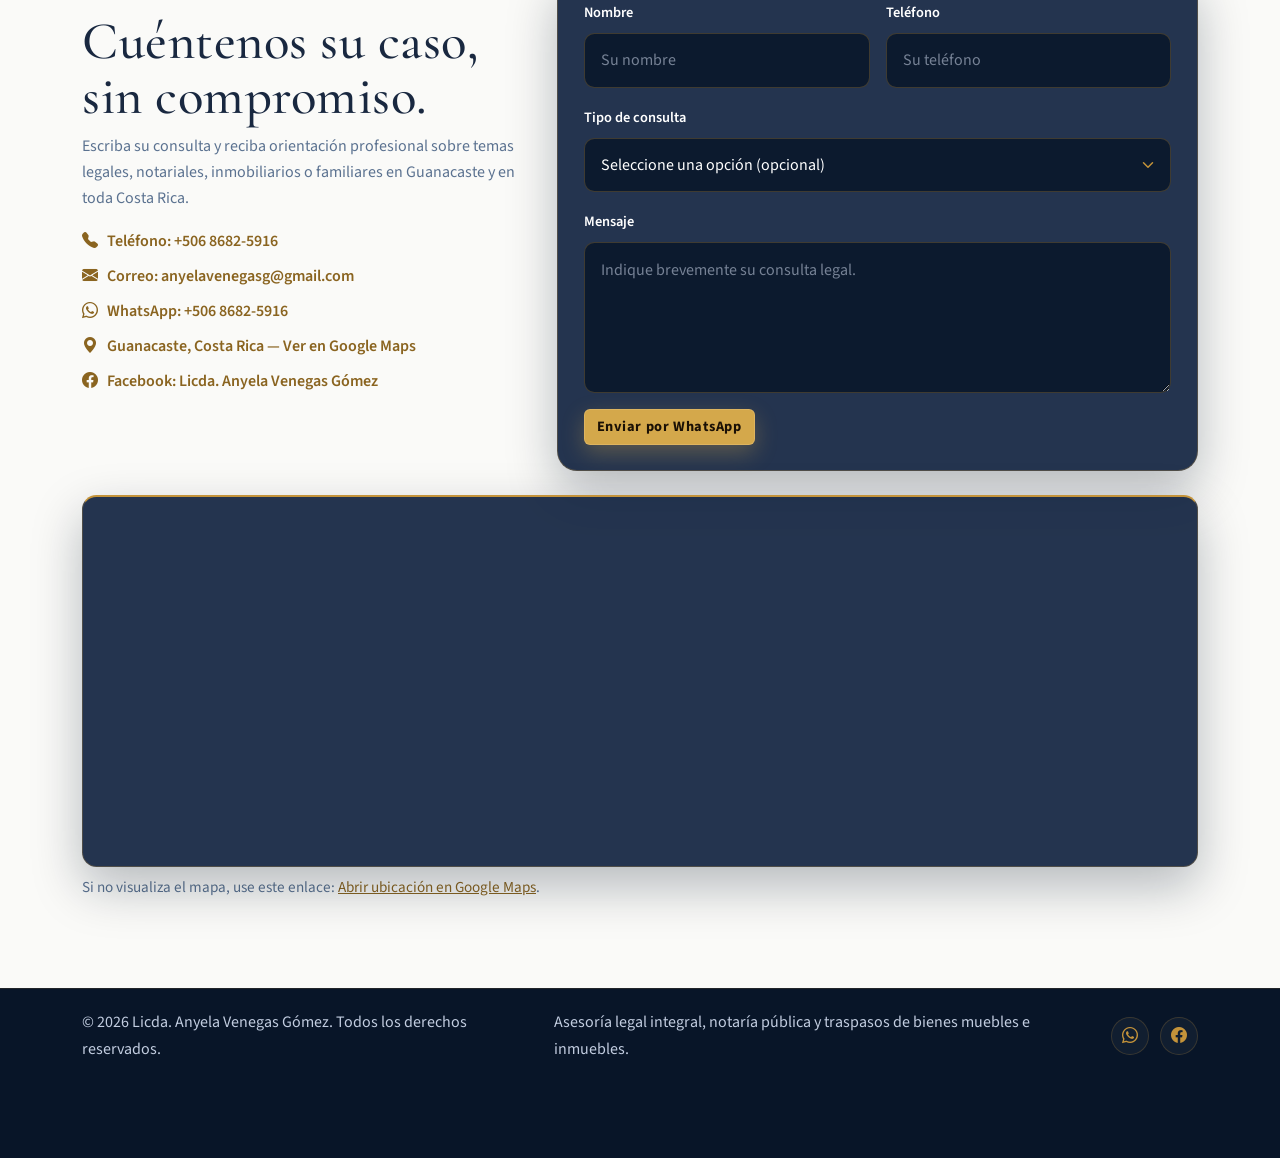
==== commit 6d57f2b6: "Mejoras en busquedas Google" ====
--- a/index.html
+++ b/index.html
@@ -4,8 +4,8 @@
 	<meta charset="UTF-8">
 	<meta name="viewport" content="width=device-width, initial-scale=1.0">
 	<title>Licda. Anyela Venegas Gómez | Abogada y Notaria en Liberia, Guanacaste</title>
-	<meta name="description" content="Licda. Anyela Venegas Gómez, abogada y notaria pública en Guanacaste, Costa Rica. Traspasos de propiedades y vehículos, derecho de familia, matrimonios civiles y servicios notariales. Contáctenos hoy.">
-	<meta name="keywords" content="abogada en guanacaste, notaria en guanacaste, abogada costa rica, notaria publica costa rica, traspasos de propiedades guanacaste, traspaso de vehiculos guanacaste, servicios notariales, derecho de familia, abogada liberia guanacaste, matrimonio civil costa rica, traspaso propiedad guanacaste, divorcio guanacaste, pension alimentaria guanacaste, custodia menores costa rica, abogada extranjeros costa rica, matrimonio extranjeros costa rica, notaria liberia, abogada nicoya, abogada santa cruz guanacaste, abogada tamarindo">
+	<meta name="description" content="Abogado y notario en Liberia, Guanacaste: la Licda. Anyela Venegas Gómez, abogada y notaria pública, le atiende en traspasos de propiedades y vehículos, derecho de familia, matrimonios y notaría.">
+	<meta name="keywords" content="abogado liberia, notario liberia, abogado guanacaste, notario guanacaste, notaría liberia, bufete liberia, abogada en guanacaste, notaria en guanacaste, abogada costa rica, notaria publica costa rica, traspasos de propiedades guanacaste, traspaso de vehiculos guanacaste, servicios notariales, derecho de familia, abogada liberia guanacaste, matrimonio civil costa rica, traspaso propiedad guanacaste, divorcio guanacaste, pension alimentaria guanacaste, custodia menores costa rica, abogada extranjeros costa rica, matrimonio extranjeros costa rica, notaria liberia, abogada nicoya, abogada santa cruz guanacaste, abogada tamarindo">
 	<meta name="robots" content="index, follow, max-image-preview:large">
 	<meta name="geo.region" content="CR-G">
 	<meta name="geo.placename" content="Guanacaste, Costa Rica">
@@ -14,7 +14,7 @@
 	<meta name="author" content="Licda. Anyela Venegas Gómez">
 	<link rel="canonical" href="https://anyelavenegas.com/">
 	<meta property="og:title" content="Licda. Anyela Venegas Gómez | Abogada y Notaria en Liberia, Guanacaste">
-	<meta property="og:description" content="Servicio legal integral en Guanacaste y Costa Rica: asesoría legal, notaría pública, traspasos de bienes muebles e inmuebles y derecho de familia.">
+	<meta property="og:description" content="Abogado y notario en Liberia, Guanacaste: asesoría legal, notaría, traspasos de propiedades y vehículos, derecho de familia y matrimonios con la Licda. Anyela Venegas Gómez.">
 	<meta property="og:type" content="website">
 	<meta property="og:url" content="https://anyelavenegas.com/">
 	<meta property="og:locale" content="es_CR">
@@ -25,7 +25,7 @@
 	<meta property="og:image:alt" content="Licda. Anyela Venegas Gómez, Abogada y Notaria Pública en Guanacaste, Costa Rica">
 	<meta name="twitter:card" content="summary_large_image">
 	<meta name="twitter:title" content="Licda. Anyela Venegas Gómez | Abogada y Notaria en Liberia, Guanacaste">
-	<meta name="twitter:description" content="Asesoría legal integral, servicios notariales y traspasos de propiedades y vehículos en Guanacaste y Costa Rica.">
+	<meta name="twitter:description" content="Abogado y notario en Liberia, Guanacaste: notaría, traspasos de propiedades y vehículos, derecho de familia y matrimonios.">
 	<meta name="twitter:image" content="https://anyelavenegas.com/images/og-image.jpg">
 	<meta name="theme-color" content="#0D1F3C">
 	<link rel="icon" href="/favicon.ico" sizes="48x48">
@@ -53,6 +53,9 @@
 	  "email": "anyelavenegasg@gmail.com",
 	  "priceRange": "$$",
 	  "currenciesAccepted": "CRC, USD",
+	  "alternateName": ["Notaría Licda. Anyela Venegas Gómez", "Bufete Licda. Anyela Venegas Gómez"],
+	  "keywords": "abogado, abogada, notario, notaria, notaría, bufete, servicios legales, Liberia, Guanacaste, Costa Rica",
+	  "knowsAbout": ["Derecho notarial", "Derecho de familia", "Divorcio", "Pensión alimentaria", "Traspaso de bienes inmuebles", "Traspaso de vehículos", "Matrimonio civil"],
 	  "knowsLanguage": "es",
 	  "sameAs": [
 	    "https://www.facebook.com/profile.php?id=61581840694167",
@@ -161,6 +164,14 @@
 	        "@type": "Answer",
 	        "text": "Solo su cédula de identidad o pasaporte, y cualquier documento relacionado con su caso (contratos, escrituras, resoluciones, etc.). Si no tiene documentos aún, orientamos desde el primer contacto."
 	      }
+	    },
+	    {
+	      "@type": "Question",
+	      "name": "¿Dónde encuentro un abogado y notario en Liberia, Guanacaste?",
+	      "acceptedAnswer": {
+	        "@type": "Answer",
+	        "text": "La Licda. Anyela Venegas Gómez es abogada y notaria pública en Liberia, Guanacaste. En su notaría atiende traspasos de propiedades y vehículos, divorcios, pensiones alimentarias, matrimonios civiles y todo tipo de trámites notariales, para clientes de toda la provincia y del resto de Costa Rica."
+	      }
 	    }
 	  ]
 	}
@@ -201,7 +212,7 @@
 					<span class="section-tag">Asesoría legal integral</span>
 					<h1>Abogada y Notaria en Liberia, Guanacaste</h1>
 					<p class="hero-subtitle">Confianza profesional y seguridad jurídica para su tranquilidad.</p>
-					<p class="lead-copy">Servicio legal y notarial en Guanacaste y toda Costa Rica, con enfoque humano, claro y estratégico para personas, familias y empresas. Atención personalizada en cada gestión.</p>
+					<p class="lead-copy">Notaría y servicios legales en Liberia, Guanacaste y toda Costa Rica, con enfoque humano, claro y estratégico para personas, familias y empresas. Atención personalizada en cada gestión.</p>
 					<div class="hero-actions d-flex flex-wrap gap-3">
 						<a class="btn btn-cta btn-lg" href="#contacto">Contactar</a>
 						<a class="btn btn-outline-gold btn-lg" href="#servicios">Ver servicios</a>
@@ -528,7 +539,7 @@
 				<div class="section-head text-center mx-auto reveal">
 					<span class="section-tag">Área de cobertura</span>
 					<h2>Servicio legal en Guanacaste y toda Costa Rica.</h2>
-					<p>Atendemos clientes en toda la provincia de Guanacaste y en todo el territorio nacional, con gestiones presenciales y coordinación remota.</p>
+					<p>¿Busca un abogado o notario en Guanacaste? Atendemos clientes en toda la provincia y en todo el territorio nacional, con gestiones presenciales y coordinación remota.</p>
 				</div>
 				<div class="coverage-grid reveal">
 					<div class="coverage-group">
@@ -641,6 +652,18 @@
 						<div id="faq5" class="accordion-collapse collapse" data-bs-parent="#faqAccordion">
 							<div class="accordion-body faq-body">
 								Solo su cédula de identidad o pasaporte, y cualquier documento relacionado con su caso (contratos, escrituras, resoluciones, etc.). Si no tiene documentos aún, no se preocupe: orientamos desde el primer contacto.
+							</div>
+						</div>
+					</div>
+					<div class="accordion-item faq-item reveal">
+						<h3 class="accordion-header">
+							<button class="accordion-button faq-btn collapsed" type="button" data-bs-toggle="collapse" data-bs-target="#faq6" aria-expanded="false" aria-controls="faq6">
+								¿Dónde encuentro un abogado y notario en Liberia, Guanacaste?
+							</button>
+						</h3>
+						<div id="faq6" class="accordion-collapse collapse" data-bs-parent="#faqAccordion">
+							<div class="accordion-body faq-body">
+								La Licda. Anyela Venegas Gómez es abogada y notaria pública en Liberia, Guanacaste. En su notaría atiende traspasos de propiedades y vehículos, divorcios, pensiones alimentarias, matrimonios civiles y todo tipo de trámites notariales, para clientes de toda la provincia y del resto de Costa Rica.
 							</div>
 						</div>
 					</div>
